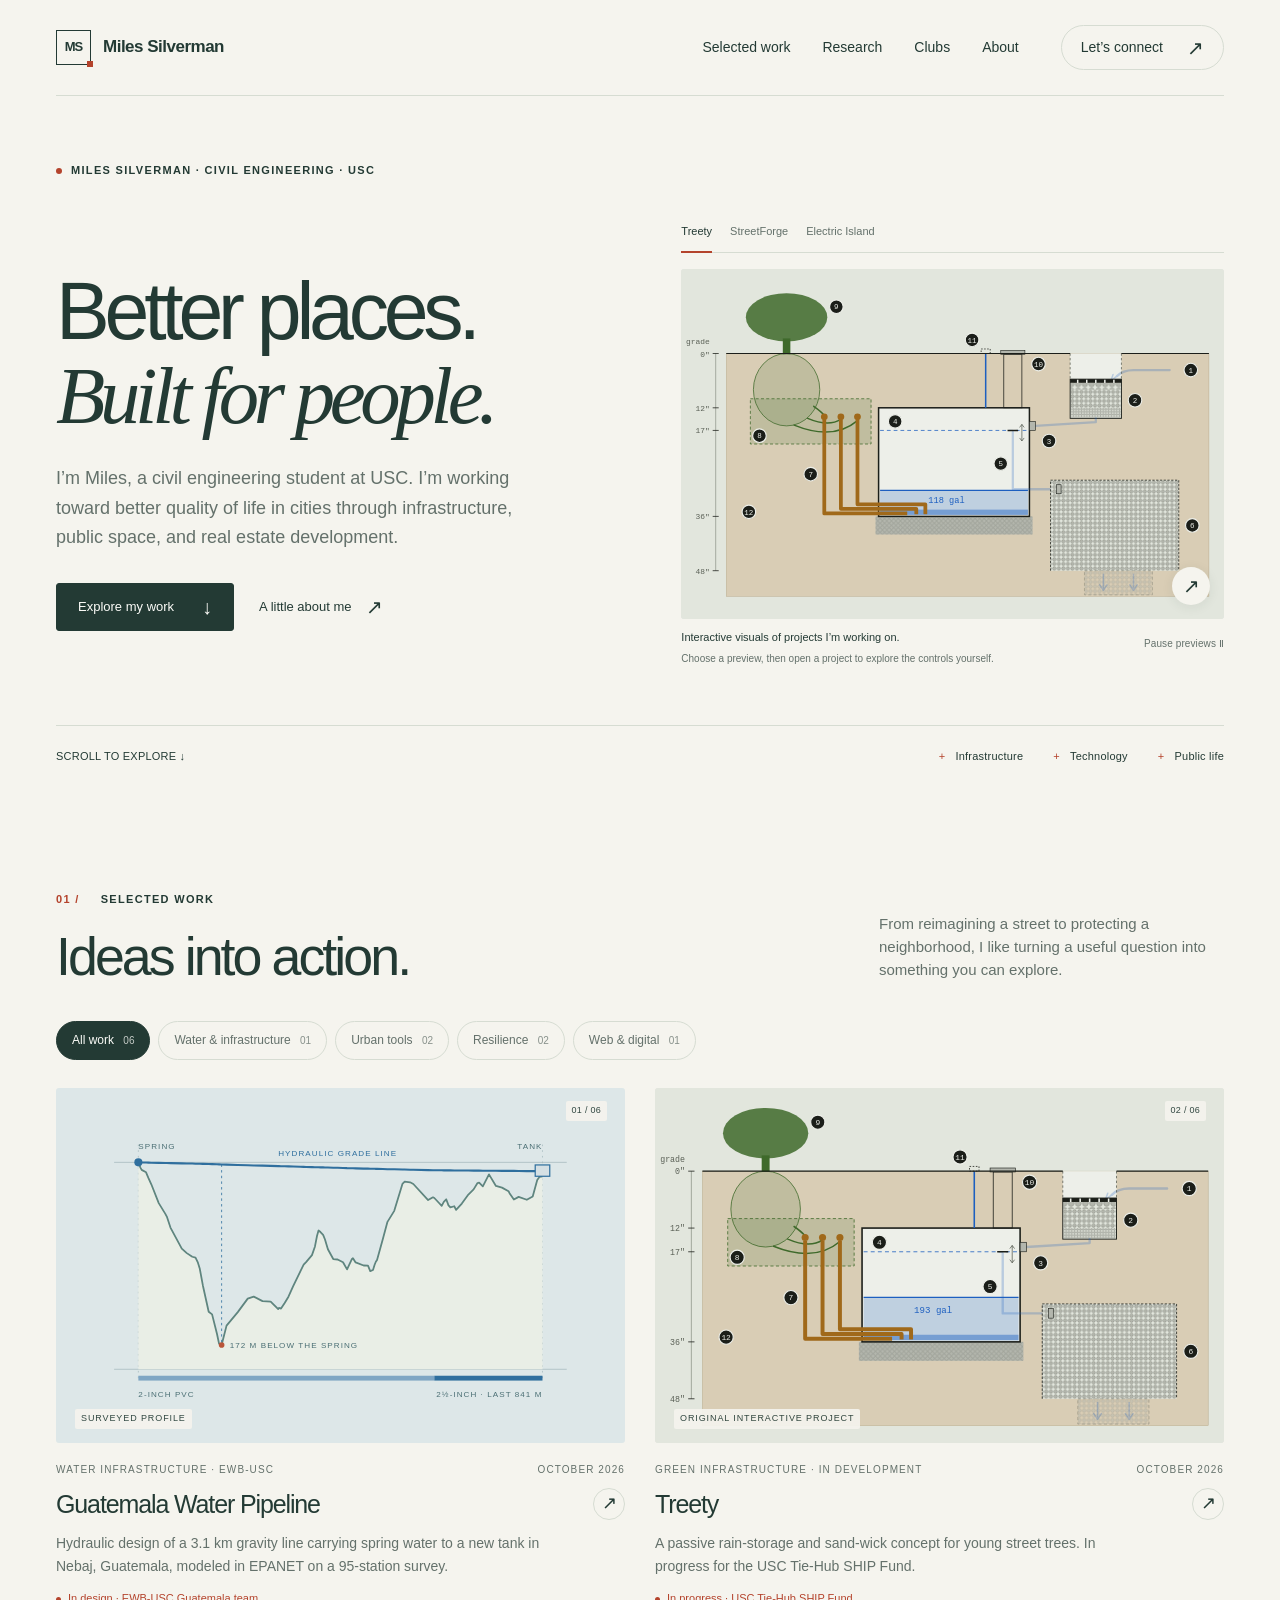
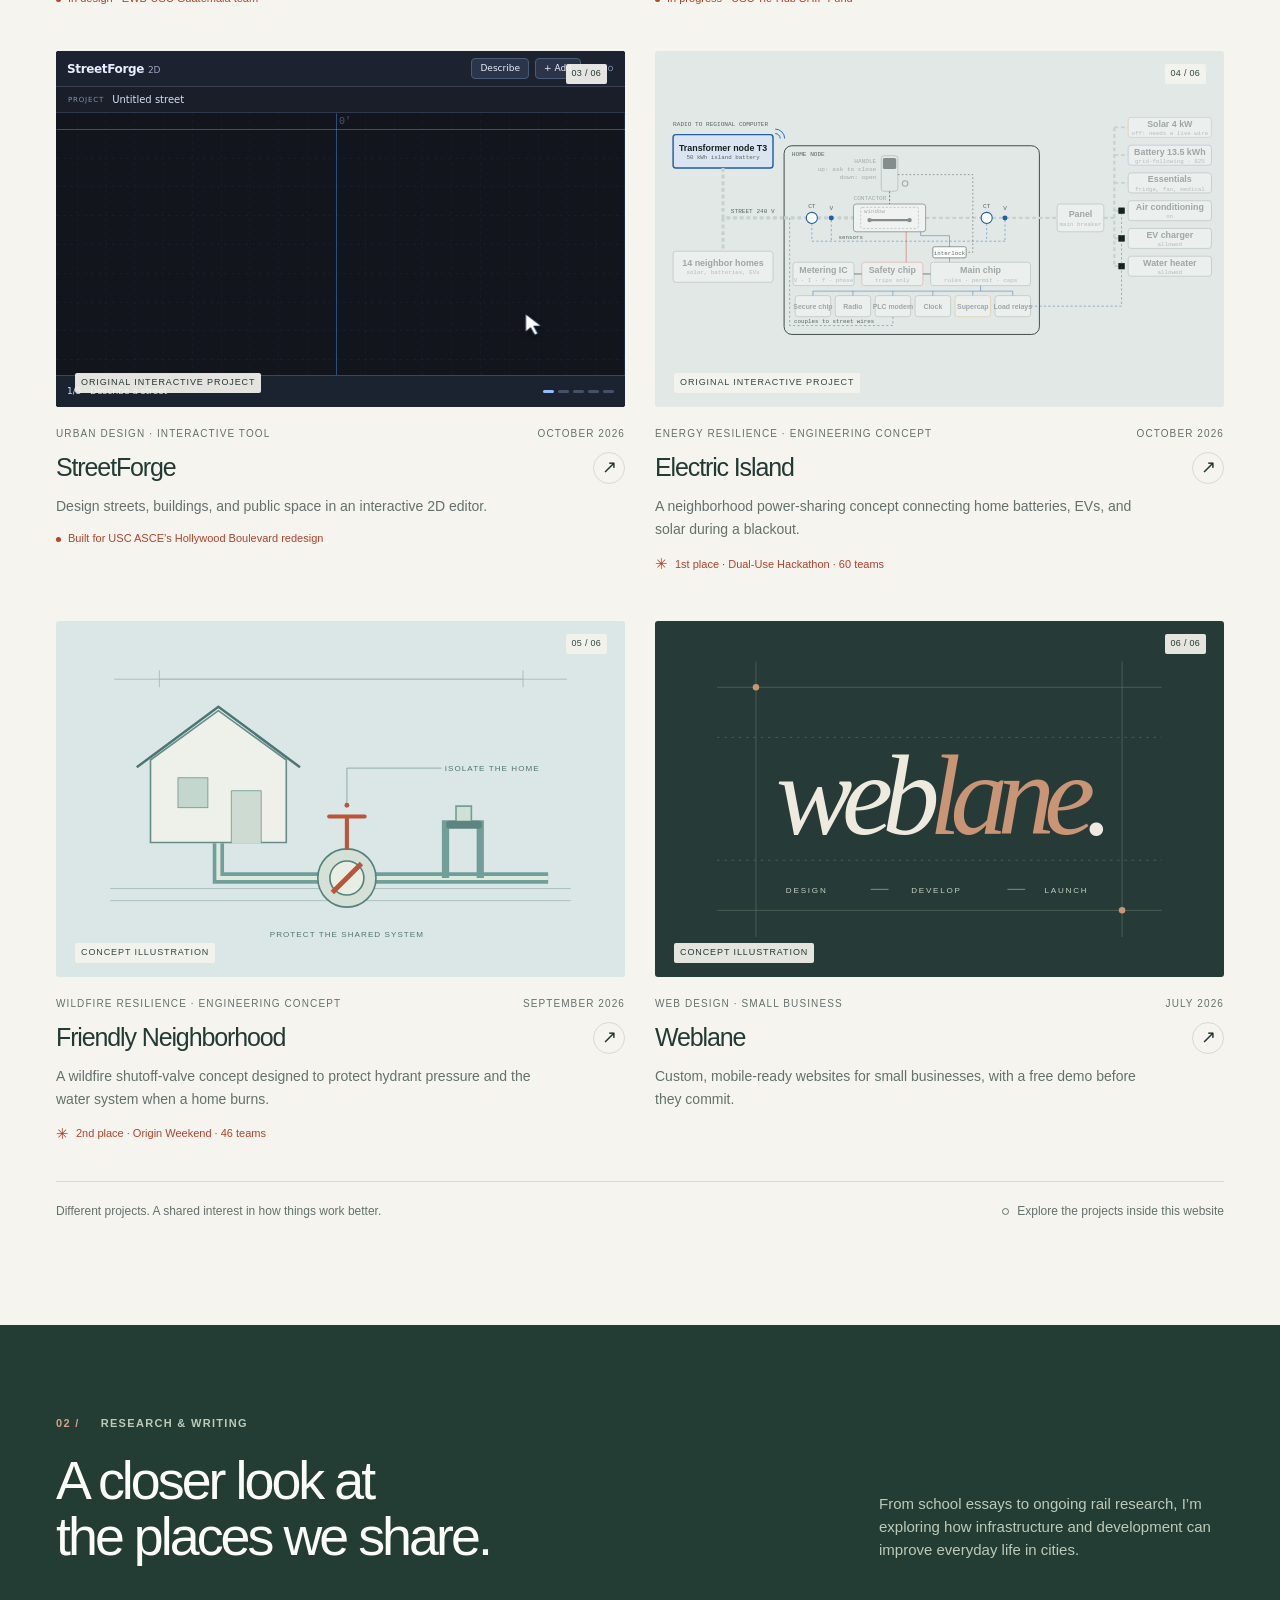
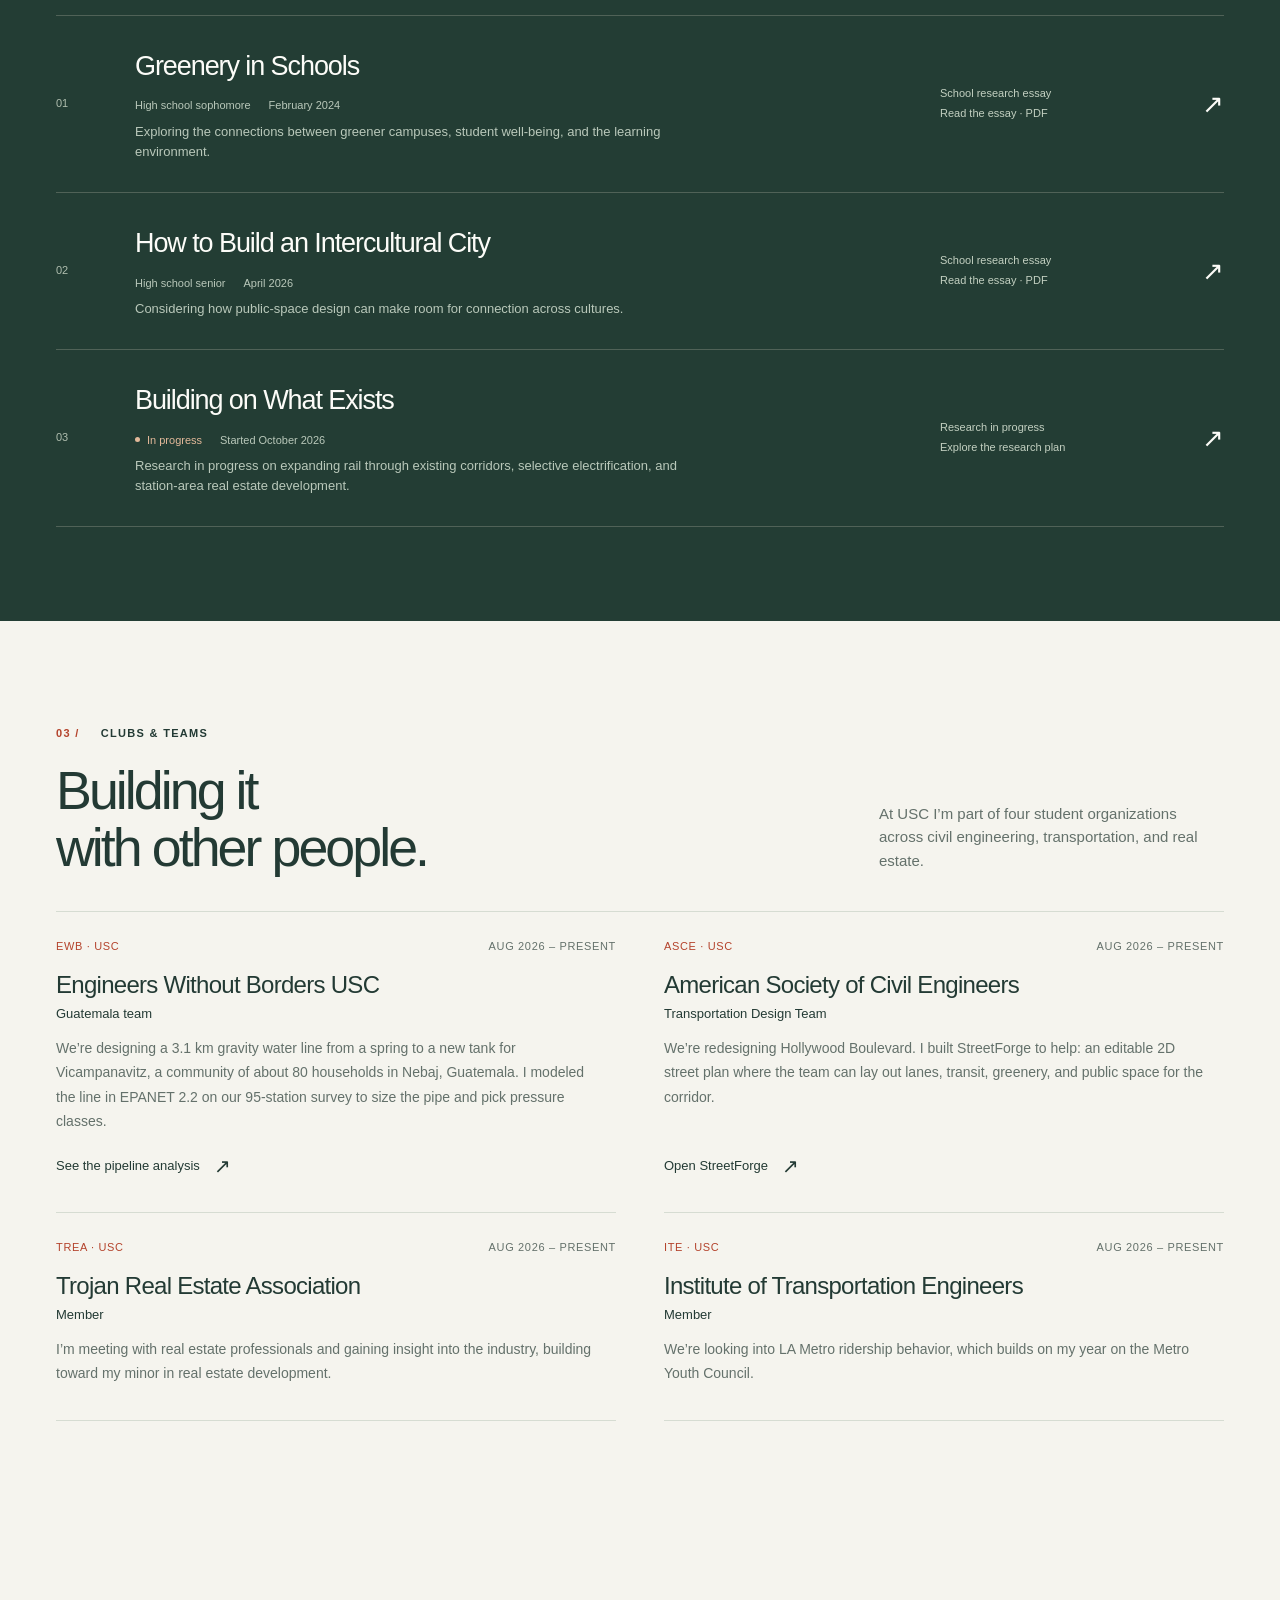
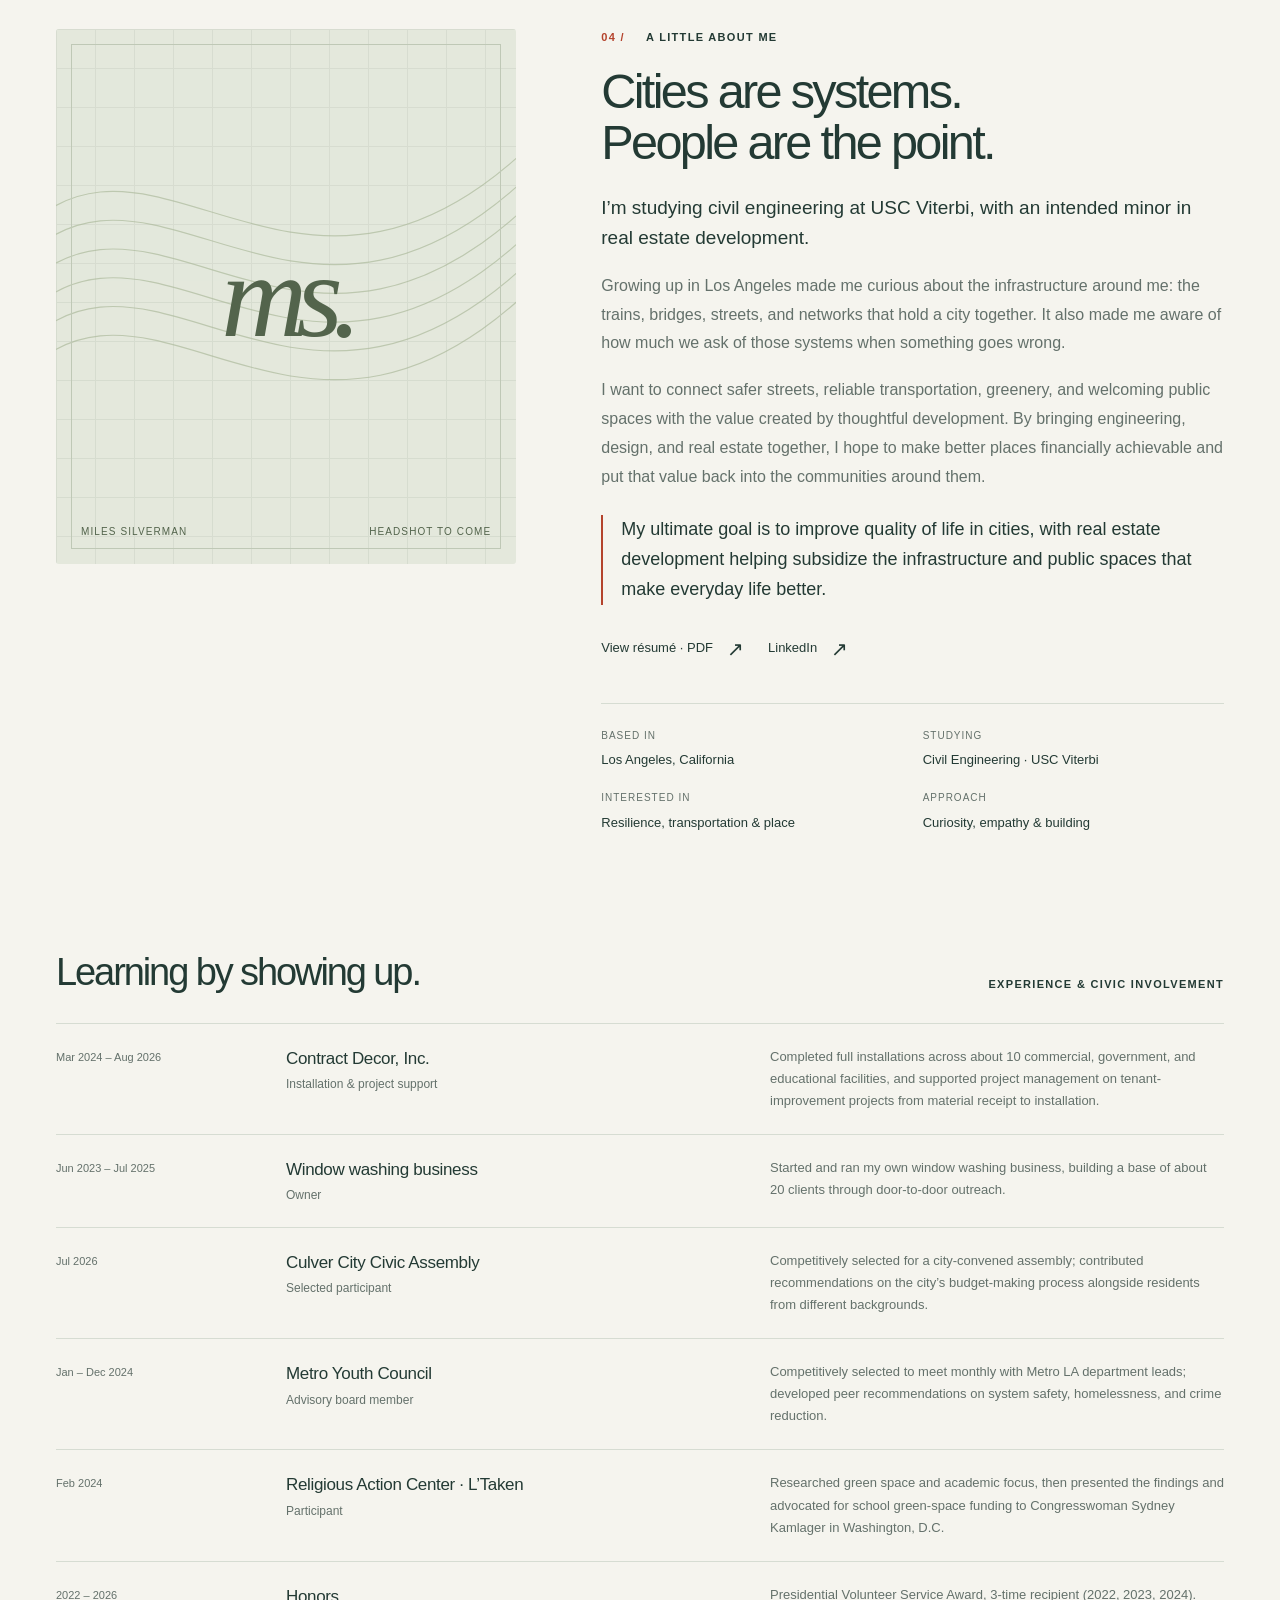
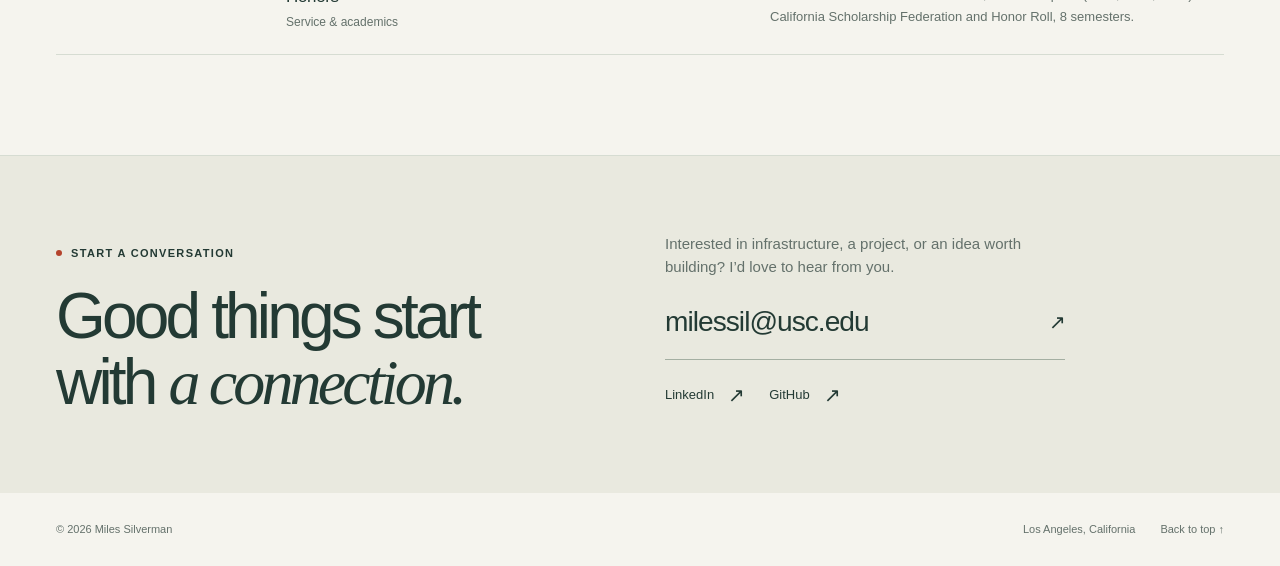
==== index.html @ 50bd8dd9 "Publish portfolio source with clubs, pipeline project and résumé numbers - Add Clubs & teams section" ====
<!doctype html>
<html lang="en">
<head>
<meta charset="UTF-8">
<meta name="viewport" content="width=device-width,initial-scale=1">
<meta name="theme-color" content="#f5f4ee">
<title>Miles Silverman — Civil Engineering, Urban Systems & Projects</title>
<meta name="description" content="Miles Silverman is a civil engineering student at USC working on infrastructure, public space, and real estate development. Projects, research, clubs, and résumé.">
<link rel="canonical" href="https://www.milessilverman.com/">
<link rel="icon" href="/favicon.svg" type="image/svg+xml">
<link rel="stylesheet" href="/assets/site.css">
</head>
<body>
<a class="skip" href="#main">Skip to content</a><header class="site-header wrap"><a class="brand" href="/" aria-label="Miles Silverman, home"><span class="brand-mark" aria-hidden="true">MS</span><span>Miles Silverman</span></a><nav class="desktop-nav" aria-label="Main navigation"><a href="/#work">Selected work</a><a href="/#research">Research</a><a href="/#clubs">Clubs</a><a href="/#about">About</a><a class="contact-link" href="/#contact">Let’s connect <span class="arrow" aria-hidden="true">↗</span></a></nav><button class="menu-button" type="button" aria-expanded="false" aria-controls="mobile-navigation">Menu +</button><nav class="mobile-nav" id="mobile-navigation" aria-label="Mobile navigation"><a href="/#work">Selected work</a><a href="/#research">Research</a><a href="/#clubs">Clubs</a><a href="/#about">About</a><a href="/#contact">Let’s connect <span class="arrow" aria-hidden="true">↗</span></a></nav></header><main id="main"><section class="hero wrap" aria-labelledby="hero-title"><div class="eyebrow"><span class="status-dot"></span> Miles Silverman · Civil engineering · USC</div><div class="hero-grid"><div><h1 id="hero-title">Better places.<br><em>Built for people.</em></h1><p class="hero-copy">I’m Miles, a civil engineering student at USC. I’m working toward better quality of life in cities through infrastructure, public space, and real estate development.</p><div class="hero-actions"><a class="button" href="#work">Explore my work <span class="arrow" aria-hidden="true">↓</span></a><a class="text-link" href="#about">A little about me <span class="arrow" aria-hidden="true">↗</span></a></div></div><figure class="hero-art hero-project"><div class="hero-project-tabs" role="tablist" aria-label="Preview a project"><button type="button" role="tab" class="hero-project-tab" id="hero-treety" aria-selected="true" aria-controls="hero-project-panel" tabindex="0" data-hero-project="treety" data-app-source="/apps/treety/index.html?embed=preview" data-project-href="/projects/treety/">Treety</button><button type="button" role="tab" class="hero-project-tab" id="hero-streetforge" aria-selected="false" aria-controls="hero-project-panel" tabindex="-1" data-hero-project="streetforge" data-app-source="/apps/streetforge/index.html?embed=preview" data-project-href="/projects/streetforge/">StreetForge</button><button type="button" role="tab" class="hero-project-tab" id="hero-electric-island" aria-selected="false" aria-controls="hero-project-panel" tabindex="-1" data-hero-project="electric-island" data-app-source="/apps/electric-island/mechanism.html?embed=preview" data-project-href="/projects/electric-island/">Electric Island</button></div><div class="hero-project-panel" id="hero-project-panel" role="tabpanel" aria-labelledby="hero-treety"><iframe class="project-preview-frame" data-preview-frame data-app-source="/apps/treety/index.html?embed=preview" data-embed-mode="preview" name="miles:treety:preview" title="treety animated preview" tabindex="-1" aria-hidden="true" sandbox="allow-scripts allow-same-origin" loading="lazy"></iframe><a class="hero-project-open" data-hero-open href="/projects/treety/" aria-label="Explore Treety inside this website"><span class="sr-only">Explore the project</span><span class="arrow" aria-hidden="true">↗</span></a></div><figcaption class="art-caption"><div class="hero-demo-copy"><span>Interactive visuals of projects I’m working on.</span><p>Choose a preview, then open a project to explore the controls yourself.</p></div><button type="button" class="motion-toggle" data-motion-toggle aria-pressed="false">Pause previews Ⅱ</button></figcaption></figure></div><div class="hero-foot"><a class="scroll-label" href="#work">SCROLL TO EXPLORE ↓</a><div class="fields"><span>Infrastructure</span><span>Technology</span><span>Public life</span></div></div></section><section class="section wrap" id="work" aria-labelledby="work-title"><div class="section-top"><div><div class="eyebrow"><span class="section-number">01 /</span> Selected work</div><h2 id="work-title">Ideas into action.</h2></div><p class="section-intro">From reimagining a street to protecting a neighborhood, I like turning a useful question into something you can explore.</p></div><div class="filters" role="group" aria-label="Filter projects"><button class="filter" type="button" data-filter="all" aria-pressed="true">All work <small>06</small></button><button class="filter" type="button" data-filter="infrastructure" aria-pressed="false">Water &amp; infrastructure <small>01</small></button><button class="filter" type="button" data-filter="urban" aria-pressed="false">Urban tools <small>02</small></button><button class="filter" type="button" data-filter="resilience" aria-pressed="false">Resilience <small>02</small></button><button class="filter" type="button" data-filter="digital" aria-pressed="false">Web & digital <small>01</small></button></div><p class="sr-only" id="filter-status" role="status" aria-live="polite">6 projects shown</p><div class="project-grid"><article class="project-card" data-category="infrastructure"><div class="project-visual ewb-guatemala"><svg xmlns="http://www.w3.org/2000/svg" viewBox="0 0 640 440" role="img" aria-label="Surveyed ground profile of the 3.1 km conduction line from the spring to the tank, with the hydraulic grade line staying above the ground the whole way."><g fill="none" stroke="#a9bcc0" stroke-width="1"><path d="M40 92H600M40 348H600"/><path d="M70 70V364M570 70V364" stroke-dasharray="2 5"/></g><path d="M70.0,92.0 L70.0,92.0 L72.7,98.8 L74.1,101.3 L79.5,104.3 L82.5,111.6 L86.0,119.1 L95.2,142.4 L103.2,155.4 L105.2,159.1 L109.7,172.7 L123.7,198.7 L129.9,204.3 L136.7,208.8 L140.7,209.9 L143.7,216.1 L146.0,223.7 L149.8,244.3 L157.0,276.8 L161.2,280.1 L167.3,304.4 L169.8,316.3 L173.0,318.0 L179.1,294.0 L193.0,277.3 L205.3,260.6 L212.7,258.1 L223.6,263.7 L233.7,264.2 L243.0,273.5 L243.9,272.1 L246.5,272.9 L251.0,266.0 L255.7,258.2 L261.4,245.5 L270.4,226.9 L274.5,218.6 L277.5,215.4 L284.8,206.8 L288.5,196.0 L291.0,183.1 L292.9,176.3 L295.3,178.2 L298.6,181.7 L300.9,187.4 L304.5,199.5 L311.1,211.6 L316.5,212.2 L323.2,215.6 L328.2,224.4 L334.0,211.9 L335.5,210.6 L338.8,215.8 L348.7,219.6 L354.1,219.8 L356.9,226.6 L360.3,225.2 L362.3,218.7 L363.8,215.0 L365.3,212.7 L372.4,187.0 L378.2,165.6 L386.6,152.0 L396.7,118.7 L399.5,115.9 L406.2,116.7 L410.2,118.8 L428.5,138.6 L434.5,135.2 L436.2,136.1 L442.0,142.3 L445.3,145.8 L447.9,140.9 L450.9,137.7 L453.7,145.2 L456.0,147.7 L460.8,146.3 L463.1,150.8 L470.2,143.0 L478.3,131.8 L484.8,125.4 L489.6,117.6 L491.6,117.0 L496.2,121.7 L503.8,106.9 L512.4,121.2 L519.9,123.3 L528.0,127.7 L529.2,130.2 L534.6,137.9 L540.5,134.7 L550.6,138.3 L557.9,134.3 L563.5,113.9 L566.4,109.9 L570.0,109.2 L570.0,348 L70.0,348 Z" fill="#e9eee6"/><polyline points="70.0,92.0 72.7,98.8 74.1,101.3 79.5,104.3 82.5,111.6 86.0,119.1 95.2,142.4 103.2,155.4 105.2,159.1 109.7,172.7 123.7,198.7 129.9,204.3 136.7,208.8 140.7,209.9 143.7,216.1 146.0,223.7 149.8,244.3 157.0,276.8 161.2,280.1 167.3,304.4 169.8,316.3 173.0,318.0 179.1,294.0 193.0,277.3 205.3,260.6 212.7,258.1 223.6,263.7 233.7,264.2 243.0,273.5 243.9,272.1 246.5,272.9 251.0,266.0 255.7,258.2 261.4,245.5 270.4,226.9 274.5,218.6 277.5,215.4 284.8,206.8 288.5,196.0 291.0,183.1 292.9,176.3 295.3,178.2 298.6,181.7 300.9,187.4 304.5,199.5 311.1,211.6 316.5,212.2 323.2,215.6 328.2,224.4 334.0,211.9 335.5,210.6 338.8,215.8 348.7,219.6 354.1,219.8 356.9,226.6 360.3,225.2 362.3,218.7 363.8,215.0 365.3,212.7 372.4,187.0 378.2,165.6 386.6,152.0 396.7,118.7 399.5,115.9 406.2,116.7 410.2,118.8 428.5,138.6 434.5,135.2 436.2,136.1 442.0,142.3 445.3,145.8 447.9,140.9 450.9,137.7 453.7,145.2 456.0,147.7 460.8,146.3 463.1,150.8 470.2,143.0 478.3,131.8 484.8,125.4 489.6,117.6 491.6,117.0 496.2,121.7 503.8,106.9 512.4,121.2 519.9,123.3 528.0,127.7 529.2,130.2 534.6,137.9 540.5,134.7 550.6,138.3 557.9,134.3 563.5,113.9 566.4,109.9 570.0,109.2" fill="none" stroke="#5f857f" stroke-width="2.2" stroke-linejoin="round"/><polyline points="70.0,92.0 72.7,92.1 74.1,92.1 79.5,92.2 82.5,92.3 86.0,92.4 95.2,92.6 103.2,92.8 105.2,92.8 109.7,92.9 123.7,93.2 129.9,93.4 136.7,93.5 140.7,93.7 143.7,93.7 146.0,93.8 149.8,93.9 157.0,94.1 161.2,94.2 167.3,94.4 169.8,94.5 173.0,94.6 179.1,94.8 193.0,95.3 205.3,95.6 212.7,95.8 223.6,96.1 233.7,96.4 243.0,96.7 243.9,96.7 246.5,96.8 251.0,96.9 255.7,97.0 261.4,97.2 270.4,97.4 274.5,97.6 277.5,97.7 284.8,97.9 288.5,98.0 291.0,98.0 292.9,98.1 295.3,98.2 298.6,98.2 300.9,98.3 304.5,98.4 311.1,98.6 316.5,98.7 323.2,98.9 328.2,99.1 334.0,99.2 335.5,99.3 338.8,99.4 348.7,99.7 354.1,99.8 356.9,99.9 360.3,100.0 362.3,100.0 363.8,100.1 365.3,100.1 372.4,100.3 378.2,100.5 386.6,100.6 396.7,100.9 399.5,100.9 406.2,101.1 410.2,101.2 428.5,101.6 434.5,101.7 436.2,101.8 442.0,101.8 445.3,101.8 447.9,101.9 450.9,101.9 453.7,101.9 456.0,101.9 460.8,102.0 463.1,102.0 470.2,102.1 478.3,102.1 484.8,102.2 489.6,102.2 491.6,102.2 496.2,102.3 503.8,102.4 512.4,102.4 519.9,102.5 528.0,102.6 529.2,102.6 534.6,102.6 540.5,102.7 550.6,102.8 557.9,102.8 563.5,102.9 566.4,102.9 570.0,102.9" fill="none" stroke="#2f6f9e" stroke-width="2.6" stroke-linecap="round"/><path d="M173.0 94.6V318.0" stroke="#2f6f9e" stroke-width="1" stroke-dasharray="3 4"/><circle cx="173.0" cy="318.0" r="3.5" fill="#b95539"/><g transform="translate(0 356)"><rect x="70" y="0" width="366.2" height="6" fill="#7fa6c4"/><rect x="436.2" y="0" width="133.8" height="6" fill="#2f6f9e"/></g><circle cx="70" cy="92.0" r="5" fill="#2f6f9e"/><rect x="561" y="95.2" width="18" height="14" fill="#d5e0e4" stroke="#2f6f9e" stroke-width="1.5"/><g fill="#4b6f74" font-family="Arial,sans-serif" font-size="10" letter-spacing="1.3"><text x="70" y="76">SPRING</text><text x="570" y="76" text-anchor="end">TANK</text><text x="183.0" y="322.0">172 M BELOW THE SPRING</text><text x="316.6" y="84" text-anchor="middle" fill="#2f6f9e">HYDRAULIC GRADE LINE</text><text x="70" y="382">2-INCH PVC</text><text x="570" y="382" text-anchor="end">2½-INCH · LAST 841 M</text></g></svg><span class="visual-index">01 / 06</span><span class="visual-note">Surveyed profile</span></div><div class="project-body"><div class="project-meta"><span>Water infrastructure · EWB-USC</span><span>October 2026</span></div><h3 class="project-title"><a class="project-card-link" href="/projects/ewb-guatemala/">Guatemala Water Pipeline<span class="card-hit" aria-hidden="true"></span></a><span class="round-arrow" aria-hidden="true">↗</span></h3><p class="project-description">Hydraulic design of a 3.1 km gravity line carrying spring water to a new tank in Nebaj, Guatemala, modeled in EPANET on a 95-station survey.</p><div class="project-status">In design · EWB-USC Guatemala team</div></div></article><article class="project-card" data-category="urban"><div class="project-visual treety"><iframe class="project-preview-frame" data-preview-frame data-app-source="/apps/treety/index.html?embed=preview" data-embed-mode="preview" name="miles:treety:preview" title="treety animated preview" tabindex="-1" aria-hidden="true" sandbox="allow-scripts allow-same-origin" loading="lazy"></iframe><span class="visual-index">02 / 06</span><span class="visual-note">Original interactive project</span></div><div class="project-body"><div class="project-meta"><span>Green infrastructure · In development</span><span>October 2026</span></div><h3 class="project-title"><a class="project-card-link" href="/projects/treety/">Treety<span class="card-hit" aria-hidden="true"></span></a><span class="round-arrow" aria-hidden="true">↗</span></h3><p class="project-description">A passive rain-storage and sand-wick concept for young street trees. In progress for the USC Tie-Hub SHIP Fund.</p><div class="project-status">In progress · USC Tie-Hub SHIP Fund</div></div></article><article class="project-card" data-category="urban"><div class="project-visual streetforge"><iframe class="project-preview-frame" data-preview-frame data-app-source="/apps/streetforge/index.html?embed=preview" data-embed-mode="preview" name="miles:streetforge:preview" title="streetforge animated preview" tabindex="-1" aria-hidden="true" sandbox="allow-scripts allow-same-origin" loading="lazy"></iframe><span class="visual-index">03 / 06</span><span class="visual-note">Original interactive project</span></div><div class="project-body"><div class="project-meta"><span>Urban design · Interactive tool</span><span>October 2026</span></div><h3 class="project-title"><a class="project-card-link" href="/projects/streetforge/">StreetForge<span class="card-hit" aria-hidden="true"></span></a><span class="round-arrow" aria-hidden="true">↗</span></h3><p class="project-description">Design streets, buildings, and public space in an interactive 2D editor.</p><div class="project-status">Built for USC ASCE’s Hollywood Boulevard redesign</div></div></article><article class="project-card" data-category="resilience"><div class="project-visual electric-island"><iframe class="project-preview-frame" data-preview-frame data-app-source="/apps/electric-island/mechanism.html?embed=preview" data-embed-mode="preview" name="miles:electric-island:preview" title="electric island animated preview" tabindex="-1" aria-hidden="true" sandbox="allow-scripts allow-same-origin" loading="lazy"></iframe><span class="visual-index">04 / 06</span><span class="visual-note">Original interactive project</span></div><div class="project-body"><div class="project-meta"><span>Energy resilience · Engineering concept</span><span>October 2026</span></div><h3 class="project-title"><a class="project-card-link" href="/projects/electric-island/">Electric Island<span class="card-hit" aria-hidden="true"></span></a><span class="round-arrow" aria-hidden="true">↗</span></h3><p class="project-description">A neighborhood power-sharing concept connecting home batteries, EVs, and solar during a blackout.</p><div class="award">1st place · Dual-Use Hackathon · 60 teams</div></div></article><article class="project-card" data-category="resilience"><div class="project-visual friendly-neighborhood"><svg xmlns="http://www.w3.org/2000/svg" viewBox="0 0 640 440" role="img" aria-label="Concept illustration of a home connected to a shared water line through a shutoff valve. It is not a construction drawing."><g fill="none" stroke="#a0b8b6" stroke-width="1"><path d="M35 331H605M35 346H605M40 72H600"/><path d="M96 61V82M546 61V82M96 72H546"/></g><path d="M85 274V172L169 111 253 172V274Z" fill="#edf1e9" stroke="#688d89" stroke-width="2"/><path d="M68 181L169 106 270 181" fill="none" stroke="#4a7774" stroke-width="3"/><rect x="119" y="194" width="37" height="37" fill="#c4d7cf" stroke="#71958e"/><path d="M185 275V210H222V275" fill="#cedbd2" stroke="#71958e"/><path d="M169 275V318H577" fill="none" stroke="#729e9a" stroke-width="14"/><path d="M169 275V318H577" fill="none" stroke="#dce9df" stroke-width="5"/><path d="M450 318V251H493V318" fill="none" stroke="#729e9a" stroke-width="9"/><path d="M463 250H482V229H463Z" fill="#d1e0d5" stroke="#729e9a" stroke-width="2"/><rect x="451" y="247" width="44" height="10" rx="4" fill="#5c8581"/><g transform="translate(328 318)"><circle r="36" fill="#d5e0d7" stroke="#54817d" stroke-width="2"/><circle r="21" fill="#e9eee5" stroke="#54817d" stroke-width="2"/><path d="M-18 18L18-18" stroke="#b95539" stroke-width="6"/><path d="M0-37V-76M-22-76H22" stroke="#b95539" stroke-width="5" stroke-linecap="round"/></g><path d="M328 228V182H445" fill="none" stroke="#91aaa6" stroke-width="1.2"/><circle cx="328" cy="228" r="3" fill="#b95539"/><g fill="#4f7771" font-family="Arial,sans-serif" font-size="10" letter-spacing="1.3"><text x="449" y="185">ISOLATE THE HOME</text><text x="328" y="391" text-anchor="middle">PROTECT THE SHARED SYSTEM</text></g></svg><span class="visual-index">05 / 06</span><span class="visual-note">Concept illustration</span></div><div class="project-body"><div class="project-meta"><span>Wildfire resilience · Engineering concept</span><span>September 2026</span></div><h3 class="project-title"><a class="project-card-link" href="/projects/friendly-neighborhood/">Friendly Neighborhood<span class="card-hit" aria-hidden="true"></span></a><span class="round-arrow" aria-hidden="true">↗</span></h3><p class="project-description">A wildfire shutoff-valve concept designed to protect hydrant pressure and the water system when a home burns.</p><div class="award">2nd place · Origin Weekend · 46 teams</div></div></article><article class="project-card" data-category="digital"><div class="project-visual weblane"><svg xmlns="http://www.w3.org/2000/svg" viewBox="0 0 640 440" role="img" aria-label="Typographic illustration for Weblane, web design and development."><g fill="none" stroke="#5a7163" stroke-width=".8"><path d="M45 82H595M45 358H595M93 50V391M546 50V391"/><path d="M45 144H595M45 296H595" stroke-dasharray="3 6"/></g><text x="320" y="263" text-anchor="middle" font-family="Georgia,serif" font-style="italic" font-size="142" letter-spacing="-13" fill="#eeeade">web<tspan fill="#c99575">lane</tspan><tspan fill="#eeeade">.</tspan></text><g fill="#c4d0be" font-family="Arial,sans-serif" font-size="10" letter-spacing="2.2"><text x="130" y="337">DESIGN</text><text x="285" y="337">DEVELOP</text><text x="450" y="337">LAUNCH</text></g><g stroke="#92a68d" stroke-width="1"><path d="M235 332H257M404 332H426"/></g><circle cx="93" cy="82" r="4" fill="#c99575"/><circle cx="546" cy="358" r="4" fill="#c99575"/></svg><span class="visual-index">06 / 06</span><span class="visual-note">Concept illustration</span></div><div class="project-body"><div class="project-meta"><span>Web design · Small business</span><span>July 2026</span></div><h3 class="project-title"><a class="project-card-link" href="/projects/weblane/">Weblane<span class="card-hit" aria-hidden="true"></span></a><span class="round-arrow" aria-hidden="true">↗</span></h3><p class="project-description">Custom, mobile-ready websites for small businesses, with a free demo before they commit.</p></div></article></div><div class="work-end"><span>Different projects. A shared interest in how things work better.</span><span class="live-indicator">Explore the projects inside this website</span></div></section><section class="research-section" id="research" aria-labelledby="research-title"><div class="wrap"><div class="section-top"><div><div class="eyebrow"><span class="section-number">02 /</span> Research & writing</div><h2 id="research-title">A closer look at<br>the places we share.</h2></div><p class="section-intro">From school essays to ongoing rail research, I’m exploring how infrastructure and development can improve everyday life in cities.</p></div><a class="research-row" href="/research/greenery-in-schools/"><span class="num">01</span><div><h3>Greenery in Schools</h3><div class="research-row-meta"><span class="">High school sophomore</span><span>February 2024</span></div><p>Exploring the connections between greener campuses, student well-being, and the learning environment.</p></div><span class="research-type">School research essay<br>Read the essay · PDF</span><span class="arrow" aria-hidden="true">↗</span></a><a class="research-row" href="/research/intercultural-city/"><span class="num">02</span><div><h3>How to Build an Intercultural City</h3><div class="research-row-meta"><span class="">High school senior</span><span>April 2026</span></div><p>Considering how public-space design can make room for connection across cultures.</p></div><span class="research-type">School research essay<br>Read the essay · PDF</span><span class="arrow" aria-hidden="true">↗</span></a><a class="research-row" href="/research/building-on-what-exists/"><span class="num">03</span><div><h3>Building on What Exists</h3><div class="research-row-meta"><span class="research-progress">In progress</span><span>Started October 2026</span></div><p>Research in progress on expanding rail through existing corridors, selective electrification, and station-area real estate development.</p></div><span class="research-type">Research in progress<br>Explore the research plan</span><span class="arrow" aria-hidden="true">↗</span></a></div></section><section class="section wrap" id="clubs" aria-labelledby="clubs-title"><div class="section-top"><div><div class="eyebrow"><span class="section-number">03 /</span> Clubs &amp; teams</div><h2 id="clubs-title">Building it<br>with other people.</h2></div><p class="section-intro">At USC I’m part of four student organizations across civil engineering, transportation, and real estate.</p></div><div class="club-grid"><article class="club"><div class="club-top"><span class="club-abbr">EWB · USC</span><span>Aug 2026 – Present</span></div><h3>Engineers Without Borders USC</h3><p class="role">Guatemala team</p><p class="club-detail">We’re designing a 3.1 km gravity water line from a spring to a new tank for Vicampanavitz, a community of about 80 households in Nebaj, Guatemala. I modeled the line in EPANET 2.2 on our 95-station survey to size the pipe and pick pressure classes.</p><a class="text-link" href="/projects/ewb-guatemala/">See the pipeline analysis<span class="arrow" aria-hidden="true">↗</span></a></article><article class="club"><div class="club-top"><span class="club-abbr">ASCE · USC</span><span>Aug 2026 – Present</span></div><h3>American Society of Civil Engineers</h3><p class="role">Transportation Design Team</p><p class="club-detail">We’re redesigning Hollywood Boulevard. I built StreetForge to help: an editable 2D street plan where the team can lay out lanes, transit, greenery, and public space for the corridor.</p><a class="text-link" href="/projects/streetforge/">Open StreetForge<span class="arrow" aria-hidden="true">↗</span></a></article><article class="club"><div class="club-top"><span class="club-abbr">TREA · USC</span><span>Aug 2026 – Present</span></div><h3>Trojan Real Estate Association</h3><p class="role">Member</p><p class="club-detail">I’m meeting with real estate professionals and gaining insight into the industry, building toward my minor in real estate development.</p></article><article class="club"><div class="club-top"><span class="club-abbr">ITE · USC</span><span>Aug 2026 – Present</span></div><h3>Institute of Transportation Engineers</h3><p class="role">Member</p><p class="club-detail">We’re looking into LA Metro ridership behavior, which builds on my year on the Metro Youth Council.</p></article></div></section><section class="section wrap" id="about" aria-labelledby="about-title"><div class="about-grid"><div class="portrait" role="img" aria-label="Reserved for a future headshot of Miles Silverman"><div class="portrait-grid" aria-hidden="true"></div><svg viewBox="0 0 400 465" aria-hidden="true"><g fill="none" stroke="#acb99b" stroke-width="1"><path d="M-50 325C85 140 220 480 470 162M-50 300C85 115 220 455 470 137M-50 275C85 90 220 430 470 112M-50 250C85 65 220 405 470 87M-50 225C85 40 220 380 470 62M-50 200C85 15 220 355 470 37"/></g></svg><span class="monogram" aria-hidden="true">ms.</span><div class="portrait-label"><span>Miles Silverman</span><span>Headshot to come</span></div></div><div class="about-copy"><div class="eyebrow"><span class="section-number">04 /</span> A little about me</div><h2 id="about-title">Cities are systems.<br>People are the point.</h2><p class="lede">I’m studying civil engineering at USC Viterbi, with an intended minor in real estate development.</p><p>Growing up in Los Angeles made me curious about the infrastructure around me: the trains, bridges, streets, and networks that hold a city together. It also made me aware of how much we ask of those systems when something goes wrong.</p><p>I want to connect safer streets, reliable transportation, greenery, and welcoming public spaces with the value created by thoughtful development. By bringing engineering, design, and real estate together, I hope to make better places financially achievable and put that value back into the communities around them.</p><p class="life-goal">My ultimate goal is to improve quality of life in cities, with real estate development helping subsidize the infrastructure and public spaces that make everyday life better.</p><div class="about-links"><a class="text-link" href="/documents/miles-silverman-resume.pdf" target="_blank" rel="noopener noreferrer">View résumé · PDF<span class="arrow" aria-hidden="true">↗</span></a><a class="text-link" href="https://linkedin.com/in/milessilverman" target="_blank" rel="noopener noreferrer">LinkedIn<span class="arrow" aria-hidden="true">↗</span><span class="sr-only"> (opens in a new tab)</span></a></div><dl class="about-details"><div><dt>Based in</dt><dd>Los Angeles, California</dd></div><div><dt>Studying</dt><dd>Civil Engineering · USC Viterbi</dd></div><div><dt>Interested in</dt><dd>Resilience, transportation & place</dd></div><div><dt>Approach</dt><dd>Curiosity, empathy & building</dd></div></dl></div></div></section><section class="experience-section wrap" aria-labelledby="experience-title"><div class="experience-head"><h2 id="experience-title">Learning by showing up.</h2><div class="eyebrow">Experience & civic involvement</div></div><div class="experience-list"><div class="experience-row"><div class="experience-date">Mar 2024 – Aug 2026</div><div><h3>Contract Decor, Inc.</h3><p class="role">Installation &amp; project support</p></div><p class="detail">Completed full installations across about 10 commercial, government, and educational facilities, and supported project management on tenant-improvement projects from material receipt to installation.</p></div><div class="experience-row"><div class="experience-date">Jun 2023 – Jul 2025</div><div><h3>Window washing business</h3><p class="role">Owner</p></div><p class="detail">Started and ran my own window washing business, building a base of about 20 clients through door-to-door outreach.</p></div><div class="experience-row"><div class="experience-date">Jul 2026</div><div><h3>Culver City Civic Assembly</h3><p class="role">Selected participant</p></div><p class="detail">Competitively selected for a city-convened assembly; contributed recommendations on the city’s budget-making process alongside residents from different backgrounds.</p></div><div class="experience-row"><div class="experience-date">Jan – Dec 2024</div><div><h3>Metro Youth Council</h3><p class="role">Advisory board member</p></div><p class="detail">Competitively selected to meet monthly with Metro LA department leads; developed peer recommendations on system safety, homelessness, and crime reduction.</p></div><div class="experience-row"><div class="experience-date">Feb 2024</div><div><h3>Religious Action Center · L’Taken</h3><p class="role">Participant</p></div><p class="detail">Researched green space and academic focus, then presented the findings and advocated for school green-space funding to Congresswoman Sydney Kamlager in Washington, D.C.</p></div><div class="experience-row"><div class="experience-date">2022 – 2026</div><div><h3>Honors</h3><p class="role">Service &amp; academics</p></div><p class="detail">Presidential Volunteer Service Award, 3-time recipient (2022, 2023, 2024). California Scholarship Federation and Honor Roll, 8 semesters.</p></div></div></section><section class="contact-section" id="contact" aria-labelledby="contact-title"><div class="wrap contact-grid"><div><div class="eyebrow"><span class="status-dot"></span> Start a conversation</div><h2 id="contact-title">Good things start<br>with <em>a connection.</em></h2></div><div class="contact-right"><p>Interested in infrastructure, a project, or an idea worth building? I’d love to hear from you.</p><a class="email-link" href="mailto:milessil@usc.edu">milessil@usc.edu<span class="arrow" aria-hidden="true">↗</span></a><div class="contact-secondary"><a class="text-link" href="https://linkedin.com/in/milessilverman" target="_blank" rel="noopener noreferrer">LinkedIn<span class="arrow" aria-hidden="true">↗</span><span class="sr-only"> (opens in a new tab)</span></a><a class="text-link" href="https://github.com/milessilverman" target="_blank" rel="noopener noreferrer">GitHub<span class="arrow" aria-hidden="true">↗</span><span class="sr-only"> (opens in a new tab)</span></a></div></div></div></section></main><footer class="footer wrap"><span>© 2026 Miles Silverman</span><div class="footer-right"><span>Los Angeles, California</span><a href="#main">Back to top ↑</a></div></footer>
<script src="/assets/site.js"></script>
</body>
</html>
---- assets/site.css ----
@charset "UTF-8";
:root{--paper:#f5f4ee;--ink:#233a34;--muted:#64716b;--line:#d6dcd2;--accent:#b4432c;--soft:#e8ece2;--forest:#233d34;--white:#fcfcf8;--max:1280px}
*{box-sizing:border-box}html{scroll-behavior:smooth;scroll-padding-top:100px}body{margin:0;background:var(--paper);color:var(--ink);font-family:"Helvetica Neue",Helvetica,Arial,sans-serif;font-size:16px;line-height:1.55;-webkit-font-smoothing:antialiased}body.menu-open{overflow:hidden}a{color:inherit;text-decoration:none}button{font:inherit}button,a{-webkit-tap-highlight-color:transparent}button{cursor:pointer}button:focus-visible,a:focus-visible{outline:3px solid var(--accent);outline-offset:5px}::selection{background:#e5c4b0;color:var(--ink)}svg{display:block;width:100%;height:auto}img{display:block;max-width:100%}h1,h2,h3,p{margin:0}h1,h2,h3{font-weight:500}h1,h2{letter-spacing:-.055em;line-height:1.05}p+p{margin-top:18px}.wrap{width:min(var(--max),calc(100% - 112px));margin-inline:auto}.skip{position:absolute;left:18px;top:-100px;background:var(--ink);color:white;padding:12px 20px;z-index:50}.skip:focus{top:10px}.site-header{height:96px;display:flex;align-items:center;justify-content:space-between;gap:24px;border-bottom:1px solid var(--line);position:relative;z-index:20}.brand{display:inline-flex;align-items:center;gap:12px;font-size:17px;font-weight:600;letter-spacing:-.5px}.brand-mark{display:grid;place-items:center;border:1.5px solid var(--ink);width:35px;height:35px;font-size:13px;letter-spacing:-1px;position:relative}.brand-mark:after{content:"";position:absolute;width:6px;height:6px;background:var(--accent);bottom:-3px;right:-3px}.desktop-nav{display:flex;align-items:center;gap:32px;font-size:14px}.desktop-nav>a:not(.contact-link){padding:10px 0}.desktop-nav a:hover,.text-link:hover{color:var(--accent)}.desktop-nav a[aria-current="page"]{color:var(--accent)}.contact-link{display:flex;gap:24px;align-items:center;border:1px solid var(--line);border-radius:40px;padding:11px 19px;margin-left:10px;transition:background .2s}.contact-link:hover{background:var(--ink);color:var(--white)!important}.menu-button{display:none;border:1px solid var(--line);background:transparent;padding:9px 13px;border-radius:24px;color:var(--ink);font-size:14px}.mobile-nav{display:none}.eyebrow{display:flex;align-items:center;gap:9px;font-size:11px;font-weight:600;letter-spacing:.12em;text-transform:uppercase}.status-dot{width:6px;height:6px;border-radius:50%;background:var(--accent);display:inline-block}.hero{padding-top:66px;position:relative}.hero-grid{display:grid;grid-template-columns:1.07fr 1fr;align-items:center;gap:24px;padding:31px 0 58px}.hero h1{font-size:clamp(54px,6.3vw,91px);line-height:1.04;letter-spacing:-.065em;margin:24px 0 26px}.hero h1 em{font-family:Georgia,"Times New Roman",serif;font-weight:400;letter-spacing:-.065em}.hero-copy{max-width:475px;color:var(--muted);font-size:18px;line-height:1.65}.hero-actions{display:flex;align-items:center;gap:25px;flex-wrap:wrap;margin-top:30px}.button{display:inline-flex;align-items:center;justify-content:center;gap:28px;background:var(--ink);color:var(--white);padding:13px 21px;border:1px solid var(--ink);border-radius:3px;font-size:13px;transition:background .2s,transform .2s}.button:hover{background:var(--accent);border-color:var(--accent);transform:translateY(-2px)}.button.outline{background:transparent;color:var(--ink);border-color:var(--line)}.button.outline:hover{border-color:var(--ink);background:var(--soft)}.text-link{display:inline-flex;align-items:center;gap:14px;font-size:13px;min-height:44px}.arrow{font-family:Arial,sans-serif;font-weight:400;font-size:20px;line-height:1}.hero-art{position:relative;min-width:0;margin:4px -18px 0 0}.hero-art:before{content:"";position:absolute;inset:38px 12px 52px;background-image:radial-gradient(#acb7a4 1px,transparent 1px);background-size:19px 19px;opacity:.32;z-index:-1}.art-tag{display:inline-flex;align-items:center;gap:8px;background:var(--paper);font-size:10px;letter-spacing:.08em;text-transform:uppercase;padding:5px 10px;position:absolute;z-index:1}.art-tag i{display:inline-block;width:5px;height:5px;background:var(--accent);border-radius:50%}.art-tag.top{top:30px;left:65px}.art-tag.bottom{right:8px;bottom:18px}.art-caption{display:flex;justify-content:space-between;align-items:center;gap:12px;font-size:10px;color:var(--muted);padding:3px 20px 0 35px}.hero-foot{border-top:1px solid var(--line);padding:22px 0;display:flex;justify-content:space-between;align-items:center;font-size:11px;letter-spacing:.02em}.hero-foot .fields{display:flex;gap:30px}.hero-foot .fields span:before{content:"+";color:var(--accent);padding-right:10px}.section{padding:104px 0}.section-top{display:flex;justify-content:space-between;gap:45px;align-items:flex-end;margin-bottom:36px}.section-number{color:var(--accent);margin-right:12px}.section h2{font-size:clamp(38px,4.2vw,58px);margin-top:20px}.section-intro{max-width:345px;color:var(--muted);font-size:15px;padding-bottom:3px}.filters{display:flex;flex-wrap:wrap;gap:8px;margin:0 0 28px}.filter{background:transparent;border:1px solid var(--line);padding:9px 15px;border-radius:22px;color:var(--muted);font-size:12px;min-height:39px;transition:all .15s}.filter:hover{border-color:var(--ink);color:var(--ink)}.filter[aria-pressed="true"]{background:var(--ink);border-color:var(--ink);color:var(--white)}.filter small{font-size:10px;opacity:.75;margin-left:6px}.project-grid{display:grid;grid-template-columns:1fr 1fr;gap:44px 30px}.project-card{min-width:0}.project-card[hidden]{display:none}.project-visual{aspect-ratio:1.6;display:flex;align-items:center;justify-content:center;position:relative;overflow:hidden;background:#e6e9de;border-radius:3px;transition:background .3s}.project-visual>svg{width:94%;max-height:100%;transition:transform .4s}.project-card:hover .project-visual>svg{transform:scale(1.035)}.project-visual.streetforge{background:#e2e8d9}.project-visual.electric-island{background:#eae4ce}.project-visual.friendly-neighborhood{background:#dbe6e6}.project-visual.weblane{background:#263b38;color:#f4f0e6}.project-visual.treety{background:#ede7df}.visual-note{position:absolute;left:19px;bottom:14px;font-size:9px;text-transform:uppercase;letter-spacing:.1em;opacity:.65}.visual-index{position:absolute;right:18px;top:13px;font-size:10px;opacity:.65;letter-spacing:.03em}.project-body{padding:19px 0 0}.project-meta{display:flex;align-items:center;justify-content:space-between;gap:12px;margin-bottom:7px;font-size:10px;text-transform:uppercase;letter-spacing:.11em;color:var(--muted)}.project-title{display:flex;justify-content:space-between;align-items:center;gap:10px;font-size:25px;letter-spacing:-.045em}.project-title .round-arrow{border:1px solid var(--line);width:32px;height:32px;border-radius:50%;display:grid;place-items:center;font-size:18px;transition:all .2s}.project-card:hover .round-arrow{background:var(--ink);color:var(--white);transform:rotate(45deg)}.project-description{font-size:14px;line-height:1.65;color:var(--muted);max-width:485px;margin-top:8px}.award{display:inline-flex;align-items:center;gap:7px;color:var(--accent);font-size:11px;margin-top:11px}.award:before{content:"✳";font-size:15px}.work-end{margin-top:34px;padding-top:20px;border-top:1px solid var(--line);display:flex;align-items:center;justify-content:space-between;gap:20px;font-size:12px;color:var(--muted)}.live-indicator{display:flex;align-items:center;gap:8px}.live-indicator:before{content:"";width:5px;height:5px;border:1px solid var(--muted);border-radius:50%}.research-section{background:var(--forest);color:var(--white);padding:90px 0 94px}.research-section .eyebrow{color:#bdcab9}.research-section .section-number{color:#d4a187}.research-section .section-top{margin-bottom:50px}.research-section h2{font-size:clamp(38px,4.2vw,58px);margin-top:20px}.research-section .section-intro{color:#bdcab9}.research-row{display:grid;grid-template-columns:55px 1fr 215px 45px;align-items:center;gap:24px;border-top:1px solid #506257;padding:30px 0;transition:padding .2s}.research-row:last-child{border-bottom:1px solid #506257}.research-row:hover{padding-left:10px}.research-row .num{font-size:11px;color:#b0beaf}.research-row h3{font-size:27px;letter-spacing:-.04em}.research-row p{font-size:13px;color:#b9c8ba;margin-top:7px;max-width:560px}.research-type{font-size:11px;color:#c3d0c1;line-height:1.8}.research-row .arrow{justify-self:end;font-size:26px}.about-grid{display:grid;grid-template-columns:.85fr 1.15fr;gap:85px;align-items:start}.portrait{aspect-ratio:4/4.65;position:relative;overflow:hidden;background:#e4e8dc;border-radius:3px;display:grid;place-items:center}.portrait-grid{position:absolute;inset:0;background-image:linear-gradient(#cbd2c5 1px,transparent 1px),linear-gradient(90deg,#cbd2c5 1px,transparent 1px);background-size:39px 39px;opacity:.52}.portrait svg{position:absolute;inset:0;width:100%;height:100%;opacity:.68}.portrait .monogram{position:relative;z-index:1;font-family:Georgia,serif;font-size:119px;font-style:italic;letter-spacing:-.09em;color:#53644c;font-weight:400;line-height:1}.portrait .portrait-label{position:absolute;bottom:24px;left:25px;right:25px;display:flex;justify-content:space-between;font-size:10px;letter-spacing:.11em;text-transform:uppercase;color:#53644c}.portrait:after{content:"";position:absolute;inset:15px;border:1px solid #bfc8b6;pointer-events:none}.portrait-photo{height:100%;width:100%;object-fit:cover;position:absolute;inset:0}.portrait-photo+.portrait-label{color:white;text-shadow:0 1px 4px #000}.about-copy h2{margin:20px 0 25px;font-size:clamp(37px,3.8vw,53px)}.about-copy p{font-size:16px;line-height:1.8;color:var(--muted)}.about-copy .lede{color:var(--ink);font-size:19px;line-height:1.6}.about-links{display:flex;flex-wrap:wrap;gap:24px;margin-top:22px}.about-details{margin-top:32px;display:grid;grid-template-columns:1fr 1fr;gap:20px;border-top:1px solid var(--line);padding-top:24px}.about-details dt{font-size:10px;text-transform:uppercase;letter-spacing:.1em;color:var(--muted);margin-bottom:7px}.about-details dd{margin:0;font-size:13px}.experience-section{padding:0 0 100px}.experience-head{display:flex;justify-content:space-between;gap:25px;align-items:flex-end;margin-bottom:30px}.experience-head h2{font-size:38px;letter-spacing:-.055em}.experience-list{border-top:1px solid var(--line)}.experience-row{display:grid;grid-template-columns:200px 1fr 1fr;gap:30px;padding:22px 0;border-bottom:1px solid var(--line)}.experience-date{font-size:11px;color:var(--muted);padding-top:3px}.experience-row h3{font-size:17px;letter-spacing:-.02em}.experience-row .role{font-size:12px;color:var(--muted);margin-top:3px}.experience-row .detail{font-size:13px;color:var(--muted);line-height:1.7}.contact-section{padding:76px 0;background:#e9e9df;border-top:1px solid var(--line)}.contact-grid{display:grid;grid-template-columns:1fr 1fr;gap:50px;align-items:end}.contact-section h2{font-size:clamp(43px,5vw,70px);letter-spacing:-.06em;margin-top:21px;line-height:1.04}.contact-section h2 em{font-family:Georgia,serif;font-weight:400}.contact-right p{font-size:15px;color:var(--muted);max-width:385px;margin-bottom:22px}.email-link{display:flex;align-items:center;justify-content:space-between;gap:20px;font-size:clamp(20px,2.2vw,29px);letter-spacing:-.035em;border-bottom:1px solid #a4afa2;padding:0 0 15px;max-width:400px}.email-link:hover{color:var(--accent)}.contact-secondary{display:flex;gap:24px;margin-top:13px}.footer{display:flex;align-items:center;justify-content:space-between;gap:25px;padding:28px 0;font-size:11px;color:var(--muted)}.footer .footer-right{display:flex;gap:25px}.sub-hero{padding:58px 0 46px}.back-link{font-size:12px;display:inline-flex;align-items:center;gap:10px;color:var(--muted);min-height:44px;margin-bottom:35px}.back-link:hover{color:var(--accent)}.sub-hero-grid{display:grid;grid-template-columns:1.3fr .7fr;gap:65px;align-items:end}.sub-hero h1{font-size:clamp(52px,6.5vw,91px);margin:18px 0 24px;letter-spacing:-.065em}.sub-hero .sub-title{font-size:clamp(20px,2vw,26px);line-height:1.4;letter-spacing:-.025em;color:var(--muted);max-width:700px}.project-facts{border-top:1px solid var(--line);margin:0}.project-facts div{display:flex;gap:20px;justify-content:space-between;border-bottom:1px solid var(--line);padding:12px 0;font-size:12px}.project-facts dt{color:var(--muted)}.project-facts dd{margin:0;text-align:right}.detail-art{margin:4px 0 0;aspect-ratio:2.3;position:relative;display:grid;place-items:center;overflow:hidden;border-radius:3px}.detail-art svg{max-height:100%;max-width:72%;width:auto;height:100%}.detail-art.streetforge{background:#e2e8d9}.detail-art.electric-island{background:#eae4ce}.detail-art.friendly-neighborhood{background:#dbe6e6}.detail-art.weblane{background:#263b38;color:#f4f0e6}.detail-art.treety{background:#ede7df}.detail-copy{display:grid;grid-template-columns:.55fr 1.45fr;gap:70px;padding:73px 0 80px;border-bottom:1px solid var(--line)}.detail-copy h2{font-size:31px;line-height:1.15;letter-spacing:-.04em}.detail-copy .prose{max-width:750px;font-size:18px;line-height:1.8;color:var(--muted)}.detail-copy .prose h3{color:var(--ink);font-size:22px;letter-spacing:-.03em;margin:34px 0 12px}.detail-points{padding:0;margin:20px 0;list-style:none}.detail-points li{position:relative;padding:14px 0 14px 24px;font-size:15px;border-top:1px solid var(--line)}.detail-points li:before{content:"+";position:absolute;left:0;color:var(--accent)}.project-next{display:flex;justify-content:space-between;align-items:center;padding:45px 0 80px;gap:25px}.project-next span{font-size:11px;text-transform:uppercase;letter-spacing:.1em;color:var(--muted)}.project-next h2{font-size:35px;letter-spacing:-.045em;margin-top:9px}.project-next .arrow{font-size:42px}.paper-layout{display:grid;grid-template-columns:1fr .75fr;gap:70px;padding:30px 0 80px;align-items:start}.paper-cover{background:#e9e8df;min-height:440px;padding:55px 46px;position:relative;display:flex;flex-direction:column;justify-content:space-between}.paper-cover:after{content:"";position:absolute;inset:12px;border:1px solid #c9cdbf;pointer-events:none}.paper-cover .paper-mark{font-size:11px;color:var(--accent);letter-spacing:.1em}.paper-cover h2{font-family:Georgia,serif;font-weight:400;font-size:42px;letter-spacing:-.04em;line-height:1.15;max-width:330px;margin:45px 0}.paper-cover p{font-size:12px;color:var(--muted)}.paper-abstract{padding-top:5px;font-size:17px;line-height:1.8;color:var(--muted)}.paper-abstract h2{font-size:29px;color:var(--ink);margin-bottom:20px;line-height:1.2;letter-spacing:-.04em}.paper-abstract .button{margin-top:25px}.paper-reading{border-top:1px solid var(--line);padding:32px 0 80px;display:grid;grid-template-columns:.55fr 1.45fr;gap:70px}.paper-reading h2{font-size:27px;letter-spacing:-.04em}.paper-reading p{font-size:16px;color:var(--muted);line-height:1.8}.not-found{padding:100px 0 150px;min-height:60vh}.not-found h1{font-size:70px;margin:20px 0}.not-found p{color:var(--muted);margin-bottom:30px}.sr-only{position:absolute;width:1px;height:1px;padding:0;overflow:hidden;clip:rect(0,0,0,0);white-space:nowrap;border:0}
@media(min-width:1500px){.hero h1{font-size:94px}}
@media(max-width:1100px){.wrap{width:calc(100% - 72px)}.hero-grid{grid-template-columns:1.05fr 1fr;gap:8px}.hero h1{font-size:72px}.hero-copy{font-size:16px}.hero-art{margin-right:-12px}.about-grid{gap:45px}.hero-foot .fields{gap:18px}.experience-row{grid-template-columns:150px 1fr 1fr;gap:22px}.section{padding:80px 0}.sub-hero-grid{gap:35px}.paper-layout{gap:40px}.research-row{grid-template-columns:40px 1fr 135px 25px;gap:18px}.research-row h3{font-size:24px}.art-tag{font-size:9px}}
@media(max-width:800px){html{scroll-padding-top:30px}.wrap{width:calc(100% - 44px)}.site-header{height:80px}.desktop-nav{display:none}.menu-button{display:inline-block}.mobile-nav.open{display:flex;position:absolute;top:80px;left:0;right:0;background:var(--paper);border-bottom:1px solid var(--line);padding:25px 22px;flex-direction:column;gap:4px;box-shadow:0 15px 20px #233a3410}.mobile-nav a{display:block;padding:12px 0;font-size:17px}.hero{padding-top:32px}.hero-grid{grid-template-columns:1fr;padding:10px 0 25px;gap:18px}.hero h1{font-size:clamp(57px,11.4vw,86px);margin:21px 0 22px;letter-spacing:-.065em}.hero-copy{font-size:17px;max-width:510px}.hero-actions{margin-top:25px}.hero-art{max-width:620px;width:100%;margin:0 auto}.hero-art>svg{max-height:380px}.art-tag.top{top:15px;left:30px}.art-tag.bottom{bottom:18px;right:15px}.hero-art:before{inset:25px 20px 50px}.hero-foot{padding:18px 0}.hero-foot .fields{font-size:10px;gap:12px}.hero-foot .fields span:before{padding-right:5px}.hero-foot .scroll-label{font-size:9px}.section{padding:66px 0}.section-top{gap:25px}.section h2,.research-section h2{font-size:42px}.section-intro{font-size:13px;max-width:235px}.project-grid{gap:35px 20px}.project-title{font-size:22px}.project-description{font-size:13px}.project-meta{font-size:9px;gap:8px}.project-visual{aspect-ratio:1.35}.research-section{padding:64px 0}.research-row{grid-template-columns:25px 1fr 25px;gap:14px;padding:25px 0}.research-type{display:none}.research-row h3{font-size:24px}.about-grid{gap:35px;grid-template-columns:.8fr 1.2fr}.about-copy h2{font-size:36px}.about-copy p{font-size:14px}.about-copy .lede{font-size:16px}.portrait .monogram{font-size:86px}.portrait .portrait-label{font-size:8px;left:22px;right:22px;gap:10px}.about-details{grid-template-columns:1fr;gap:16px}.experience-section{padding-bottom:66px}.experience-row{grid-template-columns:120px 1fr;gap:18px}.experience-row .detail{grid-column:2}.experience-head h2{font-size:32px}.contact-section{padding:58px 0}.contact-grid{gap:35px}.contact-section h2{font-size:50px}.contact-right p{font-size:13px}.email-link{font-size:22px}.footer{font-size:10px}.sub-hero{padding-top:30px}.sub-hero-grid{grid-template-columns:1fr;gap:30px}.sub-hero h1{font-size:65px}.project-facts{max-width:500px}.detail-art{aspect-ratio:1.6}.detail-art svg{max-width:95%}.detail-copy{grid-template-columns:.65fr 1.35fr;gap:30px;padding:50px 0}.detail-copy .prose{font-size:16px}.detail-copy h2{font-size:27px}.paper-layout{gap:30px}.paper-cover{padding:40px 30px;min-height:410px}.paper-cover h2{font-size:32px}.paper-abstract{font-size:15px}.paper-reading{gap:30px;grid-template-columns:.65fr 1.35fr}}
@media(max-width:560px){.wrap{width:calc(100% - 40px)}.brand{font-size:15px;gap:10px}.brand-mark{width:30px;height:30px;font-size:12px}.hero .eyebrow{font-size:9px;letter-spacing:.1em}.hero h1{font-size:clamp(48px,11.6vw,65px);letter-spacing:-.06em}.hero h1 em{letter-spacing:-.065em}.hero-copy{font-size:16px;max-width:350px}.hero-art{margin-top:8px}.hero-art>svg{max-height:300px}.art-tag{font-size:8px;padding:4px 6px}.art-tag.top{top:5px;left:10px}.art-tag.bottom{bottom:26px;right:0}.art-caption{padding:0 5px;font-size:8px}.hero-foot{align-items:flex-start;gap:12px}.hero-foot .fields{gap:5px 12px;justify-content:flex-end;flex-wrap:wrap;max-width:200px}.hero-foot .fields span{white-space:nowrap}.hero-foot .scroll-label{max-width:100px}.section-top{display:block;margin-bottom:28px}.section h2,.research-section h2{font-size:41px}.section-intro{max-width:340px;margin-top:20px;font-size:14px}.project-grid{grid-template-columns:1fr;gap:34px}.project-visual{aspect-ratio:1.55}.project-title{font-size:26px}.project-meta{font-size:10px}.project-description{font-size:14px}.project-body{padding-top:16px}.filters{gap:7px}.filter{font-size:11px;padding:8px 12px;min-height:37px}.filter small{margin-left:4px}.work-end{align-items:flex-start;font-size:11px;gap:12px}.work-end>span{max-width:175px}.research-section .section-top{margin-bottom:33px}.research-row{grid-template-columns:22px 1fr 22px;gap:10px}.research-row h3{font-size:23px;line-height:1.2}.research-row p{font-size:12px;line-height:1.6}.about-grid{grid-template-columns:1fr;gap:35px}.portrait{max-width:420px;aspect-ratio:4/3.5}.portrait .monogram{font-size:125px}.portrait .portrait-label{font-size:9px}.about-copy h2{font-size:43px}.about-copy p{font-size:15px}.about-copy .lede{font-size:18px}.about-details{grid-template-columns:1fr 1fr;gap:20px}.experience-head{align-items:flex-start;flex-direction:column;gap:12px}.experience-head h2{font-size:33px}.experience-row{grid-template-columns:1fr;gap:10px;padding:25px 0}.experience-row .detail{grid-column:auto;max-width:360px}.experience-date{font-size:10px}.contact-grid{grid-template-columns:1fr;gap:30px}.contact-section h2{font-size:55px}.contact-right p{font-size:15px}.email-link{font-size:27px}.footer{align-items:flex-start;gap:20px;flex-direction:column}.footer .footer-right{width:100%;justify-content:space-between}.sub-hero{padding-bottom:33px}.back-link{margin-bottom:22px}.sub-hero h1{font-size:clamp(45px,11vw,62px);margin-top:15px;overflow-wrap:anywhere}.sub-hero .sub-title{font-size:21px}.detail-art{aspect-ratio:1.35}.detail-art svg{max-width:110%;width:110%;height:auto;max-height:100%}.detail-copy{grid-template-columns:1fr;gap:25px;padding:43px 0}.detail-copy h2{font-size:30px}.detail-copy .prose{font-size:16px}.project-next{padding:35px 0 58px}.project-next h2{font-size:29px}.paper-layout{grid-template-columns:1fr;gap:35px;padding-top:0;padding-bottom:48px}.paper-cover{min-height:345px}.paper-cover h2{font-size:41px}.paper-reading{grid-template-columns:1fr;gap:20px;padding-bottom:50px}}
/* Real project previews and first-party workspaces. */
.project-card{position:relative}.project-card-link .card-hit{position:absolute;inset:0;z-index:3}.project-card-link:focus-visible{outline:0}.project-card:has(.project-card-link:focus-visible){outline:3px solid var(--accent);outline-offset:7px;border-radius:3px}.project-preview-frame{border:0;display:block;width:100%;height:100%;position:absolute;inset:0;pointer-events:none;background:transparent}.project-visual .visual-note,.project-visual .visual-index{z-index:1;pointer-events:none;background:var(--paper);padding:3px 6px;border-radius:2px;font-size:9px;opacity:.92}.project-status{font-size:11px;line-height:1.6;color:var(--accent);margin-top:12px;display:flex;gap:7px;align-items:baseline}.project-status:before{content:"";height:5px;width:5px;border-radius:50%;background:currentColor;display:inline-block;flex-shrink:0}.hero-project{align-self:center;margin:0 0 0 10px;min-width:0}.hero-project:before{display:none}.hero-project-tabs{display:flex;border-bottom:1px solid var(--line);gap:18px;align-items:center;margin-bottom:16px}.hero-project-tab{font-size:11px;background:transparent;border:0;padding:11px 0;color:var(--muted);position:relative;min-height:42px;white-space:nowrap}.hero-project-tab[aria-selected="true"]{color:var(--ink)}.hero-project-tab[aria-selected="true"]:after{content:"";position:absolute;height:2px;background:var(--accent);bottom:-1px;left:0;right:0}.hero-project-panel{position:relative;width:100%;aspect-ratio:1.55;background:#e2e6dd;border-radius:3px;overflow:hidden;min-height:0}.hero-project-open{position:absolute;z-index:2;inset:auto 14px 14px auto;background:var(--paper);height:38px;width:38px;display:grid;place-items:center;border-radius:50%;box-shadow:0 2px 12px #233a3415}.hero-project-open:hover{background:var(--ink);color:var(--white)}.hero-project .art-caption{padding:10px 0 0;gap:15px;min-height:45px;align-items:center;font-size:9px}.motion-toggle{font:inherit;letter-spacing:.01em;background:transparent;color:var(--muted);border:0;padding:8px 0;white-space:nowrap;min-height:38px}.motion-toggle:hover{color:var(--accent)}.project-experience{padding:18px 0 42px}.experience-heading{display:flex;gap:45px;justify-content:space-between;align-items:flex-end;margin:0 0 30px}.experience-heading h2{font-size:38px;letter-spacing:-.045em;line-height:1.12;margin-top:17px;max-width:550px}.experience-heading>p{max-width:370px;font-size:14px;line-height:1.7;color:var(--muted)}.workspace-tabs{display:flex;gap:6px;border-bottom:1px solid var(--line);padding-bottom:11px;flex-wrap:wrap}.workspace-tab{border:1px solid transparent;background:transparent;border-radius:3px;color:var(--muted);padding:9px 16px;font-size:12px;min-height:41px}.workspace-tab[aria-selected="true"]{border-color:var(--ink);background:var(--ink);color:var(--white)}.workspace-tab:hover{border-color:var(--line)}.workspace-panel{border:1px solid var(--line);border-top:0;background:#eef0e8;position:relative;min-width:0}.workspace-toolbar{display:flex;justify-content:space-between;align-items:center;gap:20px;padding:7px 16px;border-bottom:1px solid var(--line);background:var(--white);min-height:50px;font-size:11px;color:var(--muted)}.workspace-toolbar>div{display:flex;gap:20px;align-items:center}.workspace-expand,.workspace-direct{display:inline-flex;align-items:center;gap:9px;font-size:11px;background:transparent;color:var(--ink);border:0;padding:7px 0;white-space:nowrap;min-height:35px}.workspace-toolbar .arrow{font-size:15px}.workspace-status{max-width:60%;line-height:1.6}.workspace-frames{height:760px;height:min(78vh,850px);min-height:620px;position:relative}.workspace-frame{border:0;display:block;height:100%;width:100%;background:#edf0ec}.workspace-frame[hidden]{display:none}.workspace-caption{font-size:11px;line-height:1.7;color:var(--muted);margin-top:13px}.workspace-panel:fullscreen{display:flex;flex-direction:column;background:var(--paper);border:0;height:100%;width:100%}.workspace-panel:fullscreen .workspace-frames{flex:1;min-height:0;height:auto}.workspace-panel:fullscreen .workspace-toolbar{flex-shrink:0;padding:10px 20px}.standalone-workspace{height:100vh;height:100dvh;display:flex;flex-direction:column;background:var(--paper)}.standalone-bar{padding:14px 20px;display:flex;gap:20px;align-items:center;justify-content:space-between;border-bottom:1px solid var(--line);font-size:12px}.standalone-bar span{color:var(--muted);font-size:11px}.standalone-frame{flex:1;width:100%;min-height:0;border:0;display:block}
@media(max-width:1100px){.hero-project-tabs{gap:15px}.hero-project{margin-left:0}.experience-heading{gap:30px}.experience-heading h2{font-size:34px}.experience-heading>p{max-width:320px}}
@media(max-width:800px){.hero-project{max-width:620px;width:100%;margin:8px auto 0}.hero-project-panel{aspect-ratio:1.7}.hero-project-tabs{gap:24px}.hero-project-tab{font-size:12px}.hero-project .art-caption{font-size:9px}.experience-heading{display:block}.experience-heading>p{max-width:560px;margin-top:18px}.experience-heading h2{font-size:34px}.workspace-frames{min-height:620px;height:76vh}.workspace-toolbar{gap:12px;padding-inline:12px}.workspace-toolbar>div{gap:14px}.workspace-tab{padding:8px 12px}}
@media(max-width:560px){.hero-project-panel{aspect-ratio:1.45}.hero-project-tabs{gap:20px;margin-bottom:12px}.hero-project-tab{font-size:11px}.hero-project .art-caption{font-size:8px;gap:10px}.motion-toggle{font-size:10px}.project-experience{padding-top:8px}.experience-heading h2{font-size:32px}.workspace-toolbar{align-items:flex-start;gap:6px 12px;flex-wrap:wrap;padding:8px 11px}.workspace-status{max-width:100%;flex:1 1 100%;font-size:10px}.workspace-toolbar>div{justify-content:space-between;gap:22px;width:100%}.workspace-expand,.workspace-direct{font-size:11px;min-height:32px}.workspace-frames{height:75vh;min-height:580px}.workspace-caption{font-size:10px}.workspace-tabs{gap:4px}.workspace-tab{font-size:11px;padding:8px 11px}.standalone-bar{padding:11px 14px;font-size:11px}.standalone-bar span{display:none}}
.project-meta>span:last-child{white-space:nowrap}.about-copy p.life-goal{border-left:2px solid var(--accent);padding-left:18px;margin-top:24px;font-size:18px;line-height:1.65;color:var(--ink)}.research-row-meta{display:flex;gap:6px 18px;flex-wrap:wrap;margin-top:10px;font-size:11px;color:#b9c8ba}.research-row-meta .research-progress{color:#e3b99a}.research-row-meta .research-progress:before{content:"";display:inline-block;width:5px;height:5px;margin:0 7px 2px 0;border-radius:50%;background:currentColor}.paper-meta{display:flex;flex-wrap:wrap;gap:10px 24px;align-items:center;margin-top:23px;font-size:12px;color:var(--muted)}.paper-meta .paper-status{color:var(--accent);display:inline-flex;align-items:center;gap:8px}.paper-meta .paper-status:before{content:"";display:inline-block;width:6px;height:6px;border-radius:50%;background:currentColor}.paper-context{font-size:13px;line-height:1.75}.research-plan{padding:40px 0 55px;border-top:1px solid var(--line)}.research-plan>h2{font-size:38px;letter-spacing:-.045em;line-height:1.1;margin:18px 0 30px}.research-plan-grid{display:grid;grid-template-columns:1fr 1fr;gap:25px 45px}.research-plan-grid article{padding-top:20px;border-top:1px solid var(--line)}.research-plan-grid h3{font-size:19px;letter-spacing:-.025em;margin-bottom:10px}.research-plan-grid p,.research-case{font-size:15px;color:var(--muted);line-height:1.8}.research-case{margin-top:35px;max-width:960px}.research-case strong{font-weight:500;color:var(--ink)}
@media(max-width:560px){.about-copy p.life-goal{font-size:17px}.research-row-meta{font-size:10px;gap:5px 12px}.paper-meta{font-size:11px;gap:8px 18px}.research-plan{padding:32px 0 40px}.research-plan>h2{font-size:32px}.research-plan-grid{grid-template-columns:1fr;gap:22px}.research-plan-grid h3{font-size:18px}.research-plan-grid p,.research-case{font-size:14px}}
.hero-project .art-caption{align-items:flex-start;font-size:11px;line-height:1.6}.hero-demo-copy{flex:1;min-width:0}.hero-demo-copy>span{color:var(--ink)}.hero-demo-copy>p{font-size:10px;line-height:1.6;margin-top:4px;color:var(--muted)}.hero-project .motion-toggle{font-size:10px;flex-shrink:0;padding-top:0}.project-visual.streetforge{min-height:300px}
@media(max-width:560px){.hero-project-panel{min-height:300px}.hero-project .art-caption{font-size:11px;gap:12px}.hero-demo-copy>p{font-size:10px}}
@media(prefers-reduced-motion:reduce){html{scroll-behavior:auto}*,*:before,*:after{transition:none!important;animation:none!important}}

/* ---- Oct 2026: clubs, project numbers, pipeline project, fixes ---- */
.project-visual.streetforge{min-height:0}
.project-visual .visual-note,.project-visual .visual-index{color:var(--ink)}
.project-visual.ewb-guatemala,.detail-art.ewb-guatemala{background:#dde7e8}
.club-grid{display:grid;grid-template-columns:1fr 1fr;gap:0 48px;border-top:1px solid var(--line)}
.club{display:flex;flex-direction:column;padding:26px 0 24px;border-bottom:1px solid var(--line);min-width:0}
.club-top{display:flex;justify-content:space-between;gap:16px;font-size:11px;color:var(--muted);letter-spacing:.06em;text-transform:uppercase}
.club-top .club-abbr{color:var(--accent)}
.club h3{font-size:24px;letter-spacing:-.03em;line-height:1.2;margin:16px 0 4px}
.club .role{font-size:13px;color:var(--ink);margin:0 0 12px}
.club .club-detail{font-size:14px;line-height:1.75;color:var(--muted);margin:0 0 10px;max-width:540px}
.club .text-link{margin-top:auto;align-self:flex-start}
.project-numbers{display:grid;grid-template-columns:repeat(3,1fr);gap:0 24px;margin:30px 0 8px;border-top:1px solid var(--line)}
.project-numbers.four{grid-template-columns:repeat(2,1fr)}
.project-numbers div{padding:16px 0 18px;border-bottom:1px solid var(--line);min-width:0}
.project-numbers dt{font-size:30px;line-height:1.1;letter-spacing:-.045em;color:var(--ink)}
.project-numbers dd{margin:7px 0 0;font-size:13px;line-height:1.55;color:var(--muted)}
.prose-links{display:flex;flex-wrap:wrap;gap:4px 28px;margin-top:18px}
@media(max-width:800px){.club-grid{grid-template-columns:1fr}.club h3{font-size:22px}.project-numbers{grid-template-columns:1fr 1fr}.project-numbers dt{font-size:26px}}
@media(max-width:560px){.project-numbers,.project-numbers.four{grid-template-columns:1fr}.club-top{font-size:10px}}
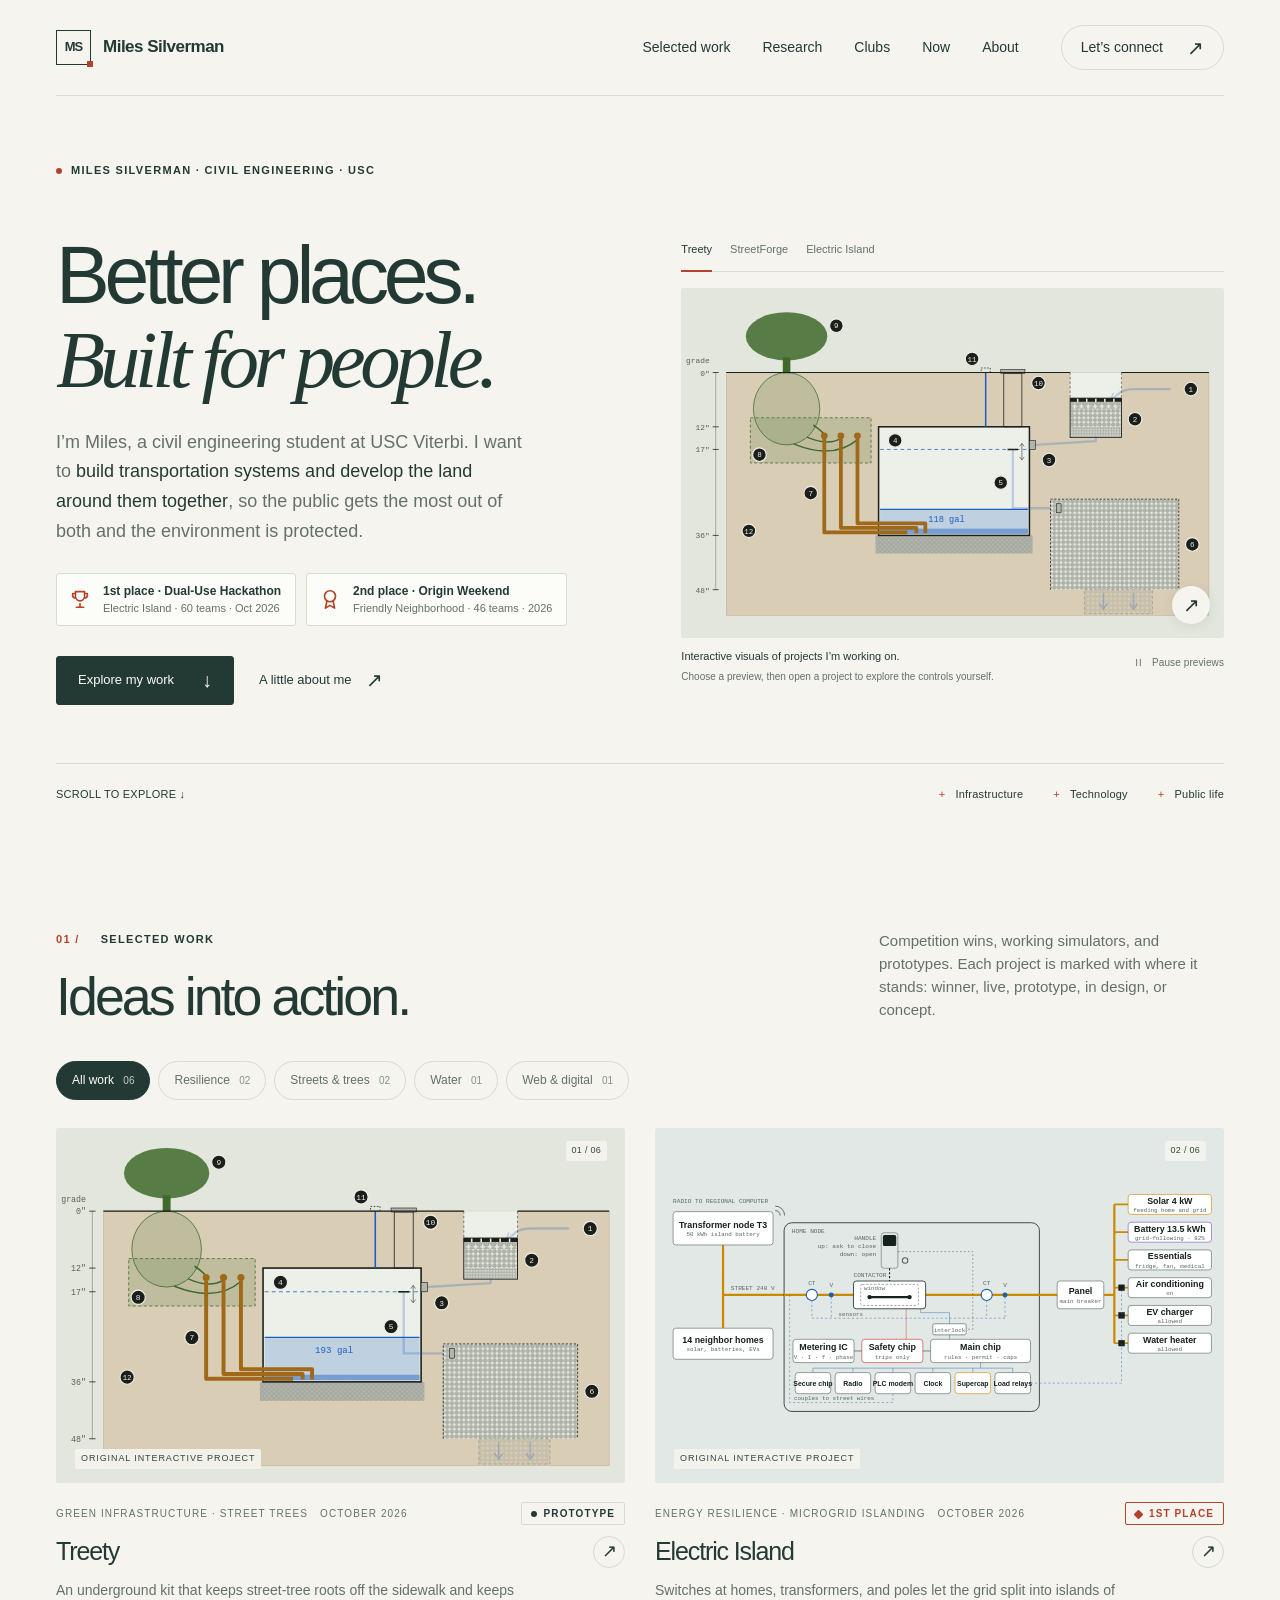
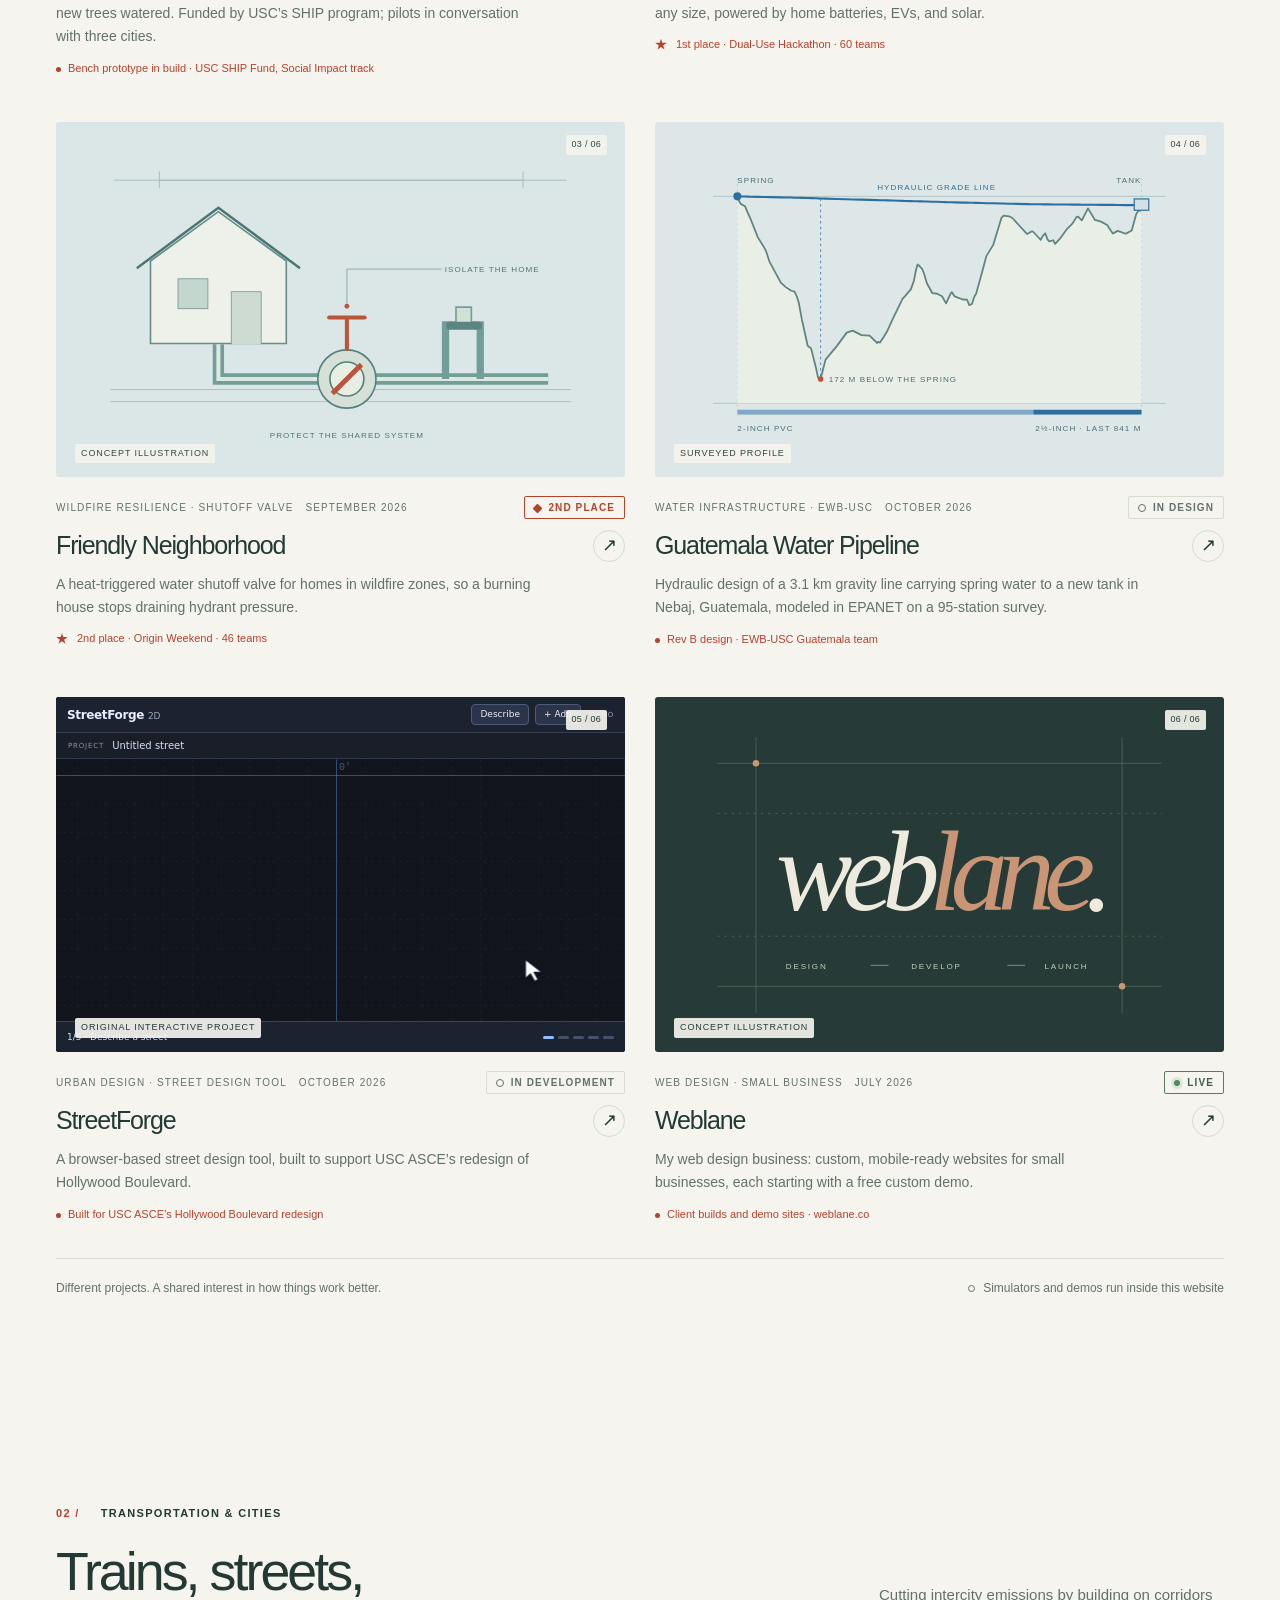
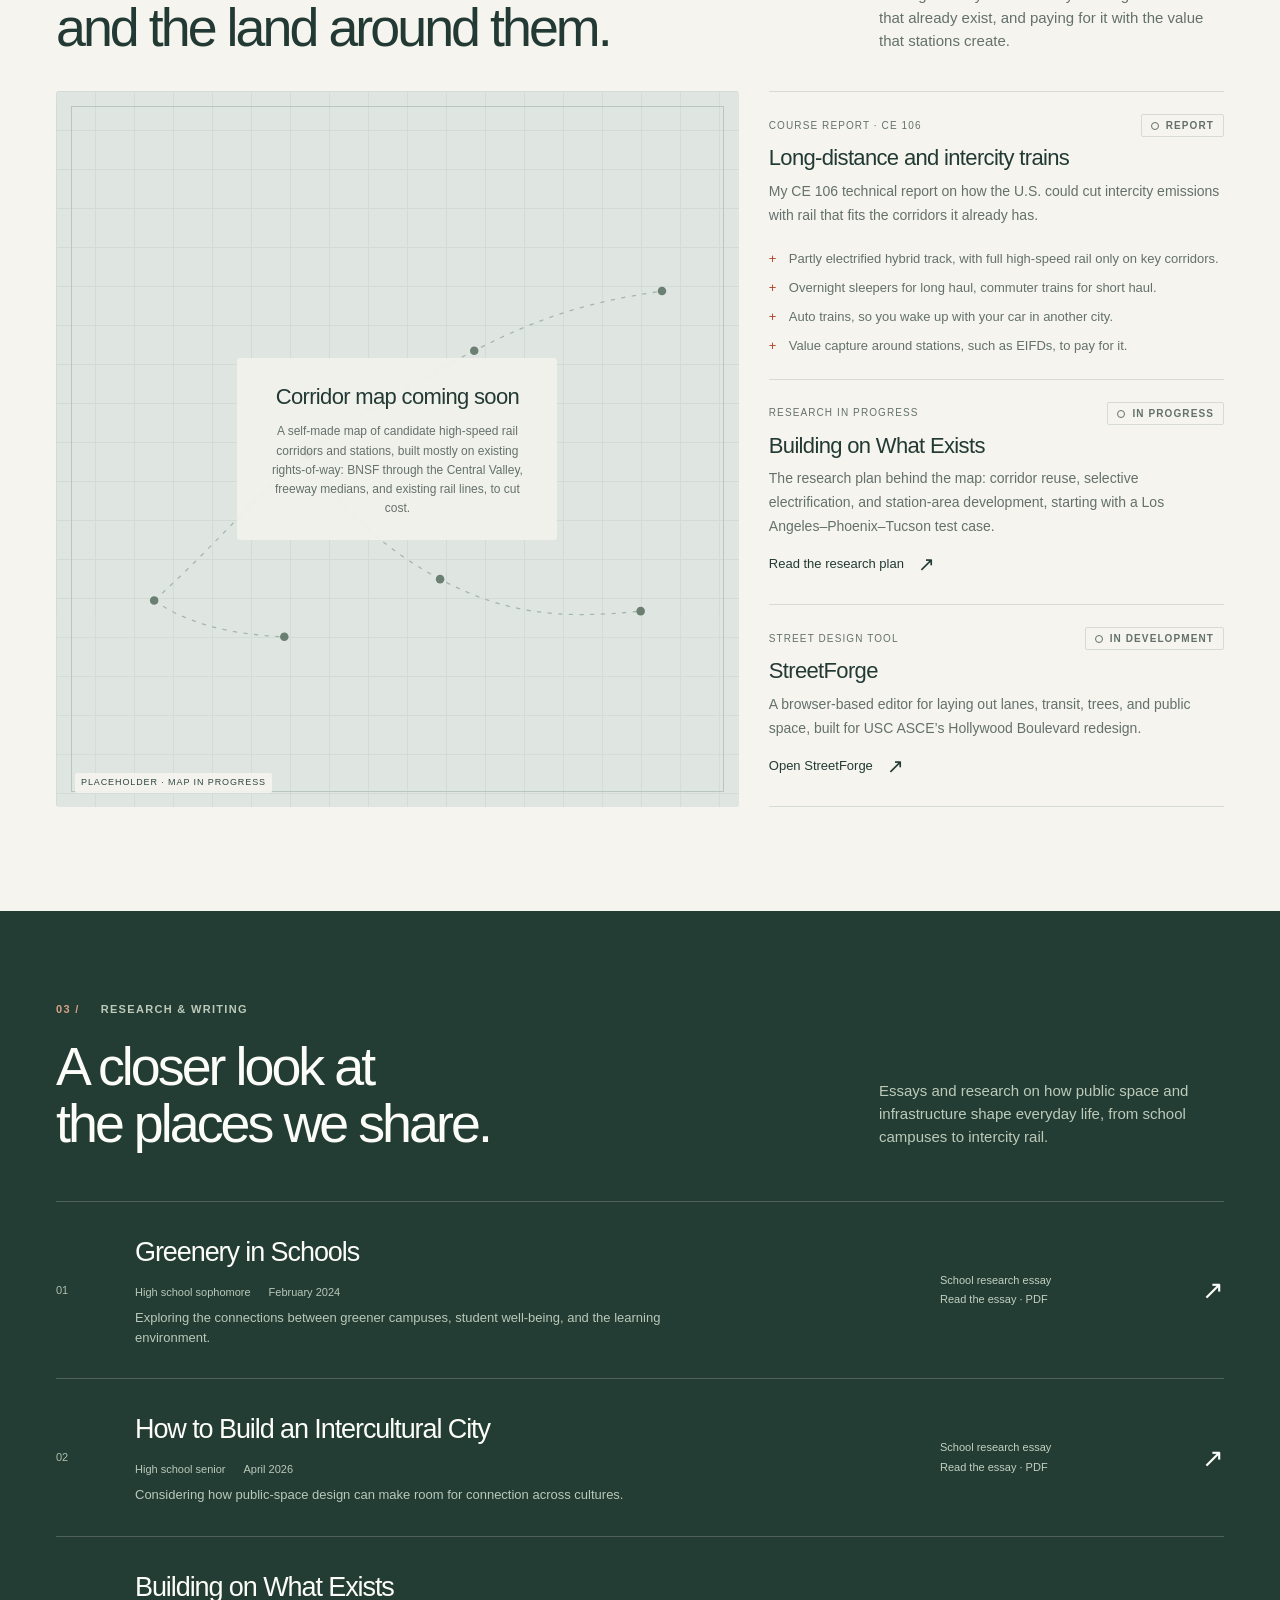
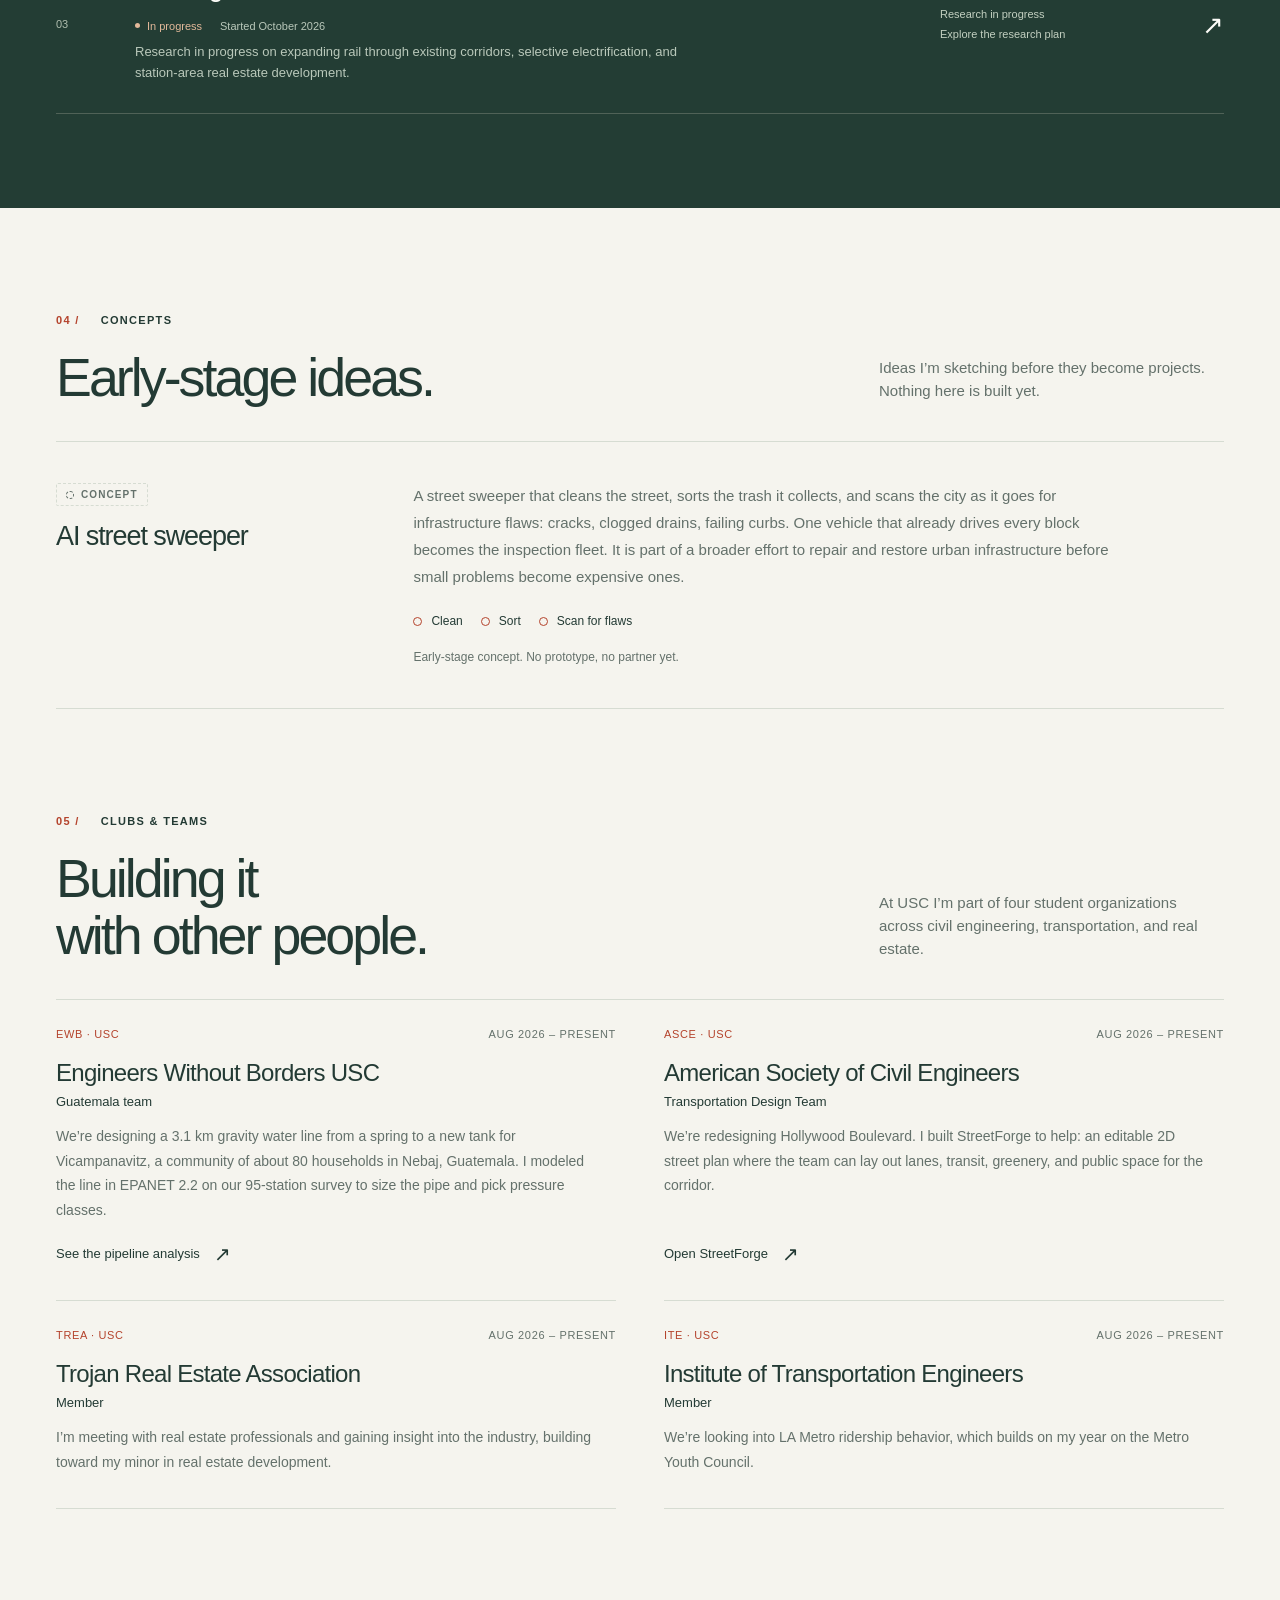
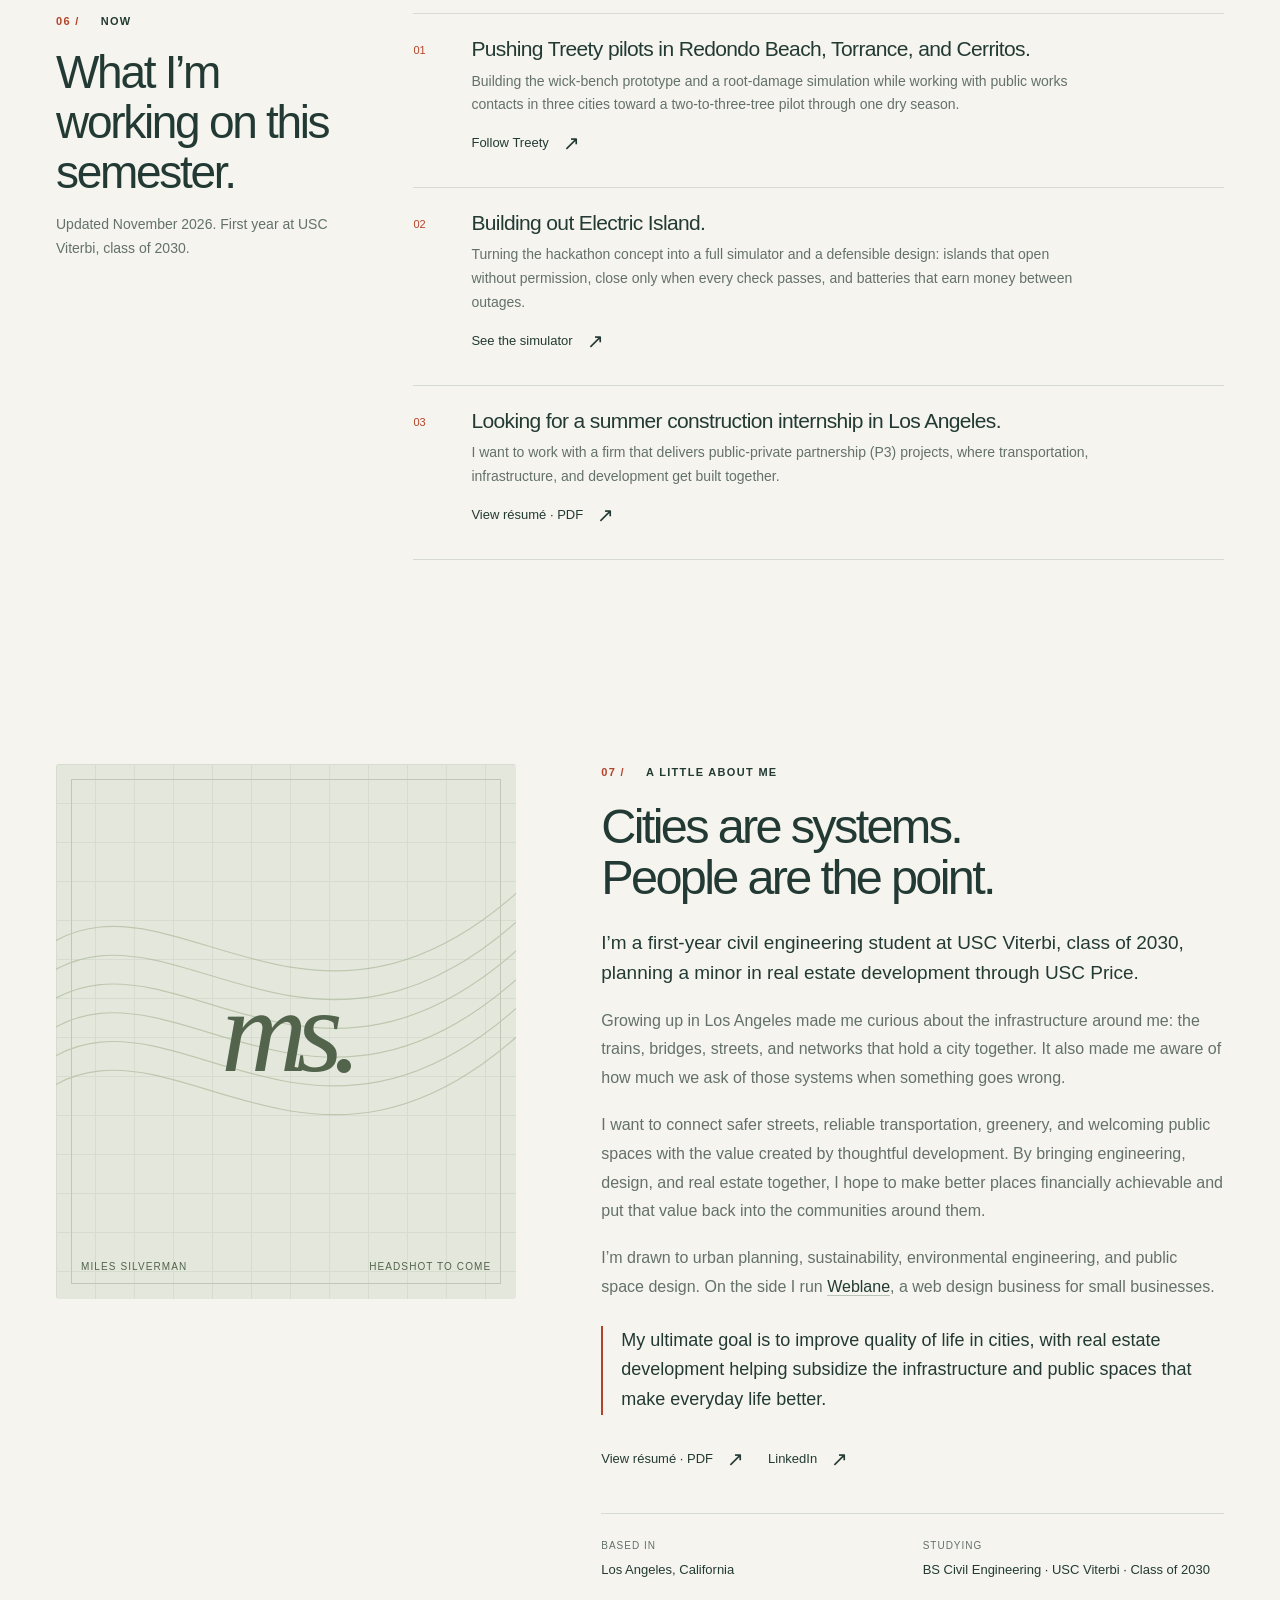
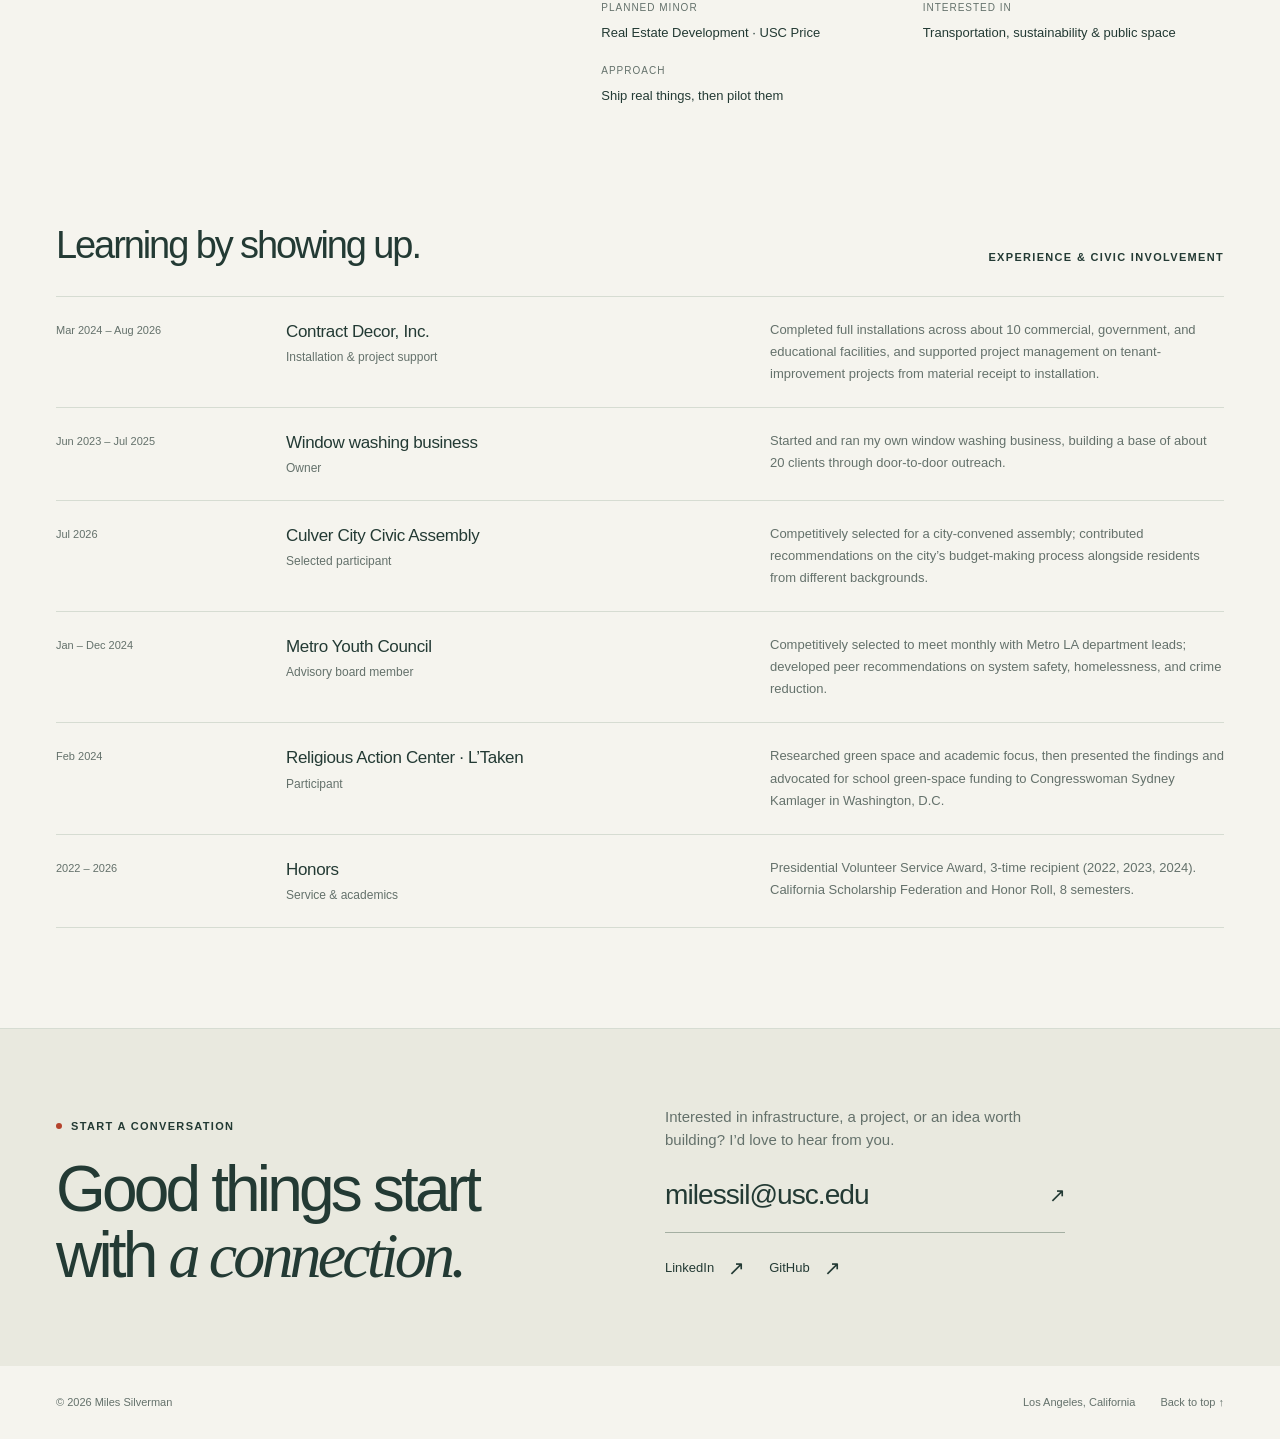
==== commit d95c2739: "Site refresh: award badges, stage chips, transportation, concepts, now, Treety pilots, Weblane plans" ====
--- a/index.html
+++ b/index.html
@@ -5,13 +5,18 @@
 <meta name="viewport" content="width=device-width,initial-scale=1">
 <meta name="theme-color" content="#f5f4ee">
 <title>Miles Silverman — Civil Engineering, Urban Systems & Projects</title>
-<meta name="description" content="Miles Silverman is a civil engineering student at USC working on infrastructure, public space, and real estate development. Projects, research, clubs, and résumé.">
+<meta name="description" content="Miles Silverman is a civil engineering student at USC Viterbi who builds transportation, water, and energy projects: Treety, Electric Island, Friendly Neighborhood, StreetForge, and more. Competition wins, live demos, research, and résumé.">
+<meta property="og:type" content="website">
+<meta property="og:title" content="Miles Silverman — Civil Engineering, Urban Systems & Projects">
+<meta property="og:description" content="Civil engineering student at USC Viterbi building transportation, water, and energy projects. Competition wins, live demos, and research.">
+<meta property="og:url" content="https://www.milessilverman.com/">
+<meta property="og:site_name" content="Miles Silverman">
 <link rel="canonical" href="https://www.milessilverman.com/">
 <link rel="icon" href="/favicon.svg" type="image/svg+xml">
 <link rel="stylesheet" href="/assets/site.css">
 </head>
 <body>
-<a class="skip" href="#main">Skip to content</a><header class="site-header wrap"><a class="brand" href="/" aria-label="Miles Silverman, home"><span class="brand-mark" aria-hidden="true">MS</span><span>Miles Silverman</span></a><nav class="desktop-nav" aria-label="Main navigation"><a href="/#work">Selected work</a><a href="/#research">Research</a><a href="/#clubs">Clubs</a><a href="/#about">About</a><a class="contact-link" href="/#contact">Let’s connect <span class="arrow" aria-hidden="true">↗</span></a></nav><button class="menu-button" type="button" aria-expanded="false" aria-controls="mobile-navigation">Menu +</button><nav class="mobile-nav" id="mobile-navigation" aria-label="Mobile navigation"><a href="/#work">Selected work</a><a href="/#research">Research</a><a href="/#clubs">Clubs</a><a href="/#about">About</a><a href="/#contact">Let’s connect <span class="arrow" aria-hidden="true">↗</span></a></nav></header><main id="main"><section class="hero wrap" aria-labelledby="hero-title"><div class="eyebrow"><span class="status-dot"></span> Miles Silverman · Civil engineering · USC</div><div class="hero-grid"><div><h1 id="hero-title">Better places.<br><em>Built for people.</em></h1><p class="hero-copy">I’m Miles, a civil engineering student at USC. I’m working toward better quality of life in cities through infrastructure, public space, and real estate development.</p><div class="hero-actions"><a class="button" href="#work">Explore my work <span class="arrow" aria-hidden="true">↓</span></a><a class="text-link" href="#about">A little about me <span class="arrow" aria-hidden="true">↗</span></a></div></div><figure class="hero-art hero-project"><div class="hero-project-tabs" role="tablist" aria-label="Preview a project"><button type="button" role="tab" class="hero-project-tab" id="hero-treety" aria-selected="true" aria-controls="hero-project-panel" tabindex="0" data-hero-project="treety" data-app-source="/apps/treety/index.html?embed=preview" data-project-href="/projects/treety/">Treety</button><button type="button" role="tab" class="hero-project-tab" id="hero-streetforge" aria-selected="false" aria-controls="hero-project-panel" tabindex="-1" data-hero-project="streetforge" data-app-source="/apps/streetforge/index.html?embed=preview" data-project-href="/projects/streetforge/">StreetForge</button><button type="button" role="tab" class="hero-project-tab" id="hero-electric-island" aria-selected="false" aria-controls="hero-project-panel" tabindex="-1" data-hero-project="electric-island" data-app-source="/apps/electric-island/mechanism.html?embed=preview" data-project-href="/projects/electric-island/">Electric Island</button></div><div class="hero-project-panel" id="hero-project-panel" role="tabpanel" aria-labelledby="hero-treety"><iframe class="project-preview-frame" data-preview-frame data-app-source="/apps/treety/index.html?embed=preview" data-embed-mode="preview" name="miles:treety:preview" title="treety animated preview" tabindex="-1" aria-hidden="true" sandbox="allow-scripts allow-same-origin" loading="lazy"></iframe><a class="hero-project-open" data-hero-open href="/projects/treety/" aria-label="Explore Treety inside this website"><span class="sr-only">Explore the project</span><span class="arrow" aria-hidden="true">↗</span></a></div><figcaption class="art-caption"><div class="hero-demo-copy"><span>Interactive visuals of projects I’m working on.</span><p>Choose a preview, then open a project to explore the controls yourself.</p></div><button type="button" class="motion-toggle" data-motion-toggle aria-pressed="false">Pause previews Ⅱ</button></figcaption></figure></div><div class="hero-foot"><a class="scroll-label" href="#work">SCROLL TO EXPLORE ↓</a><div class="fields"><span>Infrastructure</span><span>Technology</span><span>Public life</span></div></div></section><section class="section wrap" id="work" aria-labelledby="work-title"><div class="section-top"><div><div class="eyebrow"><span class="section-number">01 /</span> Selected work</div><h2 id="work-title">Ideas into action.</h2></div><p class="section-intro">From reimagining a street to protecting a neighborhood, I like turning a useful question into something you can explore.</p></div><div class="filters" role="group" aria-label="Filter projects"><button class="filter" type="button" data-filter="all" aria-pressed="true">All work <small>06</small></button><button class="filter" type="button" data-filter="infrastructure" aria-pressed="false">Water &amp; infrastructure <small>01</small></button><button class="filter" type="button" data-filter="urban" aria-pressed="false">Urban tools <small>02</small></button><button class="filter" type="button" data-filter="resilience" aria-pressed="false">Resilience <small>02</small></button><button class="filter" type="button" data-filter="digital" aria-pressed="false">Web & digital <small>01</small></button></div><p class="sr-only" id="filter-status" role="status" aria-live="polite">6 projects shown</p><div class="project-grid"><article class="project-card" data-category="infrastructure"><div class="project-visual ewb-guatemala"><svg xmlns="http://www.w3.org/2000/svg" viewBox="0 0 640 440" role="img" aria-label="Surveyed ground profile of the 3.1 km conduction line from the spring to the tank, with the hydraulic grade line staying above the ground the whole way."><g fill="none" stroke="#a9bcc0" stroke-width="1"><path d="M40 92H600M40 348H600"/><path d="M70 70V364M570 70V364" stroke-dasharray="2 5"/></g><path d="M70.0,92.0 L70.0,92.0 L72.7,98.8 L74.1,101.3 L79.5,104.3 L82.5,111.6 L86.0,119.1 L95.2,142.4 L103.2,155.4 L105.2,159.1 L109.7,172.7 L123.7,198.7 L129.9,204.3 L136.7,208.8 L140.7,209.9 L143.7,216.1 L146.0,223.7 L149.8,244.3 L157.0,276.8 L161.2,280.1 L167.3,304.4 L169.8,316.3 L173.0,318.0 L179.1,294.0 L193.0,277.3 L205.3,260.6 L212.7,258.1 L223.6,263.7 L233.7,264.2 L243.0,273.5 L243.9,272.1 L246.5,272.9 L251.0,266.0 L255.7,258.2 L261.4,245.5 L270.4,226.9 L274.5,218.6 L277.5,215.4 L284.8,206.8 L288.5,196.0 L291.0,183.1 L292.9,176.3 L295.3,178.2 L298.6,181.7 L300.9,187.4 L304.5,199.5 L311.1,211.6 L316.5,212.2 L323.2,215.6 L328.2,224.4 L334.0,211.9 L335.5,210.6 L338.8,215.8 L348.7,219.6 L354.1,219.8 L356.9,226.6 L360.3,225.2 L362.3,218.7 L363.8,215.0 L365.3,212.7 L372.4,187.0 L378.2,165.6 L386.6,152.0 L396.7,118.7 L399.5,115.9 L406.2,116.7 L410.2,118.8 L428.5,138.6 L434.5,135.2 L436.2,136.1 L442.0,142.3 L445.3,145.8 L447.9,140.9 L450.9,137.7 L453.7,145.2 L456.0,147.7 L460.8,146.3 L463.1,150.8 L470.2,143.0 L478.3,131.8 L484.8,125.4 L489.6,117.6 L491.6,117.0 L496.2,121.7 L503.8,106.9 L512.4,121.2 L519.9,123.3 L528.0,127.7 L529.2,130.2 L534.6,137.9 L540.5,134.7 L550.6,138.3 L557.9,134.3 L563.5,113.9 L566.4,109.9 L570.0,109.2 L570.0,348 L70.0,348 Z" fill="#e9eee6"/><polyline points="70.0,92.0 72.7,98.8 74.1,101.3 79.5,104.3 82.5,111.6 86.0,119.1 95.2,142.4 103.2,155.4 105.2,159.1 109.7,172.7 123.7,198.7 129.9,204.3 136.7,208.8 140.7,209.9 143.7,216.1 146.0,223.7 149.8,244.3 157.0,276.8 161.2,280.1 167.3,304.4 169.8,316.3 173.0,318.0 179.1,294.0 193.0,277.3 205.3,260.6 212.7,258.1 223.6,263.7 233.7,264.2 243.0,273.5 243.9,272.1 246.5,272.9 251.0,266.0 255.7,258.2 261.4,245.5 270.4,226.9 274.5,218.6 277.5,215.4 284.8,206.8 288.5,196.0 291.0,183.1 292.9,176.3 295.3,178.2 298.6,181.7 300.9,187.4 304.5,199.5 311.1,211.6 316.5,212.2 323.2,215.6 328.2,224.4 334.0,211.9 335.5,210.6 338.8,215.8 348.7,219.6 354.1,219.8 356.9,226.6 360.3,225.2 362.3,218.7 363.8,215.0 365.3,212.7 372.4,187.0 378.2,165.6 386.6,152.0 396.7,118.7 399.5,115.9 406.2,116.7 410.2,118.8 428.5,138.6 434.5,135.2 436.2,136.1 442.0,142.3 445.3,145.8 447.9,140.9 450.9,137.7 453.7,145.2 456.0,147.7 460.8,146.3 463.1,150.8 470.2,143.0 478.3,131.8 484.8,125.4 489.6,117.6 491.6,117.0 496.2,121.7 503.8,106.9 512.4,121.2 519.9,123.3 528.0,127.7 529.2,130.2 534.6,137.9 540.5,134.7 550.6,138.3 557.9,134.3 563.5,113.9 566.4,109.9 570.0,109.2" fill="none" stroke="#5f857f" stroke-width="2.2" stroke-linejoin="round"/><polyline points="70.0,92.0 72.7,92.1 74.1,92.1 79.5,92.2 82.5,92.3 86.0,92.4 95.2,92.6 103.2,92.8 105.2,92.8 109.7,92.9 123.7,93.2 129.9,93.4 136.7,93.5 140.7,93.7 143.7,93.7 146.0,93.8 149.8,93.9 157.0,94.1 161.2,94.2 167.3,94.4 169.8,94.5 173.0,94.6 179.1,94.8 193.0,95.3 205.3,95.6 212.7,95.8 223.6,96.1 233.7,96.4 243.0,96.7 243.9,96.7 246.5,96.8 251.0,96.9 255.7,97.0 261.4,97.2 270.4,97.4 274.5,97.6 277.5,97.7 284.8,97.9 288.5,98.0 291.0,98.0 292.9,98.1 295.3,98.2 298.6,98.2 300.9,98.3 304.5,98.4 311.1,98.6 316.5,98.7 323.2,98.9 328.2,99.1 334.0,99.2 335.5,99.3 338.8,99.4 348.7,99.7 354.1,99.8 356.9,99.9 360.3,100.0 362.3,100.0 363.8,100.1 365.3,100.1 372.4,100.3 378.2,100.5 386.6,100.6 396.7,100.9 399.5,100.9 406.2,101.1 410.2,101.2 428.5,101.6 434.5,101.7 436.2,101.8 442.0,101.8 445.3,101.8 447.9,101.9 450.9,101.9 453.7,101.9 456.0,101.9 460.8,102.0 463.1,102.0 470.2,102.1 478.3,102.1 484.8,102.2 489.6,102.2 491.6,102.2 496.2,102.3 503.8,102.4 512.4,102.4 519.9,102.5 528.0,102.6 529.2,102.6 534.6,102.6 540.5,102.7 550.6,102.8 557.9,102.8 563.5,102.9 566.4,102.9 570.0,102.9" fill="none" stroke="#2f6f9e" stroke-width="2.6" stroke-linecap="round"/><path d="M173.0 94.6V318.0" stroke="#2f6f9e" stroke-width="1" stroke-dasharray="3 4"/><circle cx="173.0" cy="318.0" r="3.5" fill="#b95539"/><g transform="translate(0 356)"><rect x="70" y="0" width="366.2" height="6" fill="#7fa6c4"/><rect x="436.2" y="0" width="133.8" height="6" fill="#2f6f9e"/></g><circle cx="70" cy="92.0" r="5" fill="#2f6f9e"/><rect x="561" y="95.2" width="18" height="14" fill="#d5e0e4" stroke="#2f6f9e" stroke-width="1.5"/><g fill="#4b6f74" font-family="Arial,sans-serif" font-size="10" letter-spacing="1.3"><text x="70" y="76">SPRING</text><text x="570" y="76" text-anchor="end">TANK</text><text x="183.0" y="322.0">172 M BELOW THE SPRING</text><text x="316.6" y="84" text-anchor="middle" fill="#2f6f9e">HYDRAULIC GRADE LINE</text><text x="70" y="382">2-INCH PVC</text><text x="570" y="382" text-anchor="end">2½-INCH · LAST 841 M</text></g></svg><span class="visual-index">01 / 06</span><span class="visual-note">Surveyed profile</span></div><div class="project-body"><div class="project-meta"><span>Water infrastructure · EWB-USC</span><span>October 2026</span></div><h3 class="project-title"><a class="project-card-link" href="/projects/ewb-guatemala/">Guatemala Water Pipeline<span class="card-hit" aria-hidden="true"></span></a><span class="round-arrow" aria-hidden="true">↗</span></h3><p class="project-description">Hydraulic design of a 3.1 km gravity line carrying spring water to a new tank in Nebaj, Guatemala, modeled in EPANET on a 95-station survey.</p><div class="project-status">In design · EWB-USC Guatemala team</div></div></article><article class="project-card" data-category="urban"><div class="project-visual treety"><iframe class="project-preview-frame" data-preview-frame data-app-source="/apps/treety/index.html?embed=preview" data-embed-mode="preview" name="miles:treety:preview" title="treety animated preview" tabindex="-1" aria-hidden="true" sandbox="allow-scripts allow-same-origin" loading="lazy"></iframe><span class="visual-index">02 / 06</span><span class="visual-note">Original interactive project</span></div><div class="project-body"><div class="project-meta"><span>Green infrastructure · In development</span><span>October 2026</span></div><h3 class="project-title"><a class="project-card-link" href="/projects/treety/">Treety<span class="card-hit" aria-hidden="true"></span></a><span class="round-arrow" aria-hidden="true">↗</span></h3><p class="project-description">A passive rain-storage and sand-wick concept for young street trees. In progress for the USC Tie-Hub SHIP Fund.</p><div class="project-status">In progress · USC Tie-Hub SHIP Fund</div></div></article><article class="project-card" data-category="urban"><div class="project-visual streetforge"><iframe class="project-preview-frame" data-preview-frame data-app-source="/apps/streetforge/index.html?embed=preview" data-embed-mode="preview" name="miles:streetforge:preview" title="streetforge animated preview" tabindex="-1" aria-hidden="true" sandbox="allow-scripts allow-same-origin" loading="lazy"></iframe><span class="visual-index">03 / 06</span><span class="visual-note">Original interactive project</span></div><div class="project-body"><div class="project-meta"><span>Urban design · Interactive tool</span><span>October 2026</span></div><h3 class="project-title"><a class="project-card-link" href="/projects/streetforge/">StreetForge<span class="card-hit" aria-hidden="true"></span></a><span class="round-arrow" aria-hidden="true">↗</span></h3><p class="project-description">Design streets, buildings, and public space in an interactive 2D editor.</p><div class="project-status">Built for USC ASCE’s Hollywood Boulevard redesign</div></div></article><article class="project-card" data-category="resilience"><div class="project-visual electric-island"><iframe class="project-preview-frame" data-preview-frame data-app-source="/apps/electric-island/mechanism.html?embed=preview" data-embed-mode="preview" name="miles:electric-island:preview" title="electric island animated preview" tabindex="-1" aria-hidden="true" sandbox="allow-scripts allow-same-origin" loading="lazy"></iframe><span class="visual-index">04 / 06</span><span class="visual-note">Original interactive project</span></div><div class="project-body"><div class="project-meta"><span>Energy resilience · Engineering concept</span><span>October 2026</span></div><h3 class="project-title"><a class="project-card-link" href="/projects/electric-island/">Electric Island<span class="card-hit" aria-hidden="true"></span></a><span class="round-arrow" aria-hidden="true">↗</span></h3><p class="project-description">A neighborhood power-sharing concept connecting home batteries, EVs, and solar during a blackout.</p><div class="award">1st place · Dual-Use Hackathon · 60 teams</div></div></article><article class="project-card" data-category="resilience"><div class="project-visual friendly-neighborhood"><svg xmlns="http://www.w3.org/2000/svg" viewBox="0 0 640 440" role="img" aria-label="Concept illustration of a home connected to a shared water line through a shutoff valve. It is not a construction drawing."><g fill="none" stroke="#a0b8b6" stroke-width="1"><path d="M35 331H605M35 346H605M40 72H600"/><path d="M96 61V82M546 61V82M96 72H546"/></g><path d="M85 274V172L169 111 253 172V274Z" fill="#edf1e9" stroke="#688d89" stroke-width="2"/><path d="M68 181L169 106 270 181" fill="none" stroke="#4a7774" stroke-width="3"/><rect x="119" y="194" width="37" height="37" fill="#c4d7cf" stroke="#71958e"/><path d="M185 275V210H222V275" fill="#cedbd2" stroke="#71958e"/><path d="M169 275V318H577" fill="none" stroke="#729e9a" stroke-width="14"/><path d="M169 275V318H577" fill="none" stroke="#dce9df" stroke-width="5"/><path d="M450 318V251H493V318" fill="none" stroke="#729e9a" stroke-width="9"/><path d="M463 250H482V229H463Z" fill="#d1e0d5" stroke="#729e9a" stroke-width="2"/><rect x="451" y="247" width="44" height="10" rx="4" fill="#5c8581"/><g transform="translate(328 318)"><circle r="36" fill="#d5e0d7" stroke="#54817d" stroke-width="2"/><circle r="21" fill="#e9eee5" stroke="#54817d" stroke-width="2"/><path d="M-18 18L18-18" stroke="#b95539" stroke-width="6"/><path d="M0-37V-76M-22-76H22" stroke="#b95539" stroke-width="5" stroke-linecap="round"/></g><path d="M328 228V182H445" fill="none" stroke="#91aaa6" stroke-width="1.2"/><circle cx="328" cy="228" r="3" fill="#b95539"/><g fill="#4f7771" font-family="Arial,sans-serif" font-size="10" letter-spacing="1.3"><text x="449" y="185">ISOLATE THE HOME</text><text x="328" y="391" text-anchor="middle">PROTECT THE SHARED SYSTEM</text></g></svg><span class="visual-index">05 / 06</span><span class="visual-note">Concept illustration</span></div><div class="project-body"><div class="project-meta"><span>Wildfire resilience · Engineering concept</span><span>September 2026</span></div><h3 class="project-title"><a class="project-card-link" href="/projects/friendly-neighborhood/">Friendly Neighborhood<span class="card-hit" aria-hidden="true"></span></a><span class="round-arrow" aria-hidden="true">↗</span></h3><p class="project-description">A wildfire shutoff-valve concept designed to protect hydrant pressure and the water system when a home burns.</p><div class="award">2nd place · Origin Weekend · 46 teams</div></div></article><article class="project-card" data-category="digital"><div class="project-visual weblane"><svg xmlns="http://www.w3.org/2000/svg" viewBox="0 0 640 440" role="img" aria-label="Typographic illustration for Weblane, web design and development."><g fill="none" stroke="#5a7163" stroke-width=".8"><path d="M45 82H595M45 358H595M93 50V391M546 50V391"/><path d="M45 144H595M45 296H595" stroke-dasharray="3 6"/></g><text x="320" y="263" text-anchor="middle" font-family="Georgia,serif" font-style="italic" font-size="142" letter-spacing="-13" fill="#eeeade">web<tspan fill="#c99575">lane</tspan><tspan fill="#eeeade">.</tspan></text><g fill="#c4d0be" font-family="Arial,sans-serif" font-size="10" letter-spacing="2.2"><text x="130" y="337">DESIGN</text><text x="285" y="337">DEVELOP</text><text x="450" y="337">LAUNCH</text></g><g stroke="#92a68d" stroke-width="1"><path d="M235 332H257M404 332H426"/></g><circle cx="93" cy="82" r="4" fill="#c99575"/><circle cx="546" cy="358" r="4" fill="#c99575"/></svg><span class="visual-index">06 / 06</span><span class="visual-note">Concept illustration</span></div><div class="project-body"><div class="project-meta"><span>Web design · Small business</span><span>July 2026</span></div><h3 class="project-title"><a class="project-card-link" href="/projects/weblane/">Weblane<span class="card-hit" aria-hidden="true"></span></a><span class="round-arrow" aria-hidden="true">↗</span></h3><p class="project-description">Custom, mobile-ready websites for small businesses, with a free demo before they commit.</p></div></article></div><div class="work-end"><span>Different projects. A shared interest in how things work better.</span><span class="live-indicator">Explore the projects inside this website</span></div></section><section class="research-section" id="research" aria-labelledby="research-title"><div class="wrap"><div class="section-top"><div><div class="eyebrow"><span class="section-number">02 /</span> Research & writing</div><h2 id="research-title">A closer look at<br>the places we share.</h2></div><p class="section-intro">From school essays to ongoing rail research, I’m exploring how infrastructure and development can improve everyday life in cities.</p></div><a class="research-row" href="/research/greenery-in-schools/"><span class="num">01</span><div><h3>Greenery in Schools</h3><div class="research-row-meta"><span class="">High school sophomore</span><span>February 2024</span></div><p>Exploring the connections between greener campuses, student well-being, and the learning environment.</p></div><span class="research-type">School research essay<br>Read the essay · PDF</span><span class="arrow" aria-hidden="true">↗</span></a><a class="research-row" href="/research/intercultural-city/"><span class="num">02</span><div><h3>How to Build an Intercultural City</h3><div class="research-row-meta"><span class="">High school senior</span><span>April 2026</span></div><p>Considering how public-space design can make room for connection across cultures.</p></div><span class="research-type">School research essay<br>Read the essay · PDF</span><span class="arrow" aria-hidden="true">↗</span></a><a class="research-row" href="/research/building-on-what-exists/"><span class="num">03</span><div><h3>Building on What Exists</h3><div class="research-row-meta"><span class="research-progress">In progress</span><span>Started October 2026</span></div><p>Research in progress on expanding rail through existing corridors, selective electrification, and station-area real estate development.</p></div><span class="research-type">Research in progress<br>Explore the research plan</span><span class="arrow" aria-hidden="true">↗</span></a></div></section><section class="section wrap" id="clubs" aria-labelledby="clubs-title"><div class="section-top"><div><div class="eyebrow"><span class="section-number">03 /</span> Clubs &amp; teams</div><h2 id="clubs-title">Building it<br>with other people.</h2></div><p class="section-intro">At USC I’m part of four student organizations across civil engineering, transportation, and real estate.</p></div><div class="club-grid"><article class="club"><div class="club-top"><span class="club-abbr">EWB · USC</span><span>Aug 2026 – Present</span></div><h3>Engineers Without Borders USC</h3><p class="role">Guatemala team</p><p class="club-detail">We’re designing a 3.1 km gravity water line from a spring to a new tank for Vicampanavitz, a community of about 80 households in Nebaj, Guatemala. I modeled the line in EPANET 2.2 on our 95-station survey to size the pipe and pick pressure classes.</p><a class="text-link" href="/projects/ewb-guatemala/">See the pipeline analysis<span class="arrow" aria-hidden="true">↗</span></a></article><article class="club"><div class="club-top"><span class="club-abbr">ASCE · USC</span><span>Aug 2026 – Present</span></div><h3>American Society of Civil Engineers</h3><p class="role">Transportation Design Team</p><p class="club-detail">We’re redesigning Hollywood Boulevard. I built StreetForge to help: an editable 2D street plan where the team can lay out lanes, transit, greenery, and public space for the corridor.</p><a class="text-link" href="/projects/streetforge/">Open StreetForge<span class="arrow" aria-hidden="true">↗</span></a></article><article class="club"><div class="club-top"><span class="club-abbr">TREA · USC</span><span>Aug 2026 – Present</span></div><h3>Trojan Real Estate Association</h3><p class="role">Member</p><p class="club-detail">I’m meeting with real estate professionals and gaining insight into the industry, building toward my minor in real estate development.</p></article><article class="club"><div class="club-top"><span class="club-abbr">ITE · USC</span><span>Aug 2026 – Present</span></div><h3>Institute of Transportation Engineers</h3><p class="role">Member</p><p class="club-detail">We’re looking into LA Metro ridership behavior, which builds on my year on the Metro Youth Council.</p></article></div></section><section class="section wrap" id="about" aria-labelledby="about-title"><div class="about-grid"><div class="portrait" role="img" aria-label="Reserved for a future headshot of Miles Silverman"><div class="portrait-grid" aria-hidden="true"></div><svg viewBox="0 0 400 465" aria-hidden="true"><g fill="none" stroke="#acb99b" stroke-width="1"><path d="M-50 325C85 140 220 480 470 162M-50 300C85 115 220 455 470 137M-50 275C85 90 220 430 470 112M-50 250C85 65 220 405 470 87M-50 225C85 40 220 380 470 62M-50 200C85 15 220 355 470 37"/></g></svg><span class="monogram" aria-hidden="true">ms.</span><div class="portrait-label"><span>Miles Silverman</span><span>Headshot to come</span></div></div><div class="about-copy"><div class="eyebrow"><span class="section-number">04 /</span> A little about me</div><h2 id="about-title">Cities are systems.<br>People are the point.</h2><p class="lede">I’m studying civil engineering at USC Viterbi, with an intended minor in real estate development.</p><p>Growing up in Los Angeles made me curious about the infrastructure around me: the trains, bridges, streets, and networks that hold a city together. It also made me aware of how much we ask of those systems when something goes wrong.</p><p>I want to connect safer streets, reliable transportation, greenery, and welcoming public spaces with the value created by thoughtful development. By bringing engineering, design, and real estate together, I hope to make better places financially achievable and put that value back into the communities around them.</p><p class="life-goal">My ultimate goal is to improve quality of life in cities, with real estate development helping subsidize the infrastructure and public spaces that make everyday life better.</p><div class="about-links"><a class="text-link" href="/documents/miles-silverman-resume.pdf" target="_blank" rel="noopener noreferrer">View résumé · PDF<span class="arrow" aria-hidden="true">↗</span></a><a class="text-link" href="https://linkedin.com/in/milessilverman" target="_blank" rel="noopener noreferrer">LinkedIn<span class="arrow" aria-hidden="true">↗</span><span class="sr-only"> (opens in a new tab)</span></a></div><dl class="about-details"><div><dt>Based in</dt><dd>Los Angeles, California</dd></div><div><dt>Studying</dt><dd>Civil Engineering · USC Viterbi</dd></div><div><dt>Interested in</dt><dd>Resilience, transportation & place</dd></div><div><dt>Approach</dt><dd>Curiosity, empathy & building</dd></div></dl></div></div></section><section class="experience-section wrap" aria-labelledby="experience-title"><div class="experience-head"><h2 id="experience-title">Learning by showing up.</h2><div class="eyebrow">Experience & civic involvement</div></div><div class="experience-list"><div class="experience-row"><div class="experience-date">Mar 2024 – Aug 2026</div><div><h3>Contract Decor, Inc.</h3><p class="role">Installation &amp; project support</p></div><p class="detail">Completed full installations across about 10 commercial, government, and educational facilities, and supported project management on tenant-improvement projects from material receipt to installation.</p></div><div class="experience-row"><div class="experience-date">Jun 2023 – Jul 2025</div><div><h3>Window washing business</h3><p class="role">Owner</p></div><p class="detail">Started and ran my own window washing business, building a base of about 20 clients through door-to-door outreach.</p></div><div class="experience-row"><div class="experience-date">Jul 2026</div><div><h3>Culver City Civic Assembly</h3><p class="role">Selected participant</p></div><p class="detail">Competitively selected for a city-convened assembly; contributed recommendations on the city’s budget-making process alongside residents from different backgrounds.</p></div><div class="experience-row"><div class="experience-date">Jan – Dec 2024</div><div><h3>Metro Youth Council</h3><p class="role">Advisory board member</p></div><p class="detail">Competitively selected to meet monthly with Metro LA department leads; developed peer recommendations on system safety, homelessness, and crime reduction.</p></div><div class="experience-row"><div class="experience-date">Feb 2024</div><div><h3>Religious Action Center · L’Taken</h3><p class="role">Participant</p></div><p class="detail">Researched green space and academic focus, then presented the findings and advocated for school green-space funding to Congresswoman Sydney Kamlager in Washington, D.C.</p></div><div class="experience-row"><div class="experience-date">2022 – 2026</div><div><h3>Honors</h3><p class="role">Service &amp; academics</p></div><p class="detail">Presidential Volunteer Service Award, 3-time recipient (2022, 2023, 2024). California Scholarship Federation and Honor Roll, 8 semesters.</p></div></div></section><section class="contact-section" id="contact" aria-labelledby="contact-title"><div class="wrap contact-grid"><div><div class="eyebrow"><span class="status-dot"></span> Start a conversation</div><h2 id="contact-title">Good things start<br>with <em>a connection.</em></h2></div><div class="contact-right"><p>Interested in infrastructure, a project, or an idea worth building? I’d love to hear from you.</p><a class="email-link" href="mailto:milessil@usc.edu">milessil@usc.edu<span class="arrow" aria-hidden="true">↗</span></a><div class="contact-secondary"><a class="text-link" href="https://linkedin.com/in/milessilverman" target="_blank" rel="noopener noreferrer">LinkedIn<span class="arrow" aria-hidden="true">↗</span><span class="sr-only"> (opens in a new tab)</span></a><a class="text-link" href="https://github.com/milessilverman" target="_blank" rel="noopener noreferrer">GitHub<span class="arrow" aria-hidden="true">↗</span><span class="sr-only"> (opens in a new tab)</span></a></div></div></div></section></main><footer class="footer wrap"><span>© 2026 Miles Silverman</span><div class="footer-right"><span>Los Angeles, California</span><a href="#main">Back to top ↑</a></div></footer>
+<a class="skip" href="#main">Skip to content</a><header class="site-header wrap"><a class="brand" href="/" aria-label="Miles Silverman, home"><span class="brand-mark" aria-hidden="true">MS</span><span>Miles Silverman</span></a><nav class="desktop-nav" aria-label="Main navigation"><a href="/#work">Selected work</a><a href="/#research">Research</a><a href="/#clubs">Clubs</a><a href="/#now">Now</a><a href="/#about">About</a><a class="contact-link" href="/#contact">Let’s connect <span class="arrow" aria-hidden="true">↗</span></a></nav><button class="menu-button" type="button" aria-expanded="false" aria-controls="mobile-navigation">Menu +</button><nav class="mobile-nav" id="mobile-navigation" aria-label="Mobile navigation"><a href="/#work">Selected work</a><a href="/#research">Research</a><a href="/#clubs">Clubs</a><a href="/#now">Now</a><a href="/#about">About</a><a href="/#contact">Let’s connect <span class="arrow" aria-hidden="true">↗</span></a></nav></header><main id="main"><section class="hero wrap" aria-labelledby="hero-title"><div class="eyebrow"><span class="status-dot"></span> Miles Silverman · Civil engineering · USC</div><div class="hero-grid"><div><h1 id="hero-title">Better places.<br><em>Built for people.</em></h1><p class="hero-copy">I’m Miles, a civil engineering student at USC Viterbi. I want to <strong>build transportation systems and develop the land around them together</strong>, so the public gets the most out of both and the environment is protected.</p><div class="hero-badges" aria-label="Competition results"><a class="badge" href="/projects/electric-island/"><svg class="icon" viewBox="0 0 24 24" aria-hidden="true"><path d="M8 21h8M12 17v4M7 4h10v5a5 5 0 0 1-10 0V4z"/><path d="M7 6H4v2a3 3 0 0 0 3 3M17 6h3v2a3 3 0 0 1-3 3"/></svg><div><strong>1st place · Dual-Use Hackathon</strong><span>Electric Island · 60 teams · Oct 2026</span></div></a><a class="badge" href="/projects/friendly-neighborhood/"><svg class="icon" viewBox="0 0 24 24" aria-hidden="true"><circle cx="12" cy="9" r="6"/><path d="M8.5 14.5 7 22l5-3 5 3-1.5-7.5"/></svg><div><strong>2nd place · Origin Weekend</strong><span>Friendly Neighborhood · 46 teams · 2026</span></div></a></div><div class="hero-actions"><a class="button" href="#work">Explore my work <span class="arrow" aria-hidden="true">↓</span></a><a class="text-link" href="#about">A little about me <span class="arrow" aria-hidden="true">↗</span></a></div></div><figure class="hero-art hero-project"><div class="hero-project-tabs" role="tablist" aria-label="Preview a project"><button type="button" role="tab" class="hero-project-tab" id="hero-treety" aria-selected="true" aria-controls="hero-project-panel" tabindex="0" data-hero-project="treety" data-app-source="/apps/treety/index.html?embed=preview" data-project-href="/projects/treety/">Treety</button><button type="button" role="tab" class="hero-project-tab" id="hero-streetforge" aria-selected="false" aria-controls="hero-project-panel" tabindex="-1" data-hero-project="streetforge" data-app-source="/apps/streetforge/index.html?embed=preview" data-project-href="/projects/streetforge/">StreetForge</button><button type="button" role="tab" class="hero-project-tab" id="hero-electric-island" aria-selected="false" aria-controls="hero-project-panel" tabindex="-1" data-hero-project="electric-island" data-app-source="/apps/electric-island/mechanism.html?embed=preview" data-project-href="/projects/electric-island/">Electric Island</button></div><div class="hero-project-panel" id="hero-project-panel" role="tabpanel" aria-labelledby="hero-treety"><iframe class="project-preview-frame" data-preview-frame data-app-source="/apps/treety/index.html?embed=preview" data-embed-mode="preview" name="miles:treety:preview" title="treety animated preview" tabindex="-1" aria-hidden="true" sandbox="allow-scripts allow-same-origin" loading="lazy"></iframe><a class="hero-project-open" data-hero-open href="/projects/treety/" aria-label="Explore Treety inside this website"><span class="sr-only">Explore the project</span><span class="arrow" aria-hidden="true">↗</span></a></div><figcaption class="art-caption"><div class="hero-demo-copy"><span>Interactive visuals of projects I’m working on.</span><p>Choose a preview, then open a project to explore the controls yourself.</p></div><button type="button" class="motion-toggle" data-motion-toggle aria-pressed="false"><svg class="icon" viewBox="0 0 24 24" aria-hidden="true"><path d="M8 5v14M16 5v14"/></svg>Pause previews</button></figcaption></figure></div><div class="hero-foot"><a class="scroll-label" href="#work">SCROLL TO EXPLORE ↓</a><div class="fields"><span>Infrastructure</span><span>Technology</span><span>Public life</span></div></div></section><section class="section wrap" id="work" aria-labelledby="work-title"><div class="section-top"><div><div class="eyebrow"><span class="section-number">01 /</span> Selected work</div><h2 id="work-title">Ideas into action.</h2></div><p class="section-intro">Competition wins, working simulators, and prototypes. Each project is marked with where it stands: winner, live, prototype, in design, or concept.</p></div><div class="filters" role="group" aria-label="Filter projects"><button class="filter" type="button" data-filter="all" aria-pressed="true">All work <small>06</small></button><button class="filter" type="button" data-filter="resilience" aria-pressed="false">Resilience <small>02</small></button><button class="filter" type="button" data-filter="urban" aria-pressed="false">Streets &amp; trees <small>02</small></button><button class="filter" type="button" data-filter="infrastructure" aria-pressed="false">Water <small>01</small></button><button class="filter" type="button" data-filter="digital" aria-pressed="false">Web &amp; digital <small>01</small></button></div><p class="sr-only" id="filter-status" role="status" aria-live="polite">6 projects shown</p><div class="project-grid"><article class="project-card" data-category="urban"><div class="project-visual treety"><iframe class="project-preview-frame" data-preview-frame data-app-source="/apps/treety/index.html?embed=preview" data-embed-mode="preview" name="miles:treety:preview" title="treety animated preview" tabindex="-1" aria-hidden="true" sandbox="allow-scripts allow-same-origin" loading="lazy"></iframe><span class="visual-index">01 / 06</span><span class="visual-note">Original interactive project</span></div><div class="project-body"><div class="project-meta"><span>Green infrastructure · Street trees</span><span>October 2026</span><span class="stage prototype">Prototype</span></div><h3 class="project-title"><a class="project-card-link" href="/projects/treety/">Treety<span class="card-hit" aria-hidden="true"></span></a><span class="round-arrow" aria-hidden="true">↗</span></h3><p class="project-description">An underground kit that keeps street-tree roots off the sidewalk and keeps new trees watered. Funded by USC’s SHIP program; pilots in conversation with three cities.</p><div class="project-status">Bench prototype in build · USC SHIP Fund, Social Impact track</div></div></article><article class="project-card" data-category="resilience"><div class="project-visual electric-island"><iframe class="project-preview-frame" data-preview-frame data-app-source="/apps/electric-island/mechanism.html?embed=preview" data-embed-mode="preview" name="miles:electric-island:preview" title="electric island animated preview" tabindex="-1" aria-hidden="true" sandbox="allow-scripts allow-same-origin" loading="lazy"></iframe><span class="visual-index">02 / 06</span><span class="visual-note">Original interactive project</span></div><div class="project-body"><div class="project-meta"><span>Energy resilience · Microgrid islanding</span><span>October 2026</span><span class="stage winner">1st place</span></div><h3 class="project-title"><a class="project-card-link" href="/projects/electric-island/">Electric Island<span class="card-hit" aria-hidden="true"></span></a><span class="round-arrow" aria-hidden="true">↗</span></h3><p class="project-description">Switches at homes, transformers, and poles let the grid split into islands of any size, powered by home batteries, EVs, and solar.</p><div class="award">1st place · Dual-Use Hackathon · 60 teams</div></div></article><article class="project-card" data-category="resilience"><div class="project-visual friendly-neighborhood"><svg xmlns="http://www.w3.org/2000/svg" viewBox="0 0 640 440" role="img" aria-label="Concept illustration of a home connected to a shared water line through a shutoff valve. It is not a construction drawing."><g fill="none" stroke="#a0b8b6" stroke-width="1"><path d="M35 331H605M35 346H605M40 72H600"/><path d="M96 61V82M546 61V82M96 72H546"/></g><path d="M85 274V172L169 111 253 172V274Z" fill="#edf1e9" stroke="#688d89" stroke-width="2"/><path d="M68 181L169 106 270 181" fill="none" stroke="#4a7774" stroke-width="3"/><rect x="119" y="194" width="37" height="37" fill="#c4d7cf" stroke="#71958e"/><path d="M185 275V210H222V275" fill="#cedbd2" stroke="#71958e"/><path d="M169 275V318H577" fill="none" stroke="#729e9a" stroke-width="14"/><path d="M169 275V318H577" fill="none" stroke="#dce9df" stroke-width="5"/><path d="M450 318V251H493V318" fill="none" stroke="#729e9a" stroke-width="9"/><path d="M463 250H482V229H463Z" fill="#d1e0d5" stroke="#729e9a" stroke-width="2"/><rect x="451" y="247" width="44" height="10" rx="4" fill="#5c8581"/><g transform="translate(328 318)"><circle r="36" fill="#d5e0d7" stroke="#54817d" stroke-width="2"/><circle r="21" fill="#e9eee5" stroke="#54817d" stroke-width="2"/><path d="M-18 18L18-18" stroke="#b95539" stroke-width="6"/><path d="M0-37V-76M-22-76H22" stroke="#b95539" stroke-width="5" stroke-linecap="round"/></g><path d="M328 228V182H445" fill="none" stroke="#91aaa6" stroke-width="1.2"/><circle cx="328" cy="228" r="3" fill="#b95539"/><g fill="#4f7771" font-family="Arial,sans-serif" font-size="10" letter-spacing="1.3"><text x="449" y="185">ISOLATE THE HOME</text><text x="328" y="391" text-anchor="middle">PROTECT THE SHARED SYSTEM</text></g></svg><span class="visual-index">03 / 06</span><span class="visual-note">Concept illustration</span></div><div class="project-body"><div class="project-meta"><span>Wildfire resilience · Shutoff valve</span><span>September 2026</span><span class="stage winner">2nd place</span></div><h3 class="project-title"><a class="project-card-link" href="/projects/friendly-neighborhood/">Friendly Neighborhood<span class="card-hit" aria-hidden="true"></span></a><span class="round-arrow" aria-hidden="true">↗</span></h3><p class="project-description">A heat-triggered water shutoff valve for homes in wildfire zones, so a burning house stops draining hydrant pressure.</p><div class="award">2nd place · Origin Weekend · 46 teams</div></div></article><article class="project-card" data-category="infrastructure"><div class="project-visual ewb-guatemala"><svg xmlns="http://www.w3.org/2000/svg" viewBox="0 0 640 440" role="img" aria-label="Surveyed ground profile of the 3.1 km conduction line from the spring to the tank, with the hydraulic grade line staying above the ground the whole way."><g fill="none" stroke="#a9bcc0" stroke-width="1"><path d="M40 92H600M40 348H600"/><path d="M70 70V364M570 70V364" stroke-dasharray="2 5"/></g><path d="M70.0,92.0 L70.0,92.0 L72.7,98.8 L74.1,101.3 L79.5,104.3 L82.5,111.6 L86.0,119.1 L95.2,142.4 L103.2,155.4 L105.2,159.1 L109.7,172.7 L123.7,198.7 L129.9,204.3 L136.7,208.8 L140.7,209.9 L143.7,216.1 L146.0,223.7 L149.8,244.3 L157.0,276.8 L161.2,280.1 L167.3,304.4 L169.8,316.3 L173.0,318.0 L179.1,294.0 L193.0,277.3 L205.3,260.6 L212.7,258.1 L223.6,263.7 L233.7,264.2 L243.0,273.5 L243.9,272.1 L246.5,272.9 L251.0,266.0 L255.7,258.2 L261.4,245.5 L270.4,226.9 L274.5,218.6 L277.5,215.4 L284.8,206.8 L288.5,196.0 L291.0,183.1 L292.9,176.3 L295.3,178.2 L298.6,181.7 L300.9,187.4 L304.5,199.5 L311.1,211.6 L316.5,212.2 L323.2,215.6 L328.2,224.4 L334.0,211.9 L335.5,210.6 L338.8,215.8 L348.7,219.6 L354.1,219.8 L356.9,226.6 L360.3,225.2 L362.3,218.7 L363.8,215.0 L365.3,212.7 L372.4,187.0 L378.2,165.6 L386.6,152.0 L396.7,118.7 L399.5,115.9 L406.2,116.7 L410.2,118.8 L428.5,138.6 L434.5,135.2 L436.2,136.1 L442.0,142.3 L445.3,145.8 L447.9,140.9 L450.9,137.7 L453.7,145.2 L456.0,147.7 L460.8,146.3 L463.1,150.8 L470.2,143.0 L478.3,131.8 L484.8,125.4 L489.6,117.6 L491.6,117.0 L496.2,121.7 L503.8,106.9 L512.4,121.2 L519.9,123.3 L528.0,127.7 L529.2,130.2 L534.6,137.9 L540.5,134.7 L550.6,138.3 L557.9,134.3 L563.5,113.9 L566.4,109.9 L570.0,109.2 L570.0,348 L70.0,348 Z" fill="#e9eee6"/><polyline points="70.0,92.0 72.7,98.8 74.1,101.3 79.5,104.3 82.5,111.6 86.0,119.1 95.2,142.4 103.2,155.4 105.2,159.1 109.7,172.7 123.7,198.7 129.9,204.3 136.7,208.8 140.7,209.9 143.7,216.1 146.0,223.7 149.8,244.3 157.0,276.8 161.2,280.1 167.3,304.4 169.8,316.3 173.0,318.0 179.1,294.0 193.0,277.3 205.3,260.6 212.7,258.1 223.6,263.7 233.7,264.2 243.0,273.5 243.9,272.1 246.5,272.9 251.0,266.0 255.7,258.2 261.4,245.5 270.4,226.9 274.5,218.6 277.5,215.4 284.8,206.8 288.5,196.0 291.0,183.1 292.9,176.3 295.3,178.2 298.6,181.7 300.9,187.4 304.5,199.5 311.1,211.6 316.5,212.2 323.2,215.6 328.2,224.4 334.0,211.9 335.5,210.6 338.8,215.8 348.7,219.6 354.1,219.8 356.9,226.6 360.3,225.2 362.3,218.7 363.8,215.0 365.3,212.7 372.4,187.0 378.2,165.6 386.6,152.0 396.7,118.7 399.5,115.9 406.2,116.7 410.2,118.8 428.5,138.6 434.5,135.2 436.2,136.1 442.0,142.3 445.3,145.8 447.9,140.9 450.9,137.7 453.7,145.2 456.0,147.7 460.8,146.3 463.1,150.8 470.2,143.0 478.3,131.8 484.8,125.4 489.6,117.6 491.6,117.0 496.2,121.7 503.8,106.9 512.4,121.2 519.9,123.3 528.0,127.7 529.2,130.2 534.6,137.9 540.5,134.7 550.6,138.3 557.9,134.3 563.5,113.9 566.4,109.9 570.0,109.2" fill="none" stroke="#5f857f" stroke-width="2.2" stroke-linejoin="round"/><polyline points="70.0,92.0 72.7,92.1 74.1,92.1 79.5,92.2 82.5,92.3 86.0,92.4 95.2,92.6 103.2,92.8 105.2,92.8 109.7,92.9 123.7,93.2 129.9,93.4 136.7,93.5 140.7,93.7 143.7,93.7 146.0,93.8 149.8,93.9 157.0,94.1 161.2,94.2 167.3,94.4 169.8,94.5 173.0,94.6 179.1,94.8 193.0,95.3 205.3,95.6 212.7,95.8 223.6,96.1 233.7,96.4 243.0,96.7 243.9,96.7 246.5,96.8 251.0,96.9 255.7,97.0 261.4,97.2 270.4,97.4 274.5,97.6 277.5,97.7 284.8,97.9 288.5,98.0 291.0,98.0 292.9,98.1 295.3,98.2 298.6,98.2 300.9,98.3 304.5,98.4 311.1,98.6 316.5,98.7 323.2,98.9 328.2,99.1 334.0,99.2 335.5,99.3 338.8,99.4 348.7,99.7 354.1,99.8 356.9,99.9 360.3,100.0 362.3,100.0 363.8,100.1 365.3,100.1 372.4,100.3 378.2,100.5 386.6,100.6 396.7,100.9 399.5,100.9 406.2,101.1 410.2,101.2 428.5,101.6 434.5,101.7 436.2,101.8 442.0,101.8 445.3,101.8 447.9,101.9 450.9,101.9 453.7,101.9 456.0,101.9 460.8,102.0 463.1,102.0 470.2,102.1 478.3,102.1 484.8,102.2 489.6,102.2 491.6,102.2 496.2,102.3 503.8,102.4 512.4,102.4 519.9,102.5 528.0,102.6 529.2,102.6 534.6,102.6 540.5,102.7 550.6,102.8 557.9,102.8 563.5,102.9 566.4,102.9 570.0,102.9" fill="none" stroke="#2f6f9e" stroke-width="2.6" stroke-linecap="round"/><path d="M173.0 94.6V318.0" stroke="#2f6f9e" stroke-width="1" stroke-dasharray="3 4"/><circle cx="173.0" cy="318.0" r="3.5" fill="#b95539"/><g transform="translate(0 356)"><rect x="70" y="0" width="366.2" height="6" fill="#7fa6c4"/><rect x="436.2" y="0" width="133.8" height="6" fill="#2f6f9e"/></g><circle cx="70" cy="92.0" r="5" fill="#2f6f9e"/><rect x="561" y="95.2" width="18" height="14" fill="#d5e0e4" stroke="#2f6f9e" stroke-width="1.5"/><g fill="#4b6f74" font-family="Arial,sans-serif" font-size="10" letter-spacing="1.3"><text x="70" y="76">SPRING</text><text x="570" y="76" text-anchor="end">TANK</text><text x="183.0" y="322.0">172 M BELOW THE SPRING</text><text x="316.6" y="84" text-anchor="middle" fill="#2f6f9e">HYDRAULIC GRADE LINE</text><text x="70" y="382">2-INCH PVC</text><text x="570" y="382" text-anchor="end">2½-INCH · LAST 841 M</text></g></svg><span class="visual-index">04 / 06</span><span class="visual-note">Surveyed profile</span></div><div class="project-body"><div class="project-meta"><span>Water infrastructure · EWB-USC</span><span>October 2026</span><span class="stage dev">In design</span></div><h3 class="project-title"><a class="project-card-link" href="/projects/ewb-guatemala/">Guatemala Water Pipeline<span class="card-hit" aria-hidden="true"></span></a><span class="round-arrow" aria-hidden="true">↗</span></h3><p class="project-description">Hydraulic design of a 3.1 km gravity line carrying spring water to a new tank in Nebaj, Guatemala, modeled in EPANET on a 95-station survey.</p><div class="project-status">Rev B design · EWB-USC Guatemala team</div></div></article><article class="project-card" data-category="urban"><div class="project-visual streetforge"><iframe class="project-preview-frame" data-preview-frame data-app-source="/apps/streetforge/index.html?embed=preview" data-embed-mode="preview" name="miles:streetforge:preview" title="streetforge animated preview" tabindex="-1" aria-hidden="true" sandbox="allow-scripts allow-same-origin" loading="lazy"></iframe><span class="visual-index">05 / 06</span><span class="visual-note">Original interactive project</span></div><div class="project-body"><div class="project-meta"><span>Urban design · Street design tool</span><span>October 2026</span><span class="stage dev">In development</span></div><h3 class="project-title"><a class="project-card-link" href="/projects/streetforge/">StreetForge<span class="card-hit" aria-hidden="true"></span></a><span class="round-arrow" aria-hidden="true">↗</span></h3><p class="project-description">A browser-based street design tool, built to support USC ASCE’s redesign of Hollywood Boulevard.</p><div class="project-status">Built for USC ASCE’s Hollywood Boulevard redesign</div></div></article><article class="project-card" data-category="digital"><div class="project-visual weblane"><svg xmlns="http://www.w3.org/2000/svg" viewBox="0 0 640 440" role="img" aria-label="Typographic illustration for Weblane, web design and development."><g fill="none" stroke="#5a7163" stroke-width=".8"><path d="M45 82H595M45 358H595M93 50V391M546 50V391"/><path d="M45 144H595M45 296H595" stroke-dasharray="3 6"/></g><text x="320" y="263" text-anchor="middle" font-family="Georgia,serif" font-style="italic" font-size="142" letter-spacing="-13" fill="#eeeade">web<tspan fill="#c99575">lane</tspan><tspan fill="#eeeade">.</tspan></text><g fill="#c4d0be" font-family="Arial,sans-serif" font-size="10" letter-spacing="2.2"><text x="130" y="337">DESIGN</text><text x="285" y="337">DEVELOP</text><text x="450" y="337">LAUNCH</text></g><g stroke="#92a68d" stroke-width="1"><path d="M235 332H257M404 332H426"/></g><circle cx="93" cy="82" r="4" fill="#c99575"/><circle cx="546" cy="358" r="4" fill="#c99575"/></svg><span class="visual-index">06 / 06</span><span class="visual-note">Concept illustration</span></div><div class="project-body"><div class="project-meta"><span>Web design · Small business</span><span>July 2026</span><span class="stage live">Live</span></div><h3 class="project-title"><a class="project-card-link" href="/projects/weblane/">Weblane<span class="card-hit" aria-hidden="true"></span></a><span class="round-arrow" aria-hidden="true">↗</span></h3><p class="project-description">My web design business: custom, mobile-ready websites for small businesses, each starting with a free custom demo.</p><div class="project-status">Client builds and demo sites · weblane.co</div></div></article></div><div class="work-end"><span>Different projects. A shared interest in how things work better.</span><span class="live-indicator">Simulators and demos run inside this website</span></div></section><section class="section wrap" id="transportation" aria-labelledby="transport-title"><div class="section-top"><div><div class="eyebrow"><span class="section-number">02 /</span> Transportation &amp; cities</div><h2 id="transport-title">Trains, streets,<br>and the land around them.</h2></div><p class="section-intro">Cutting intercity emissions by building on corridors that already exist, and paying for it with the value that stations create.</p></div><div class="transport-grid"><div class="transport-map" role="img" aria-label="Reserved for the high-speed rail corridor map"><div class="map-grid" aria-hidden="true"></div><svg viewBox="0 0 640 420" aria-hidden="true"><g fill="none" stroke="#9fb2a6" stroke-width="1.2" stroke-dasharray="4 6"><path d="M92 352C150 300 190 250 236 214S330 150 392 118 500 72 568 62"/><path d="M236 214C260 258 300 300 360 332S470 370 548 362"/><path d="M92 352C120 372 160 384 214 386"/></g><g fill="#5f7466"><circle cx="92" cy="352" r="4"/><circle cx="236" cy="214" r="4"/><circle cx="392" cy="118" r="4"/><circle cx="568" cy="62" r="4"/><circle cx="360" cy="332" r="4"/><circle cx="548" cy="362" r="4"/><circle cx="214" cy="386" r="4"/></g></svg><div class="map-label"><strong>Corridor map coming soon</strong><span>A self-made map of candidate high-speed rail corridors and stations, built mostly on existing rights-of-way: BNSF through the Central Valley, freeway medians, and existing rail lines, to cut cost.</span></div><span class="visual-note">Placeholder · map in progress</span></div><div class="transport-list"><article class="transport-item"><div class="item-top"><span>Course report · CE 106</span><span class="stage dev">Report</span></div><h3>Long-distance and intercity trains</h3><p>My CE 106 technical report on how the U.S. could cut intercity emissions with rail that fits the corridors it already has.</p><ul class="idea-list"><li>Partly electrified hybrid track, with full high-speed rail only on key corridors.</li><li>Overnight sleepers for long haul, commuter trains for short haul.</li><li>Auto trains, so you wake up with your car in another city.</li><li>Value capture around stations, such as EIFDs, to pay for it.</li></ul></article><article class="transport-item"><div class="item-top"><span>Research in progress</span><span class="stage dev">In progress</span></div><h3>Building on What Exists</h3><p>The research plan behind the map: corridor reuse, selective electrification, and station-area development, starting with a Los Angeles–Phoenix–Tucson test case.</p><a class="text-link" href="/research/building-on-what-exists/">Read the research plan<span class="arrow" aria-hidden="true">↗</span></a></article><article class="transport-item"><div class="item-top"><span>Street design tool</span><span class="stage dev">In development</span></div><h3>StreetForge</h3><p>A browser-based editor for laying out lanes, transit, trees, and public space, built for USC ASCE’s Hollywood Boulevard redesign.</p><a class="text-link" href="/projects/streetforge/">Open StreetForge<span class="arrow" aria-hidden="true">↗</span></a></article></div></div></section><section class="research-section" id="research" aria-labelledby="research-title"><div class="wrap"><div class="section-top"><div><div class="eyebrow"><span class="section-number">03 /</span> Research &amp; writing</div><h2 id="research-title">A closer look at<br>the places we share.</h2></div><p class="section-intro">Essays and research on how public space and infrastructure shape everyday life, from school campuses to intercity rail.</p></div><a class="research-row" href="/research/greenery-in-schools/"><span class="num">01</span><div><h3>Greenery in Schools</h3><div class="research-row-meta"><span class="">High school sophomore</span><span>February 2024</span></div><p>Exploring the connections between greener campuses, student well-being, and the learning environment.</p></div><span class="research-type">School research essay<br>Read the essay · PDF</span><span class="arrow" aria-hidden="true">↗</span></a><a class="research-row" href="/research/intercultural-city/"><span class="num">02</span><div><h3>How to Build an Intercultural City</h3><div class="research-row-meta"><span class="">High school senior</span><span>April 2026</span></div><p>Considering how public-space design can make room for connection across cultures.</p></div><span class="research-type">School research essay<br>Read the essay · PDF</span><span class="arrow" aria-hidden="true">↗</span></a><a class="research-row" href="/research/building-on-what-exists/"><span class="num">03</span><div><h3>Building on What Exists</h3><div class="research-row-meta"><span class="research-progress">In progress</span><span>Started October 2026</span></div><p>Research in progress on expanding rail through existing corridors, selective electrification, and station-area real estate development.</p></div><span class="research-type">Research in progress<br>Explore the research plan</span><span class="arrow" aria-hidden="true">↗</span></a></div></section><section class="section wrap" id="concepts" aria-labelledby="concepts-title" style="padding-bottom:0"><div class="section-top"><div><div class="eyebrow"><span class="section-number">04 /</span> Concepts</div><h2 id="concepts-title">Early-stage ideas.</h2></div><p class="section-intro">Ideas I’m sketching before they become projects. Nothing here is built yet.</p></div><div class="concept-strip"><div><span class="stage concept">Concept</span><h3>AI street sweeper</h3></div><div><p>A street sweeper that cleans the street, sorts the trash it collects, and scans the city as it goes for infrastructure flaws: cracks, clogged drains, failing curbs. One vehicle that already drives every block becomes the inspection fleet. It is part of a broader effort to repair and restore urban infrastructure before small problems become expensive ones.</p><div class="concept-art" aria-label="Three functions"><span>Clean</span><span>Sort</span><span>Scan for flaws</span></div><p class="concept-note">Early-stage concept. No prototype, no partner yet.</p></div></div></section><section class="section wrap" id="clubs" aria-labelledby="clubs-title"><div class="section-top"><div><div class="eyebrow"><span class="section-number">05 /</span> Clubs &amp; teams</div><h2 id="clubs-title">Building it<br>with other people.</h2></div><p class="section-intro">At USC I’m part of four student organizations across civil engineering, transportation, and real estate.</p></div><div class="club-grid"><article class="club"><div class="club-top"><span class="club-abbr">EWB · USC</span><span>Aug 2026 – Present</span></div><h3>Engineers Without Borders USC</h3><p class="role">Guatemala team</p><p class="club-detail">We’re designing a 3.1 km gravity water line from a spring to a new tank for Vicampanavitz, a community of about 80 households in Nebaj, Guatemala. I modeled the line in EPANET 2.2 on our 95-station survey to size the pipe and pick pressure classes.</p><a class="text-link" href="/projects/ewb-guatemala/">See the pipeline analysis<span class="arrow" aria-hidden="true">↗</span></a></article><article class="club"><div class="club-top"><span class="club-abbr">ASCE · USC</span><span>Aug 2026 – Present</span></div><h3>American Society of Civil Engineers</h3><p class="role">Transportation Design Team</p><p class="club-detail">We’re redesigning Hollywood Boulevard. I built StreetForge to help: an editable 2D street plan where the team can lay out lanes, transit, greenery, and public space for the corridor.</p><a class="text-link" href="/projects/streetforge/">Open StreetForge<span class="arrow" aria-hidden="true">↗</span></a></article><article class="club"><div class="club-top"><span class="club-abbr">TREA · USC</span><span>Aug 2026 – Present</span></div><h3>Trojan Real Estate Association</h3><p class="role">Member</p><p class="club-detail">I’m meeting with real estate professionals and gaining insight into the industry, building toward my minor in real estate development.</p></article><article class="club"><div class="club-top"><span class="club-abbr">ITE · USC</span><span>Aug 2026 – Present</span></div><h3>Institute of Transportation Engineers</h3><p class="role">Member</p><p class="club-detail">We’re looking into LA Metro ridership behavior, which builds on my year on the Metro Youth Council.</p></article></div></section><section class="now-section wrap" id="now" aria-labelledby="now-title"><div class="now-grid"><div class="now-head"><div class="eyebrow"><span class="section-number">06 /</span> Now</div><h2 id="now-title">What I’m working on this semester.</h2><p>Updated November 2026. First year at USC Viterbi, class of 2030.</p></div><ol class="now-list"><li><span class="num">01</span><div><h3>Pushing Treety pilots in Redondo Beach, Torrance, and Cerritos.</h3><p>Building the wick-bench prototype and a root-damage simulation while working with public works contacts in three cities toward a two-to-three-tree pilot through one dry season.</p><a class="text-link" href="/projects/treety/">Follow Treety<span class="arrow" aria-hidden="true">↗</span></a></div></li><li><span class="num">02</span><div><h3>Building out Electric Island.</h3><p>Turning the hackathon concept into a full simulator and a defensible design: islands that open without permission, close only when every check passes, and batteries that earn money between outages.</p><a class="text-link" href="/projects/electric-island/">See the simulator<span class="arrow" aria-hidden="true">↗</span></a></div></li><li><span class="num">03</span><div><h3>Looking for a summer construction internship in Los Angeles.</h3><p>I want to work with a firm that delivers public-private partnership (P3) projects, where transportation, infrastructure, and development get built together.</p><a class="text-link" href="/documents/miles-silverman-resume.pdf" target="_blank" rel="noopener noreferrer">View résumé · PDF<span class="arrow" aria-hidden="true">↗</span></a></div></li></ol></div></section><section class="section wrap" id="about" aria-labelledby="about-title"><div class="about-grid"><div class="portrait" role="img" aria-label="Reserved for a future headshot of Miles Silverman"><div class="portrait-grid" aria-hidden="true"></div><svg viewBox="0 0 400 465" aria-hidden="true"><g fill="none" stroke="#acb99b" stroke-width="1"><path d="M-50 325C85 140 220 480 470 162M-50 300C85 115 220 455 470 137M-50 275C85 90 220 430 470 112M-50 250C85 65 220 405 470 87M-50 225C85 40 220 380 470 62M-50 200C85 15 220 355 470 37"/></g></svg><span class="monogram" aria-hidden="true">ms.</span><div class="portrait-label"><span>Miles Silverman</span><span>Headshot to come</span></div></div><div class="about-copy"><div class="eyebrow"><span class="section-number">07 /</span> A little about me</div><h2 id="about-title">Cities are systems.<br>People are the point.</h2><p class="lede">I’m a first-year civil engineering student at USC Viterbi, class of 2030, planning a minor in real estate development through USC Price.</p><p>Growing up in Los Angeles made me curious about the infrastructure around me: the trains, bridges, streets, and networks that hold a city together. It also made me aware of how much we ask of those systems when something goes wrong.</p><p>I want to connect safer streets, reliable transportation, greenery, and welcoming public spaces with the value created by thoughtful development. By bringing engineering, design, and real estate together, I hope to make better places financially achievable and put that value back into the communities around them.</p><p>I’m drawn to urban planning, sustainability, environmental engineering, and public space design. On the side I run <a class="inline-link" href="/projects/weblane/">Weblane</a>, a web design business for small businesses.</p><p class="life-goal">My ultimate goal is to improve quality of life in cities, with real estate development helping subsidize the infrastructure and public spaces that make everyday life better.</p><div class="about-links"><a class="text-link" href="/documents/miles-silverman-resume.pdf" target="_blank" rel="noopener noreferrer">View résumé · PDF<span class="arrow" aria-hidden="true">↗</span></a><a class="text-link" href="https://linkedin.com/in/milessilverman" target="_blank" rel="noopener noreferrer">LinkedIn<span class="arrow" aria-hidden="true">↗</span><span class="sr-only"> (opens in a new tab)</span></a></div><dl class="about-details"><div><dt>Based in</dt><dd>Los Angeles, California</dd></div><div><dt>Studying</dt><dd>BS Civil Engineering · USC Viterbi · Class of 2030</dd></div><div><dt>Planned minor</dt><dd>Real Estate Development · USC Price</dd></div><div><dt>Interested in</dt><dd>Transportation, sustainability &amp; public space</dd></div><div><dt>Approach</dt><dd>Ship real things, then pilot them</dd></div></dl></div></div></section><section class="experience-section wrap" aria-labelledby="experience-title"><div class="experience-head"><h2 id="experience-title">Learning by showing up.</h2><div class="eyebrow">Experience & civic involvement</div></div><div class="experience-list"><div class="experience-row"><div class="experience-date">Mar 2024 – Aug 2026</div><div><h3>Contract Decor, Inc.</h3><p class="role">Installation &amp; project support</p></div><p class="detail">Completed full installations across about 10 commercial, government, and educational facilities, and supported project management on tenant-improvement projects from material receipt to installation.</p></div><div class="experience-row"><div class="experience-date">Jun 2023 – Jul 2025</div><div><h3>Window washing business</h3><p class="role">Owner</p></div><p class="detail">Started and ran my own window washing business, building a base of about 20 clients through door-to-door outreach.</p></div><div class="experience-row"><div class="experience-date">Jul 2026</div><div><h3>Culver City Civic Assembly</h3><p class="role">Selected participant</p></div><p class="detail">Competitively selected for a city-convened assembly; contributed recommendations on the city’s budget-making process alongside residents from different backgrounds.</p></div><div class="experience-row"><div class="experience-date">Jan – Dec 2024</div><div><h3>Metro Youth Council</h3><p class="role">Advisory board member</p></div><p class="detail">Competitively selected to meet monthly with Metro LA department leads; developed peer recommendations on system safety, homelessness, and crime reduction.</p></div><div class="experience-row"><div class="experience-date">Feb 2024</div><div><h3>Religious Action Center · L’Taken</h3><p class="role">Participant</p></div><p class="detail">Researched green space and academic focus, then presented the findings and advocated for school green-space funding to Congresswoman Sydney Kamlager in Washington, D.C.</p></div><div class="experience-row"><div class="experience-date">2022 – 2026</div><div><h3>Honors</h3><p class="role">Service &amp; academics</p></div><p class="detail">Presidential Volunteer Service Award, 3-time recipient (2022, 2023, 2024). California Scholarship Federation and Honor Roll, 8 semesters.</p></div></div></section><section class="contact-section" id="contact" aria-labelledby="contact-title"><div class="wrap contact-grid"><div><div class="eyebrow"><span class="status-dot"></span> Start a conversation</div><h2 id="contact-title">Good things start<br>with <em>a connection.</em></h2></div><div class="contact-right"><p>Interested in infrastructure, a project, or an idea worth building? I’d love to hear from you.</p><a class="email-link" href="mailto:milessil@usc.edu">milessil@usc.edu<span class="arrow" aria-hidden="true">↗</span></a><div class="contact-secondary"><a class="text-link" href="https://linkedin.com/in/milessilverman" target="_blank" rel="noopener noreferrer">LinkedIn<span class="arrow" aria-hidden="true">↗</span><span class="sr-only"> (opens in a new tab)</span></a><a class="text-link" href="https://github.com/milessilverman" target="_blank" rel="noopener noreferrer">GitHub<span class="arrow" aria-hidden="true">↗</span><span class="sr-only"> (opens in a new tab)</span></a></div></div></div></section></main><footer class="footer wrap"><span>© 2026 Miles Silverman</span><div class="footer-right"><span>Los Angeles, California</span><a href="#main">Back to top ↑</a></div></footer>
 <script src="/assets/site.js"></script>
 </body>
 </html>
--- a/assets/site.css
+++ b/assets/site.css
@@ -1,6 +1,6 @@
 @charset "UTF-8";
 :root{--paper:#f5f4ee;--ink:#233a34;--muted:#64716b;--line:#d6dcd2;--accent:#b4432c;--soft:#e8ece2;--forest:#233d34;--white:#fcfcf8;--max:1280px}
-*{box-sizing:border-box}html{scroll-behavior:smooth;scroll-padding-top:100px}body{margin:0;background:var(--paper);color:var(--ink);font-family:"Helvetica Neue",Helvetica,Arial,sans-serif;font-size:16px;line-height:1.55;-webkit-font-smoothing:antialiased}body.menu-open{overflow:hidden}a{color:inherit;text-decoration:none}button{font:inherit}button,a{-webkit-tap-highlight-color:transparent}button{cursor:pointer}button:focus-visible,a:focus-visible{outline:3px solid var(--accent);outline-offset:5px}::selection{background:#e5c4b0;color:var(--ink)}svg{display:block;width:100%;height:auto}img{display:block;max-width:100%}h1,h2,h3,p{margin:0}h1,h2,h3{font-weight:500}h1,h2{letter-spacing:-.055em;line-height:1.05}p+p{margin-top:18px}.wrap{width:min(var(--max),calc(100% - 112px));margin-inline:auto}.skip{position:absolute;left:18px;top:-100px;background:var(--ink);color:white;padding:12px 20px;z-index:50}.skip:focus{top:10px}.site-header{height:96px;display:flex;align-items:center;justify-content:space-between;gap:24px;border-bottom:1px solid var(--line);position:relative;z-index:20}.brand{display:inline-flex;align-items:center;gap:12px;font-size:17px;font-weight:600;letter-spacing:-.5px}.brand-mark{display:grid;place-items:center;border:1.5px solid var(--ink);width:35px;height:35px;font-size:13px;letter-spacing:-1px;position:relative}.brand-mark:after{content:"";position:absolute;width:6px;height:6px;background:var(--accent);bottom:-3px;right:-3px}.desktop-nav{display:flex;align-items:center;gap:32px;font-size:14px}.desktop-nav>a:not(.contact-link){padding:10px 0}.desktop-nav a:hover,.text-link:hover{color:var(--accent)}.desktop-nav a[aria-current="page"]{color:var(--accent)}.contact-link{display:flex;gap:24px;align-items:center;border:1px solid var(--line);border-radius:40px;padding:11px 19px;margin-left:10px;transition:background .2s}.contact-link:hover{background:var(--ink);color:var(--white)!important}.menu-button{display:none;border:1px solid var(--line);background:transparent;padding:9px 13px;border-radius:24px;color:var(--ink);font-size:14px}.mobile-nav{display:none}.eyebrow{display:flex;align-items:center;gap:9px;font-size:11px;font-weight:600;letter-spacing:.12em;text-transform:uppercase}.status-dot{width:6px;height:6px;border-radius:50%;background:var(--accent);display:inline-block}.hero{padding-top:66px;position:relative}.hero-grid{display:grid;grid-template-columns:1.07fr 1fr;align-items:center;gap:24px;padding:31px 0 58px}.hero h1{font-size:clamp(54px,6.3vw,91px);line-height:1.04;letter-spacing:-.065em;margin:24px 0 26px}.hero h1 em{font-family:Georgia,"Times New Roman",serif;font-weight:400;letter-spacing:-.065em}.hero-copy{max-width:475px;color:var(--muted);font-size:18px;line-height:1.65}.hero-actions{display:flex;align-items:center;gap:25px;flex-wrap:wrap;margin-top:30px}.button{display:inline-flex;align-items:center;justify-content:center;gap:28px;background:var(--ink);color:var(--white);padding:13px 21px;border:1px solid var(--ink);border-radius:3px;font-size:13px;transition:background .2s,transform .2s}.button:hover{background:var(--accent);border-color:var(--accent);transform:translateY(-2px)}.button.outline{background:transparent;color:var(--ink);border-color:var(--line)}.button.outline:hover{border-color:var(--ink);background:var(--soft)}.text-link{display:inline-flex;align-items:center;gap:14px;font-size:13px;min-height:44px}.arrow{font-family:Arial,sans-serif;font-weight:400;font-size:20px;line-height:1}.hero-art{position:relative;min-width:0;margin:4px -18px 0 0}.hero-art:before{content:"";position:absolute;inset:38px 12px 52px;background-image:radial-gradient(#acb7a4 1px,transparent 1px);background-size:19px 19px;opacity:.32;z-index:-1}.art-tag{display:inline-flex;align-items:center;gap:8px;background:var(--paper);font-size:10px;letter-spacing:.08em;text-transform:uppercase;padding:5px 10px;position:absolute;z-index:1}.art-tag i{display:inline-block;width:5px;height:5px;background:var(--accent);border-radius:50%}.art-tag.top{top:30px;left:65px}.art-tag.bottom{right:8px;bottom:18px}.art-caption{display:flex;justify-content:space-between;align-items:center;gap:12px;font-size:10px;color:var(--muted);padding:3px 20px 0 35px}.hero-foot{border-top:1px solid var(--line);padding:22px 0;display:flex;justify-content:space-between;align-items:center;font-size:11px;letter-spacing:.02em}.hero-foot .fields{display:flex;gap:30px}.hero-foot .fields span:before{content:"+";color:var(--accent);padding-right:10px}.section{padding:104px 0}.section-top{display:flex;justify-content:space-between;gap:45px;align-items:flex-end;margin-bottom:36px}.section-number{color:var(--accent);margin-right:12px}.section h2{font-size:clamp(38px,4.2vw,58px);margin-top:20px}.section-intro{max-width:345px;color:var(--muted);font-size:15px;padding-bottom:3px}.filters{display:flex;flex-wrap:wrap;gap:8px;margin:0 0 28px}.filter{background:transparent;border:1px solid var(--line);padding:9px 15px;border-radius:22px;color:var(--muted);font-size:12px;min-height:39px;transition:all .15s}.filter:hover{border-color:var(--ink);color:var(--ink)}.filter[aria-pressed="true"]{background:var(--ink);border-color:var(--ink);color:var(--white)}.filter small{font-size:10px;opacity:.75;margin-left:6px}.project-grid{display:grid;grid-template-columns:1fr 1fr;gap:44px 30px}.project-card{min-width:0}.project-card[hidden]{display:none}.project-visual{aspect-ratio:1.6;display:flex;align-items:center;justify-content:center;position:relative;overflow:hidden;background:#e6e9de;border-radius:3px;transition:background .3s}.project-visual>svg{width:94%;max-height:100%;transition:transform .4s}.project-card:hover .project-visual>svg{transform:scale(1.035)}.project-visual.streetforge{background:#e2e8d9}.project-visual.electric-island{background:#eae4ce}.project-visual.friendly-neighborhood{background:#dbe6e6}.project-visual.weblane{background:#263b38;color:#f4f0e6}.project-visual.treety{background:#ede7df}.visual-note{position:absolute;left:19px;bottom:14px;font-size:9px;text-transform:uppercase;letter-spacing:.1em;opacity:.65}.visual-index{position:absolute;right:18px;top:13px;font-size:10px;opacity:.65;letter-spacing:.03em}.project-body{padding:19px 0 0}.project-meta{display:flex;align-items:center;justify-content:space-between;gap:12px;margin-bottom:7px;font-size:10px;text-transform:uppercase;letter-spacing:.11em;color:var(--muted)}.project-title{display:flex;justify-content:space-between;align-items:center;gap:10px;font-size:25px;letter-spacing:-.045em}.project-title .round-arrow{border:1px solid var(--line);width:32px;height:32px;border-radius:50%;display:grid;place-items:center;font-size:18px;transition:all .2s}.project-card:hover .round-arrow{background:var(--ink);color:var(--white);transform:rotate(45deg)}.project-description{font-size:14px;line-height:1.65;color:var(--muted);max-width:485px;margin-top:8px}.award{display:inline-flex;align-items:center;gap:7px;color:var(--accent);font-size:11px;margin-top:11px}.award:before{content:"✳";font-size:15px}.work-end{margin-top:34px;padding-top:20px;border-top:1px solid var(--line);display:flex;align-items:center;justify-content:space-between;gap:20px;font-size:12px;color:var(--muted)}.live-indicator{display:flex;align-items:center;gap:8px}.live-indicator:before{content:"";width:5px;height:5px;border:1px solid var(--muted);border-radius:50%}.research-section{background:var(--forest);color:var(--white);padding:90px 0 94px}.research-section .eyebrow{color:#bdcab9}.research-section .section-number{color:#d4a187}.research-section .section-top{margin-bottom:50px}.research-section h2{font-size:clamp(38px,4.2vw,58px);margin-top:20px}.research-section .section-intro{color:#bdcab9}.research-row{display:grid;grid-template-columns:55px 1fr 215px 45px;align-items:center;gap:24px;border-top:1px solid #506257;padding:30px 0;transition:padding .2s}.research-row:last-child{border-bottom:1px solid #506257}.research-row:hover{padding-left:10px}.research-row .num{font-size:11px;color:#b0beaf}.research-row h3{font-size:27px;letter-spacing:-.04em}.research-row p{font-size:13px;color:#b9c8ba;margin-top:7px;max-width:560px}.research-type{font-size:11px;color:#c3d0c1;line-height:1.8}.research-row .arrow{justify-self:end;font-size:26px}.about-grid{display:grid;grid-template-columns:.85fr 1.15fr;gap:85px;align-items:start}.portrait{aspect-ratio:4/4.65;position:relative;overflow:hidden;background:#e4e8dc;border-radius:3px;display:grid;place-items:center}.portrait-grid{position:absolute;inset:0;background-image:linear-gradient(#cbd2c5 1px,transparent 1px),linear-gradient(90deg,#cbd2c5 1px,transparent 1px);background-size:39px 39px;opacity:.52}.portrait svg{position:absolute;inset:0;width:100%;height:100%;opacity:.68}.portrait .monogram{position:relative;z-index:1;font-family:Georgia,serif;font-size:119px;font-style:italic;letter-spacing:-.09em;color:#53644c;font-weight:400;line-height:1}.portrait .portrait-label{position:absolute;bottom:24px;left:25px;right:25px;display:flex;justify-content:space-between;font-size:10px;letter-spacing:.11em;text-transform:uppercase;color:#53644c}.portrait:after{content:"";position:absolute;inset:15px;border:1px solid #bfc8b6;pointer-events:none}.portrait-photo{height:100%;width:100%;object-fit:cover;position:absolute;inset:0}.portrait-photo+.portrait-label{color:white;text-shadow:0 1px 4px #000}.about-copy h2{margin:20px 0 25px;font-size:clamp(37px,3.8vw,53px)}.about-copy p{font-size:16px;line-height:1.8;color:var(--muted)}.about-copy .lede{color:var(--ink);font-size:19px;line-height:1.6}.about-links{display:flex;flex-wrap:wrap;gap:24px;margin-top:22px}.about-details{margin-top:32px;display:grid;grid-template-columns:1fr 1fr;gap:20px;border-top:1px solid var(--line);padding-top:24px}.about-details dt{font-size:10px;text-transform:uppercase;letter-spacing:.1em;color:var(--muted);margin-bottom:7px}.about-details dd{margin:0;font-size:13px}.experience-section{padding:0 0 100px}.experience-head{display:flex;justify-content:space-between;gap:25px;align-items:flex-end;margin-bottom:30px}.experience-head h2{font-size:38px;letter-spacing:-.055em}.experience-list{border-top:1px solid var(--line)}.experience-row{display:grid;grid-template-columns:200px 1fr 1fr;gap:30px;padding:22px 0;border-bottom:1px solid var(--line)}.experience-date{font-size:11px;color:var(--muted);padding-top:3px}.experience-row h3{font-size:17px;letter-spacing:-.02em}.experience-row .role{font-size:12px;color:var(--muted);margin-top:3px}.experience-row .detail{font-size:13px;color:var(--muted);line-height:1.7}.contact-section{padding:76px 0;background:#e9e9df;border-top:1px solid var(--line)}.contact-grid{display:grid;grid-template-columns:1fr 1fr;gap:50px;align-items:end}.contact-section h2{font-size:clamp(43px,5vw,70px);letter-spacing:-.06em;margin-top:21px;line-height:1.04}.contact-section h2 em{font-family:Georgia,serif;font-weight:400}.contact-right p{font-size:15px;color:var(--muted);max-width:385px;margin-bottom:22px}.email-link{display:flex;align-items:center;justify-content:space-between;gap:20px;font-size:clamp(20px,2.2vw,29px);letter-spacing:-.035em;border-bottom:1px solid #a4afa2;padding:0 0 15px;max-width:400px}.email-link:hover{color:var(--accent)}.contact-secondary{display:flex;gap:24px;margin-top:13px}.footer{display:flex;align-items:center;justify-content:space-between;gap:25px;padding:28px 0;font-size:11px;color:var(--muted)}.footer .footer-right{display:flex;gap:25px}.sub-hero{padding:58px 0 46px}.back-link{font-size:12px;display:inline-flex;align-items:center;gap:10px;color:var(--muted);min-height:44px;margin-bottom:35px}.back-link:hover{color:var(--accent)}.sub-hero-grid{display:grid;grid-template-columns:1.3fr .7fr;gap:65px;align-items:end}.sub-hero h1{font-size:clamp(52px,6.5vw,91px);margin:18px 0 24px;letter-spacing:-.065em}.sub-hero .sub-title{font-size:clamp(20px,2vw,26px);line-height:1.4;letter-spacing:-.025em;color:var(--muted);max-width:700px}.project-facts{border-top:1px solid var(--line);margin:0}.project-facts div{display:flex;gap:20px;justify-content:space-between;border-bottom:1px solid var(--line);padding:12px 0;font-size:12px}.project-facts dt{color:var(--muted)}.project-facts dd{margin:0;text-align:right}.detail-art{margin:4px 0 0;aspect-ratio:2.3;position:relative;display:grid;place-items:center;overflow:hidden;border-radius:3px}.detail-art svg{max-height:100%;max-width:72%;width:auto;height:100%}.detail-art.streetforge{background:#e2e8d9}.detail-art.electric-island{background:#eae4ce}.detail-art.friendly-neighborhood{background:#dbe6e6}.detail-art.weblane{background:#263b38;color:#f4f0e6}.detail-art.treety{background:#ede7df}.detail-copy{display:grid;grid-template-columns:.55fr 1.45fr;gap:70px;padding:73px 0 80px;border-bottom:1px solid var(--line)}.detail-copy h2{font-size:31px;line-height:1.15;letter-spacing:-.04em}.detail-copy .prose{max-width:750px;font-size:18px;line-height:1.8;color:var(--muted)}.detail-copy .prose h3{color:var(--ink);font-size:22px;letter-spacing:-.03em;margin:34px 0 12px}.detail-points{padding:0;margin:20px 0;list-style:none}.detail-points li{position:relative;padding:14px 0 14px 24px;font-size:15px;border-top:1px solid var(--line)}.detail-points li:before{content:"+";position:absolute;left:0;color:var(--accent)}.project-next{display:flex;justify-content:space-between;align-items:center;padding:45px 0 80px;gap:25px}.project-next span{font-size:11px;text-transform:uppercase;letter-spacing:.1em;color:var(--muted)}.project-next h2{font-size:35px;letter-spacing:-.045em;margin-top:9px}.project-next .arrow{font-size:42px}.paper-layout{display:grid;grid-template-columns:1fr .75fr;gap:70px;padding:30px 0 80px;align-items:start}.paper-cover{background:#e9e8df;min-height:440px;padding:55px 46px;position:relative;display:flex;flex-direction:column;justify-content:space-between}.paper-cover:after{content:"";position:absolute;inset:12px;border:1px solid #c9cdbf;pointer-events:none}.paper-cover .paper-mark{font-size:11px;color:var(--accent);letter-spacing:.1em}.paper-cover h2{font-family:Georgia,serif;font-weight:400;font-size:42px;letter-spacing:-.04em;line-height:1.15;max-width:330px;margin:45px 0}.paper-cover p{font-size:12px;color:var(--muted)}.paper-abstract{padding-top:5px;font-size:17px;line-height:1.8;color:var(--muted)}.paper-abstract h2{font-size:29px;color:var(--ink);margin-bottom:20px;line-height:1.2;letter-spacing:-.04em}.paper-abstract .button{margin-top:25px}.paper-reading{border-top:1px solid var(--line);padding:32px 0 80px;display:grid;grid-template-columns:.55fr 1.45fr;gap:70px}.paper-reading h2{font-size:27px;letter-spacing:-.04em}.paper-reading p{font-size:16px;color:var(--muted);line-height:1.8}.not-found{padding:100px 0 150px;min-height:60vh}.not-found h1{font-size:70px;margin:20px 0}.not-found p{color:var(--muted);margin-bottom:30px}.sr-only{position:absolute;width:1px;height:1px;padding:0;overflow:hidden;clip:rect(0,0,0,0);white-space:nowrap;border:0}
+*{box-sizing:border-box}html{scroll-behavior:smooth;scroll-padding-top:100px}body{margin:0;background:var(--paper);color:var(--ink);font-family:"Helvetica Neue",Helvetica,Arial,sans-serif;font-size:16px;line-height:1.55;-webkit-font-smoothing:antialiased}body.menu-open{overflow:hidden}a{color:inherit;text-decoration:none}button{font:inherit}button,a{-webkit-tap-highlight-color:transparent}button{cursor:pointer}button:focus-visible,a:focus-visible{outline:3px solid var(--accent);outline-offset:5px}::selection{background:#e5c4b0;color:var(--ink)}svg{display:block;width:100%;height:auto}img{display:block;max-width:100%}h1,h2,h3,p{margin:0}h1,h2,h3{font-weight:500}h1,h2{letter-spacing:-.055em;line-height:1.05}p+p{margin-top:18px}.wrap{width:min(var(--max),calc(100% - 112px));margin-inline:auto}.skip{position:absolute;left:18px;top:-100px;background:var(--ink);color:white;padding:12px 20px;z-index:50}.skip:focus{top:10px}.site-header{height:96px;display:flex;align-items:center;justify-content:space-between;gap:24px;border-bottom:1px solid var(--line);position:relative;z-index:20}.brand{display:inline-flex;align-items:center;gap:12px;font-size:17px;font-weight:600;letter-spacing:-.5px}.brand-mark{display:grid;place-items:center;border:1.5px solid var(--ink);width:35px;height:35px;font-size:13px;letter-spacing:-1px;position:relative}.brand-mark:after{content:"";position:absolute;width:6px;height:6px;background:var(--accent);bottom:-3px;right:-3px}.desktop-nav{display:flex;align-items:center;gap:32px;font-size:14px}.desktop-nav>a:not(.contact-link){padding:10px 0}.desktop-nav a:hover,.text-link:hover{color:var(--accent)}.desktop-nav a[aria-current="page"]{color:var(--accent)}.contact-link{display:flex;gap:24px;align-items:center;border:1px solid var(--line);border-radius:40px;padding:11px 19px;margin-left:10px;transition:background .2s}.contact-link:hover{background:var(--ink);color:var(--white)!important}.menu-button{display:none;border:1px solid var(--line);background:transparent;padding:9px 13px;border-radius:24px;color:var(--ink);font-size:14px}.mobile-nav{display:none}.eyebrow{display:flex;align-items:center;gap:9px;font-size:11px;font-weight:600;letter-spacing:.12em;text-transform:uppercase}.status-dot{width:6px;height:6px;border-radius:50%;background:var(--accent);display:inline-block}.hero{padding-top:66px;position:relative}.hero-grid{display:grid;grid-template-columns:1.07fr 1fr;align-items:center;gap:24px;padding:31px 0 58px}.hero h1{font-size:clamp(54px,6.3vw,91px);line-height:1.04;letter-spacing:-.065em;margin:24px 0 26px}.hero h1 em{font-family:Georgia,"Times New Roman",serif;font-weight:400;letter-spacing:-.065em}.hero-copy{max-width:475px;color:var(--muted);font-size:18px;line-height:1.65}.hero-actions{display:flex;align-items:center;gap:25px;flex-wrap:wrap;margin-top:30px}.button{display:inline-flex;align-items:center;justify-content:center;gap:28px;background:var(--ink);color:var(--white);padding:13px 21px;border:1px solid var(--ink);border-radius:3px;font-size:13px;transition:background .2s,transform .2s}.button:hover{background:var(--accent);border-color:var(--accent);transform:translateY(-2px)}.button.outline{background:transparent;color:var(--ink);border-color:var(--line)}.button.outline:hover{border-color:var(--ink);background:var(--soft)}.text-link{display:inline-flex;align-items:center;gap:14px;font-size:13px;min-height:44px}.arrow{font-family:Arial,sans-serif;font-weight:400;font-size:20px;line-height:1}.hero-art{position:relative;min-width:0;margin:4px -18px 0 0}.hero-art:before{content:"";position:absolute;inset:38px 12px 52px;background-image:radial-gradient(#acb7a4 1px,transparent 1px);background-size:19px 19px;opacity:.32;z-index:-1}.art-tag{display:inline-flex;align-items:center;gap:8px;background:var(--paper);font-size:10px;letter-spacing:.08em;text-transform:uppercase;padding:5px 10px;position:absolute;z-index:1}.art-tag i{display:inline-block;width:5px;height:5px;background:var(--accent);border-radius:50%}.art-tag.top{top:30px;left:65px}.art-tag.bottom{right:8px;bottom:18px}.art-caption{display:flex;justify-content:space-between;align-items:center;gap:12px;font-size:10px;color:var(--muted);padding:3px 20px 0 35px}.hero-foot{border-top:1px solid var(--line);padding:22px 0;display:flex;justify-content:space-between;align-items:center;font-size:11px;letter-spacing:.02em}.hero-foot .fields{display:flex;gap:30px}.hero-foot .fields span:before{content:"+";color:var(--accent);padding-right:10px}.section{padding:104px 0}.section-top{display:flex;justify-content:space-between;gap:45px;align-items:flex-end;margin-bottom:36px}.section-number{color:var(--accent);margin-right:12px}.section h2{font-size:clamp(38px,4.2vw,58px);margin-top:20px}.section-intro{max-width:345px;color:var(--muted);font-size:15px;padding-bottom:3px}.filters{display:flex;flex-wrap:wrap;gap:8px;margin:0 0 28px}.filter{background:transparent;border:1px solid var(--line);padding:9px 15px;border-radius:22px;color:var(--muted);font-size:12px;min-height:39px;transition:all .15s}.filter:hover{border-color:var(--ink);color:var(--ink)}.filter[aria-pressed="true"]{background:var(--ink);border-color:var(--ink);color:var(--white)}.filter small{font-size:10px;opacity:.75;margin-left:6px}.project-grid{display:grid;grid-template-columns:1fr 1fr;gap:44px 30px}.project-card{min-width:0}.project-card[hidden]{display:none}.project-visual{aspect-ratio:1.6;display:flex;align-items:center;justify-content:center;position:relative;overflow:hidden;background:#e6e9de;border-radius:3px;transition:background .3s}.project-visual>svg{width:94%;max-height:100%;transition:transform .4s}.project-card:hover .project-visual>svg{transform:scale(1.035)}.project-visual.streetforge{background:#e2e8d9}.project-visual.electric-island{background:#eae4ce}.project-visual.friendly-neighborhood{background:#dbe6e6}.project-visual.weblane{background:#263b38;color:#f4f0e6}.project-visual.treety{background:#ede7df}.visual-note{position:absolute;left:19px;bottom:14px;font-size:9px;text-transform:uppercase;letter-spacing:.1em;opacity:.65}.visual-index{position:absolute;right:18px;top:13px;font-size:10px;opacity:.65;letter-spacing:.03em}.project-body{padding:19px 0 0}.project-meta{display:flex;align-items:center;justify-content:space-between;gap:12px;margin-bottom:7px;font-size:10px;text-transform:uppercase;letter-spacing:.11em;color:var(--muted)}.project-title{display:flex;justify-content:space-between;align-items:center;gap:10px;font-size:25px;letter-spacing:-.045em}.project-title .round-arrow{border:1px solid var(--line);width:32px;height:32px;border-radius:50%;display:grid;place-items:center;font-size:18px;transition:all .2s}.project-card:hover .round-arrow{background:var(--ink);color:var(--white);transform:rotate(45deg)}.project-description{font-size:14px;line-height:1.65;color:var(--muted);max-width:485px;margin-top:8px}.award{display:inline-flex;align-items:center;gap:7px;color:var(--accent);font-size:11px;margin-top:11px}.award:before{content:"";font-size:15px}.work-end{margin-top:34px;padding-top:20px;border-top:1px solid var(--line);display:flex;align-items:center;justify-content:space-between;gap:20px;font-size:12px;color:var(--muted)}.live-indicator{display:flex;align-items:center;gap:8px}.live-indicator:before{content:"";width:5px;height:5px;border:1px solid var(--muted);border-radius:50%}.research-section{background:var(--forest);color:var(--white);padding:90px 0 94px}.research-section .eyebrow{color:#bdcab9}.research-section .section-number{color:#d4a187}.research-section .section-top{margin-bottom:50px}.research-section h2{font-size:clamp(38px,4.2vw,58px);margin-top:20px}.research-section .section-intro{color:#bdcab9}.research-row{display:grid;grid-template-columns:55px 1fr 215px 45px;align-items:center;gap:24px;border-top:1px solid #506257;padding:30px 0;transition:padding .2s}.research-row:last-child{border-bottom:1px solid #506257}.research-row:hover{padding-left:10px}.research-row .num{font-size:11px;color:#b0beaf}.research-row h3{font-size:27px;letter-spacing:-.04em}.research-row p{font-size:13px;color:#b9c8ba;margin-top:7px;max-width:560px}.research-type{font-size:11px;color:#c3d0c1;line-height:1.8}.research-row .arrow{justify-self:end;font-size:26px}.about-grid{display:grid;grid-template-columns:.85fr 1.15fr;gap:85px;align-items:start}.portrait{aspect-ratio:4/4.65;position:relative;overflow:hidden;background:#e4e8dc;border-radius:3px;display:grid;place-items:center}.portrait-grid{position:absolute;inset:0;background-image:linear-gradient(#cbd2c5 1px,transparent 1px),linear-gradient(90deg,#cbd2c5 1px,transparent 1px);background-size:39px 39px;opacity:.52}.portrait svg{position:absolute;inset:0;width:100%;height:100%;opacity:.68}.portrait .monogram{position:relative;z-index:1;font-family:Georgia,serif;font-size:119px;font-style:italic;letter-spacing:-.09em;color:#53644c;font-weight:400;line-height:1}.portrait .portrait-label{position:absolute;bottom:24px;left:25px;right:25px;display:flex;justify-content:space-between;font-size:10px;letter-spacing:.11em;text-transform:uppercase;color:#53644c}.portrait:after{content:"";position:absolute;inset:15px;border:1px solid #bfc8b6;pointer-events:none}.portrait-photo{height:100%;width:100%;object-fit:cover;position:absolute;inset:0}.portrait-photo+.portrait-label{color:white;text-shadow:0 1px 4px #000}.about-copy h2{margin:20px 0 25px;font-size:clamp(37px,3.8vw,53px)}.about-copy p{font-size:16px;line-height:1.8;color:var(--muted)}.about-copy .lede{color:var(--ink);font-size:19px;line-height:1.6}.about-links{display:flex;flex-wrap:wrap;gap:24px;margin-top:22px}.about-details{margin-top:32px;display:grid;grid-template-columns:1fr 1fr;gap:20px;border-top:1px solid var(--line);padding-top:24px}.about-details dt{font-size:10px;text-transform:uppercase;letter-spacing:.1em;color:var(--muted);margin-bottom:7px}.about-details dd{margin:0;font-size:13px}.experience-section{padding:0 0 100px}.experience-head{display:flex;justify-content:space-between;gap:25px;align-items:flex-end;margin-bottom:30px}.experience-head h2{font-size:38px;letter-spacing:-.055em}.experience-list{border-top:1px solid var(--line)}.experience-row{display:grid;grid-template-columns:200px 1fr 1fr;gap:30px;padding:22px 0;border-bottom:1px solid var(--line)}.experience-date{font-size:11px;color:var(--muted);padding-top:3px}.experience-row h3{font-size:17px;letter-spacing:-.02em}.experience-row .role{font-size:12px;color:var(--muted);margin-top:3px}.experience-row .detail{font-size:13px;color:var(--muted);line-height:1.7}.contact-section{padding:76px 0;background:#e9e9df;border-top:1px solid var(--line)}.contact-grid{display:grid;grid-template-columns:1fr 1fr;gap:50px;align-items:end}.contact-section h2{font-size:clamp(43px,5vw,70px);letter-spacing:-.06em;margin-top:21px;line-height:1.04}.contact-section h2 em{font-family:Georgia,serif;font-weight:400}.contact-right p{font-size:15px;color:var(--muted);max-width:385px;margin-bottom:22px}.email-link{display:flex;align-items:center;justify-content:space-between;gap:20px;font-size:clamp(20px,2.2vw,29px);letter-spacing:-.035em;border-bottom:1px solid #a4afa2;padding:0 0 15px;max-width:400px}.email-link:hover{color:var(--accent)}.contact-secondary{display:flex;gap:24px;margin-top:13px}.footer{display:flex;align-items:center;justify-content:space-between;gap:25px;padding:28px 0;font-size:11px;color:var(--muted)}.footer .footer-right{display:flex;gap:25px}.sub-hero{padding:58px 0 46px}.back-link{font-size:12px;display:inline-flex;align-items:center;gap:10px;color:var(--muted);min-height:44px;margin-bottom:35px}.back-link:hover{color:var(--accent)}.sub-hero-grid{display:grid;grid-template-columns:1.3fr .7fr;gap:65px;align-items:end}.sub-hero h1{font-size:clamp(52px,6.5vw,91px);margin:18px 0 24px;letter-spacing:-.065em}.sub-hero .sub-title{font-size:clamp(20px,2vw,26px);line-height:1.4;letter-spacing:-.025em;color:var(--muted);max-width:700px}.project-facts{border-top:1px solid var(--line);margin:0}.project-facts div{display:flex;gap:20px;justify-content:space-between;border-bottom:1px solid var(--line);padding:12px 0;font-size:12px}.project-facts dt{color:var(--muted)}.project-facts dd{margin:0;text-align:right}.detail-art{margin:4px 0 0;aspect-ratio:2.3;position:relative;display:grid;place-items:center;overflow:hidden;border-radius:3px}.detail-art svg{max-height:100%;max-width:72%;width:auto;height:100%}.detail-art.streetforge{background:#e2e8d9}.detail-art.electric-island{background:#eae4ce}.detail-art.friendly-neighborhood{background:#dbe6e6}.detail-art.weblane{background:#263b38;color:#f4f0e6}.detail-art.treety{background:#ede7df}.detail-copy{display:grid;grid-template-columns:.55fr 1.45fr;gap:70px;padding:73px 0 80px;border-bottom:1px solid var(--line)}.detail-copy h2{font-size:31px;line-height:1.15;letter-spacing:-.04em}.detail-copy .prose{max-width:750px;font-size:18px;line-height:1.8;color:var(--muted)}.detail-copy .prose h3{color:var(--ink);font-size:22px;letter-spacing:-.03em;margin:34px 0 12px}.detail-points{padding:0;margin:20px 0;list-style:none}.detail-points li{position:relative;padding:14px 0 14px 24px;font-size:15px;border-top:1px solid var(--line)}.detail-points li:before{content:"+";position:absolute;left:0;color:var(--accent)}.project-next{display:flex;justify-content:space-between;align-items:center;padding:45px 0 80px;gap:25px}.project-next span{font-size:11px;text-transform:uppercase;letter-spacing:.1em;color:var(--muted)}.project-next h2{font-size:35px;letter-spacing:-.045em;margin-top:9px}.project-next .arrow{font-size:42px}.paper-layout{display:grid;grid-template-columns:1fr .75fr;gap:70px;padding:30px 0 80px;align-items:start}.paper-cover{background:#e9e8df;min-height:440px;padding:55px 46px;position:relative;display:flex;flex-direction:column;justify-content:space-between}.paper-cover:after{content:"";position:absolute;inset:12px;border:1px solid #c9cdbf;pointer-events:none}.paper-cover .paper-mark{font-size:11px;color:var(--accent);letter-spacing:.1em}.paper-cover h2{font-family:Georgia,serif;font-weight:400;font-size:42px;letter-spacing:-.04em;line-height:1.15;max-width:330px;margin:45px 0}.paper-cover p{font-size:12px;color:var(--muted)}.paper-abstract{padding-top:5px;font-size:17px;line-height:1.8;color:var(--muted)}.paper-abstract h2{font-size:29px;color:var(--ink);margin-bottom:20px;line-height:1.2;letter-spacing:-.04em}.paper-abstract .button{margin-top:25px}.paper-reading{border-top:1px solid var(--line);padding:32px 0 80px;display:grid;grid-template-columns:.55fr 1.45fr;gap:70px}.paper-reading h2{font-size:27px;letter-spacing:-.04em}.paper-reading p{font-size:16px;color:var(--muted);line-height:1.8}.not-found{padding:100px 0 150px;min-height:60vh}.not-found h1{font-size:70px;margin:20px 0}.not-found p{color:var(--muted);margin-bottom:30px}.sr-only{position:absolute;width:1px;height:1px;padding:0;overflow:hidden;clip:rect(0,0,0,0);white-space:nowrap;border:0}
 @media(min-width:1500px){.hero h1{font-size:94px}}
 @media(max-width:1100px){.wrap{width:calc(100% - 72px)}.hero-grid{grid-template-columns:1.05fr 1fr;gap:8px}.hero h1{font-size:72px}.hero-copy{font-size:16px}.hero-art{margin-right:-12px}.about-grid{gap:45px}.hero-foot .fields{gap:18px}.experience-row{grid-template-columns:150px 1fr 1fr;gap:22px}.section{padding:80px 0}.sub-hero-grid{gap:35px}.paper-layout{gap:40px}.research-row{grid-template-columns:40px 1fr 135px 25px;gap:18px}.research-row h3{font-size:24px}.art-tag{font-size:9px}}
 @media(max-width:800px){html{scroll-padding-top:30px}.wrap{width:calc(100% - 44px)}.site-header{height:80px}.desktop-nav{display:none}.menu-button{display:inline-block}.mobile-nav.open{display:flex;position:absolute;top:80px;left:0;right:0;background:var(--paper);border-bottom:1px solid var(--line);padding:25px 22px;flex-direction:column;gap:4px;box-shadow:0 15px 20px #233a3410}.mobile-nav a{display:block;padding:12px 0;font-size:17px}.hero{padding-top:32px}.hero-grid{grid-template-columns:1fr;padding:10px 0 25px;gap:18px}.hero h1{font-size:clamp(57px,11.4vw,86px);margin:21px 0 22px;letter-spacing:-.065em}.hero-copy{font-size:17px;max-width:510px}.hero-actions{margin-top:25px}.hero-art{max-width:620px;width:100%;margin:0 auto}.hero-art>svg{max-height:380px}.art-tag.top{top:15px;left:30px}.art-tag.bottom{bottom:18px;right:15px}.hero-art:before{inset:25px 20px 50px}.hero-foot{padding:18px 0}.hero-foot .fields{font-size:10px;gap:12px}.hero-foot .fields span:before{padding-right:5px}.hero-foot .scroll-label{font-size:9px}.section{padding:66px 0}.section-top{gap:25px}.section h2,.research-section h2{font-size:42px}.section-intro{font-size:13px;max-width:235px}.project-grid{gap:35px 20px}.project-title{font-size:22px}.project-description{font-size:13px}.project-meta{font-size:9px;gap:8px}.project-visual{aspect-ratio:1.35}.research-section{padding:64px 0}.research-row{grid-template-columns:25px 1fr 25px;gap:14px;padding:25px 0}.research-type{display:none}.research-row h3{font-size:24px}.about-grid{gap:35px;grid-template-columns:.8fr 1.2fr}.about-copy h2{font-size:36px}.about-copy p{font-size:14px}.about-copy .lede{font-size:16px}.portrait .monogram{font-size:86px}.portrait .portrait-label{font-size:8px;left:22px;right:22px;gap:10px}.about-details{grid-template-columns:1fr;gap:16px}.experience-section{padding-bottom:66px}.experience-row{grid-template-columns:120px 1fr;gap:18px}.experience-row .detail{grid-column:2}.experience-head h2{font-size:32px}.contact-section{padding:58px 0}.contact-grid{gap:35px}.contact-section h2{font-size:50px}.contact-right p{font-size:13px}.email-link{font-size:22px}.footer{font-size:10px}.sub-hero{padding-top:30px}.sub-hero-grid{grid-template-columns:1fr;gap:30px}.sub-hero h1{font-size:65px}.project-facts{max-width:500px}.detail-art{aspect-ratio:1.6}.detail-art svg{max-width:95%}.detail-copy{grid-template-columns:.65fr 1.35fr;gap:30px;padding:50px 0}.detail-copy .prose{font-size:16px}.detail-copy h2{font-size:27px}.paper-layout{gap:30px}.paper-cover{padding:40px 30px;min-height:410px}.paper-cover h2{font-size:32px}.paper-abstract{font-size:15px}.paper-reading{gap:30px;grid-template-columns:.65fr 1.35fr}}
@@ -36,3 +36,110 @@
 .prose-links{display:flex;flex-wrap:wrap;gap:4px 28px;margin-top:18px}
 @media(max-width:800px){.club-grid{grid-template-columns:1fr}.club h3{font-size:22px}.project-numbers{grid-template-columns:1fr 1fr}.project-numbers dt{font-size:26px}}
 @media(max-width:560px){.project-numbers,.project-numbers.four{grid-template-columns:1fr}.club-top{font-size:10px}}
+
+/* ---- Nov 2026: stage chips, hero badges, transportation, concepts, now, pilots, plans ---- */
+.stage{display:inline-flex;align-items:center;gap:7px;font-size:10px;font-weight:600;letter-spacing:.11em;text-transform:uppercase;line-height:1;padding:6px 9px 5px;border:1px solid var(--line);border-radius:2px;color:var(--ink);background:var(--paper);white-space:nowrap}
+.stage:before{content:"";width:6px;height:6px;border-radius:50%;background:var(--muted);flex-shrink:0}
+.stage.winner{border-color:var(--accent);color:var(--accent)}
+.stage.winner:before{background:var(--accent);border-radius:1px;transform:rotate(45deg);width:7px;height:7px}
+.stage.live{border-color:#5a7a61;color:#3f5f47}
+.stage.live:before{background:#4e8a5c;box-shadow:0 0 0 3px #4e8a5c22}
+.stage.prototype{color:var(--ink)}
+.stage.prototype:before{background:var(--ink)}
+.stage.dev{color:var(--muted)}
+.stage.dev:before{background:transparent;border:1.5px solid var(--muted)}
+.stage.concept{color:var(--muted);border-style:dashed}
+.stage.concept:before{background:transparent;border:1.5px dashed var(--muted)}
+.project-meta .stage{margin-left:auto}
+.project-meta>span:last-child.stage{white-space:nowrap}
+.hero-badges{display:flex;flex-wrap:wrap;gap:10px;margin-top:26px}
+.badge{display:inline-flex;align-items:center;gap:12px;border:1px solid var(--line);border-radius:3px;padding:10px 14px 10px 12px;background:var(--white);font-size:12px;line-height:1.3;color:var(--ink);transition:border-color .2s,transform .2s}
+.badge:hover{border-color:var(--ink);transform:translateY(-1px)}
+.badge svg{width:22px;height:22px;flex-shrink:0;color:var(--accent)}
+.badge strong{font-weight:600;display:block}
+.badge span{display:block;color:var(--muted);font-size:11px;margin-top:2px}
+.award{gap:9px}
+.award:before{content:"";width:12px;height:12px;flex-shrink:0;background:currentColor;clip-path:polygon(50% 0,61% 35%,98% 35%,68% 57%,79% 91%,50% 70%,21% 91%,32% 57%,2% 35%,39% 35%)}
+.hero-copy strong{color:var(--ink);font-weight:500}
+.icon{display:inline-block;width:1em;height:1em;vertical-align:-.15em;fill:none;stroke:currentColor;stroke-width:1.8;stroke-linecap:round;stroke-linejoin:round}
+.motion-toggle{display:inline-flex;align-items:center;gap:8px}
+.motion-toggle .icon{width:11px;height:11px;stroke-width:2}
+.transport-grid{display:grid;grid-template-columns:1.2fr .8fr;gap:30px;align-items:stretch}
+.transport-map{position:relative;background:#dfe6e2;border-radius:3px;min-height:380px;overflow:hidden;display:grid;place-items:center}
+.transport-map:after{content:"";position:absolute;inset:15px;border:1px solid #b9c6bd;pointer-events:none}
+.transport-map .map-grid{position:absolute;inset:0;background-image:linear-gradient(#c7d2ca 1px,transparent 1px),linear-gradient(90deg,#c7d2ca 1px,transparent 1px);background-size:39px 39px;opacity:.5}
+.transport-map svg{position:absolute;inset:0;width:100%;height:100%;opacity:.9}
+.transport-map .map-label{position:relative;z-index:1;text-align:center;max-width:320px;padding:22px 24px;background:#f5f4eecc;border-radius:3px;backdrop-filter:blur(2px)}
+.transport-map .map-label strong{display:block;font-size:22px;letter-spacing:-.03em;font-weight:500}
+.transport-map .map-label span{display:block;font-size:12px;color:var(--muted);margin-top:8px;line-height:1.6}
+.transport-map .visual-note{color:var(--ink);background:var(--paper);padding:3px 6px;border-radius:2px;opacity:.92;z-index:1}
+.transport-list{display:flex;flex-direction:column;border-top:1px solid var(--line)}
+.transport-item{display:flex;flex-direction:column;gap:8px;padding:22px 0;border-bottom:1px solid var(--line)}
+.transport-item .item-top{display:flex;justify-content:space-between;align-items:center;gap:14px;font-size:10px;letter-spacing:.11em;text-transform:uppercase;color:var(--muted)}
+.transport-item h3{font-size:22px;letter-spacing:-.03em;line-height:1.2}
+.transport-item p{font-size:14px;line-height:1.7;color:var(--muted);max-width:520px}
+.transport-item .text-link{min-height:36px}
+.idea-list{list-style:none;padding:0;margin:14px 0 0;display:grid;gap:8px}
+.idea-list li{position:relative;padding-left:20px;font-size:13px;line-height:1.6;color:var(--muted)}
+.idea-list li:before{content:"+";position:absolute;left:0;color:var(--accent)}
+.concept-strip{border-top:1px solid var(--line);border-bottom:1px solid var(--line);display:grid;grid-template-columns:.55fr 1.45fr;gap:50px;padding:40px 0}
+.concept-strip h3{font-size:27px;letter-spacing:-.04em;line-height:1.15;margin-top:14px}
+.concept-strip p{font-size:15px;line-height:1.8;color:var(--muted);max-width:720px}
+.concept-strip .concept-note{font-size:12px;margin-top:16px;color:var(--muted)}
+.concept-art{display:flex;gap:18px;flex-wrap:wrap;margin-top:22px}
+.concept-art span{display:inline-flex;align-items:center;gap:9px;font-size:12px;color:var(--ink)}
+.concept-art span:before{content:"";width:7px;height:7px;border:1.5px solid var(--accent);border-radius:50%}
+.now-section{padding:0 0 100px}
+.now-grid{display:grid;grid-template-columns:.55fr 1.45fr;gap:50px;align-items:start}
+.now-head h2{font-size:clamp(34px,3.6vw,46px);letter-spacing:-.05em;line-height:1.08;margin-top:18px}
+.now-head p{font-size:14px;color:var(--muted);margin-top:16px;max-width:320px;line-height:1.7}
+.now-list{border-top:1px solid var(--line);margin:0;padding:0;list-style:none}
+.now-list li{display:grid;grid-template-columns:40px 1fr;gap:18px;padding:22px 0;border-bottom:1px solid var(--line)}
+.now-list .num{font-size:11px;color:var(--accent);padding-top:6px}
+.now-list h3{font-size:21px;letter-spacing:-.03em;line-height:1.25}
+.now-list p{font-size:14px;line-height:1.7;color:var(--muted);margin-top:7px;max-width:620px}
+.now-list .text-link{margin-top:4px}
+.pilot-tracker{border-top:1px solid var(--line);margin:26px 0 8px}
+.pilot-tracker div{display:grid;grid-template-columns:1.1fr .9fr 1fr;gap:18px;align-items:center;padding:14px 0;border-bottom:1px solid var(--line);font-size:14px}
+.pilot-tracker dt{color:var(--ink)}
+.pilot-tracker dd{margin:0;color:var(--muted);font-size:13px}
+.pilot-tracker dd.pilot-stage{color:var(--accent);display:flex;gap:8px;align-items:center;font-size:12px;text-transform:uppercase;letter-spacing:.08em}
+.pilot-tracker dd.pilot-stage:before{content:"";width:6px;height:6px;border-radius:50%;background:currentColor}
+.pilot-tracker dd.pilot-stage.queued{color:var(--muted)}
+.pilot-tracker dd.pilot-stage.queued:before{background:transparent;border:1.5px solid currentColor}
+.plan-grid{display:grid;grid-template-columns:repeat(3,1fr);gap:16px;margin:26px 0 8px}
+.plan{border:1px solid var(--line);border-radius:3px;padding:22px 20px;background:var(--white);display:flex;flex-direction:column;gap:8px}
+.plan .plan-name{font-size:11px;letter-spacing:.11em;text-transform:uppercase;color:var(--muted)}
+.plan .plan-price{font-size:28px;letter-spacing:-.04em;color:var(--ink);line-height:1.1}
+.plan .plan-price small{font-size:13px;letter-spacing:0;color:var(--muted);margin-left:6px}
+.plan p{font-size:13px;line-height:1.6;color:var(--muted)}
+.plan.featured{border-color:var(--ink)}
+.demo-list{display:flex;flex-wrap:wrap;gap:8px;margin-top:14px}
+.demo-list span{font-size:12px;border:1px solid var(--line);border-radius:20px;padding:6px 12px;color:var(--muted)}
+.sub-hero .stage{margin:18px 0 0}
+.sub-hero .stage+.award{margin-top:14px}
+.sub-hero .stage+.project-status{margin-top:14px}
+.fact-note{font-size:12px;color:var(--muted);margin-top:10px;line-height:1.6}
+.prose .quiet{font-size:13px;margin-top:24px}
+@media(max-width:1100px){.transport-grid{grid-template-columns:1fr 1fr;gap:24px}}
+@media(max-width:800px){.hero-badges{margin-top:22px}
+.badge{padding:9px 12px 9px 10px;font-size:11px}
+.transport-grid{grid-template-columns:1fr}
+.transport-map{min-height:280px}
+.concept-strip,.now-grid{grid-template-columns:1fr;gap:24px}
+.now-section{padding-bottom:66px}
+.plan-grid{grid-template-columns:1fr}
+.pilot-tracker div{grid-template-columns:1fr 1fr;gap:10px}
+.pilot-tracker dd:last-child{grid-column:1 / -1}
+.project-meta .stage{margin-left:0}
+.project-meta{flex-wrap:wrap}
+}
+@media(max-width:560px){.hero-badges{gap:8px}
+.badge{width:100%}
+.transport-item h3{font-size:20px}
+.concept-strip h3{font-size:24px}
+.now-list li{grid-template-columns:28px 1fr;gap:12px}
+.now-list h3{font-size:19px}
+}
+.inline-link{text-decoration:underline;text-underline-offset:3px;text-decoration-color:#b9c3b7;color:var(--ink)}
+.inline-link:hover{color:var(--accent);text-decoration-color:currentColor}
